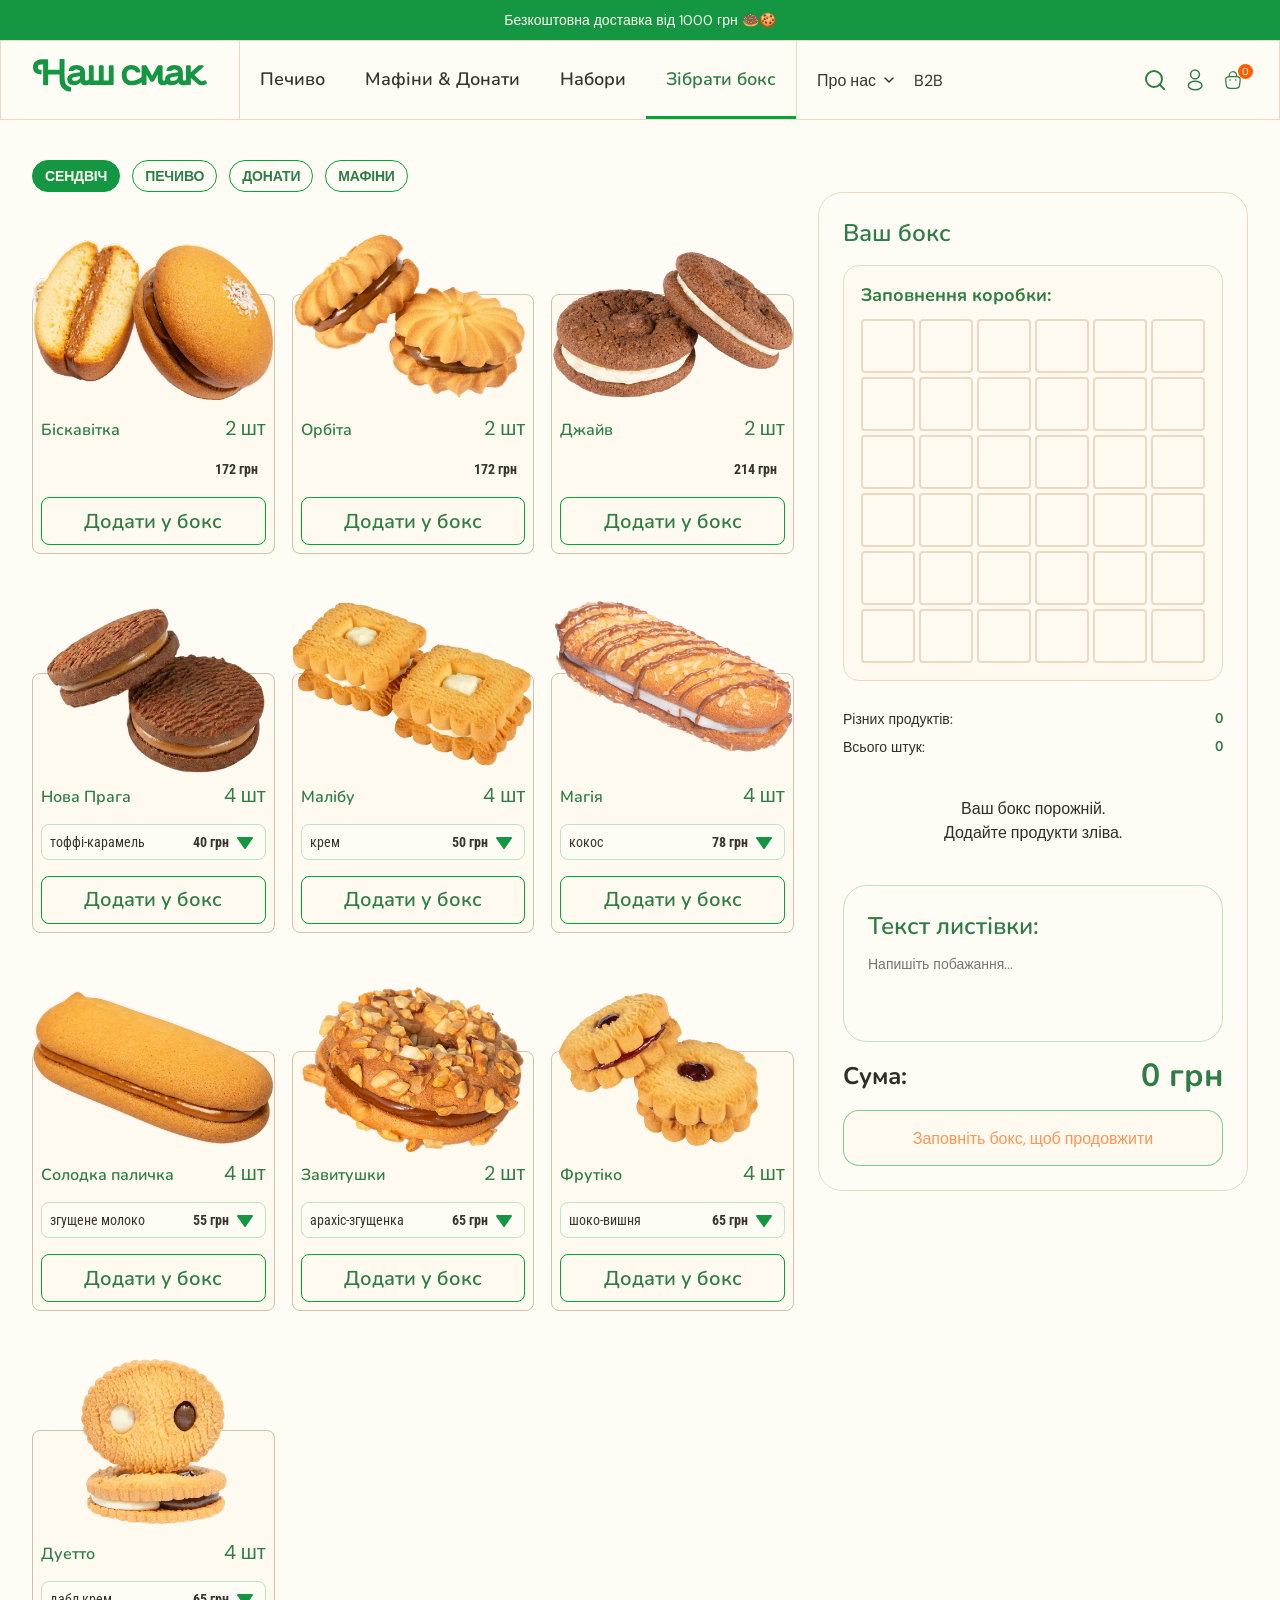
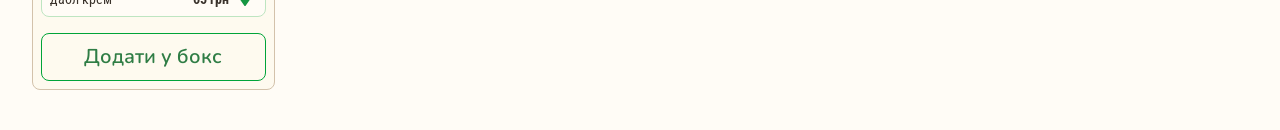
==== box-builder.html @ bda38e4f "version 3" ====
<!DOCTYPE html>
<html lang="uk">
<head>
  <meta charset="UTF-8">
  <meta name="viewport" content="width=device-width, initial-scale=1.0">
  <title>Наш смак — Створи свій бокс</title>
  <link rel="preconnect" href="https://fonts.googleapis.com">
  <link href="https://fonts.googleapis.com/css2?family=Nunito:wght@600;700&family=DM+Sans:opsz,wght@9..40,400;9..40,600;9..40,700&family=Roboto+Condensed:wght@400;700&display=swap" rel="stylesheet">
  <link rel="stylesheet" href="styles.css">
  <link rel="stylesheet" href="box-builder.css">
</head>
<body>

  <!-- Overlay -->
  <div class="overlay">
    <span>Безкоштовна доставка від 1000 грн 🍩🍪</span>
  </div>

  <!-- Header -->
  <header class="header">
    <div class="header__logo">
      <a href="index.html"><img src="images/logo.svg" alt="Наш смак"></a>
    </div>
    <nav class="header__categories">
      <a href="index.html" class="header__cat-tab">Печиво</a>
      <button class="header__cat-tab">Мафіни & Донати</button>
      <button class="header__cat-tab">Набори</button>
      <button class="header__cat-tab header__cat-tab--active header__cat-tab--box">Зібрати бокс</button>
    </nav>
    <div class="header__right">
      <div class="header__nav">
        <a href="#" class="header__nav-link">Про нас
          <svg width="10" height="6" viewBox="0 0 10 6" fill="none"><path d="M1 1L5 5L9 1" stroke="#3A332C" stroke-width="1.5" stroke-linecap="round" stroke-linejoin="round"/></svg>
        </a>
        <a href="#" class="header__nav-link">B2B</a>
      </div>
      <div class="header__icons">
        <button class="header__icon-btn header__search-btn" aria-label="Пошук">
          <img src="icons/search.svg" width="24" height="24" alt="">
        </button>
        <button class="header__icon-btn header__account-btn" aria-label="Акаунт">
          <img src="icons/account.svg" width="24" height="24" alt="">
        </button>
        <button class="header__icon-btn header__cart-btn" aria-label="Кошик">
          <img src="icons/cart.svg" width="24" height="24" alt="">
          <span class="header__cart-badge">0</span>
        </button>
        <button class="header__icon-btn header__burger-btn" aria-label="Меню">
          <img src="icons/menu.svg" width="24" height="24" alt="">
        </button>
      </div>
    </div>
  </header>

  <!-- Mobile menu -->
  <div class="mobile-menu-overlay" id="mobileMenuOverlay">
    <div class="mobile-menu">
      <div class="mobile-menu__header">
        <span class="mobile-menu__title">Меню</span>
        <button class="mobile-menu__close" id="mobileMenuClose" aria-label="Закрити">
          <svg width="24" height="24" viewBox="0 0 24 24" fill="none">
            <line x1="6" y1="6" x2="18" y2="18" stroke="#3A332C" stroke-width="2" stroke-linecap="round"/>
            <line x1="18" y1="6" x2="6" y2="18" stroke="#3A332C" stroke-width="2" stroke-linecap="round"/>
          </svg>
        </button>
      </div>
      <nav class="mobile-menu__nav">
        <a href="#" class="mobile-menu__link">
          <img src="icons/search.svg" width="20" height="20" alt=""> Пошук
        </a>
        <a href="#" class="mobile-menu__link">
          <img src="icons/account.svg" width="20" height="20" alt=""> Акаунт
        </a>
        <a href="#" class="mobile-menu__link">Про нас</a>
        <a href="#" class="mobile-menu__link">B2B</a>
        <a href="index.html" class="mobile-menu__link mobile-menu__link--highlight">Печиво</a>
      </nav>
    </div>
  </div>

  <main class="main">
    <!-- Subcategory pills -->
    <div class="subcategories">
      <button class="pill pill--active" data-filter="sandwich">сендвіч</button>
      <button class="pill" data-filter="classic">печиво</button>
      <button class="pill" data-filter="donuts">донати</button>
      <button class="pill" data-filter="muffins">мафіни</button>
    </div>

    <!-- Content: grid + sidebar -->
    <div class="box-layout">
      <div class="product-grid product-grid--3col" id="productGrid"></div>
      <aside class="box-sidebar" id="boxSidebar">
        <!-- Rendered dynamically by JS -->
      </aside>
    </div>
  </main>

  <!-- Mobile bottom bar -->
  <div class="box-bottom-bar" id="boxBottomBar">
    <div class="box-bottom-bar__info">
      <span class="box-bottom-bar__label">Ваш бокс</span>
      <span class="box-bottom-bar__summary" id="bottomBarSummary">0 шт · 0 грн</span>
    </div>
    <div class="box-mini-map" id="boxMiniMap">
      <div class="box-mini-map__seg"></div>
      <div class="box-mini-map__seg"></div>
      <div class="box-mini-map__seg"></div>
      <div class="box-mini-map__seg"></div>
      <div class="box-mini-map__seg"></div>
      <div class="box-mini-map__seg"></div>
      <div class="box-mini-map__seg"></div>
      <div class="box-mini-map__seg"></div>
      <div class="box-mini-map__seg"></div>
    </div>
    <button class="box-bottom-bar__btn" id="bottomBarToggle">
      <svg width="20" height="20" viewBox="0 0 20 20" fill="none">
        <path d="M5 12.5L10 7.5L15 12.5" stroke="#FEFAEF" stroke-width="2" stroke-linecap="round" stroke-linejoin="round"/>
      </svg>
    </button>
  </div>

  <!-- Mobile drawer -->
  <div class="box-drawer-overlay" id="boxDrawerOverlay">
    <div class="box-drawer" id="boxDrawer">
      <div class="box-drawer__header">
        <span class="box-drawer__title">Ваш бокс</span>
        <button class="box-drawer__close" id="boxDrawerClose" aria-label="Закрити">
          <svg width="24" height="24" viewBox="0 0 24 24" fill="none">
            <line x1="6" y1="6" x2="18" y2="18" stroke="#3A332C" stroke-width="2" stroke-linecap="round"/>
            <line x1="18" y1="6" x2="6" y2="18" stroke="#3A332C" stroke-width="2" stroke-linecap="round"/>
          </svg>
        </button>
      </div>
      <div class="box-drawer__content" id="boxDrawerContent">
        <!-- Populated dynamically by JS -->
      </div>
    </div>
  </div>

  <script src="box-builder.js"></script>
  <script src="responsive.js"></script>
</body>
</html>
---- styles.css ----
/* === Design Tokens from Figma === */
:root {
  --green-500: #2F7D45;
  --green-300: #159642;
  --green-250: #00A439;
  --green-100: #BEE5C1;
  --brown-500: #3A332C;
  --beige-100: #FFFCF6;
  --beige-250: #FEFAEF;
  --orange: #FF5E00;
  --brown-300: #EBD9C2;
  --brown-400: #D3C2AB;

  --font-heading: 'Nunito', sans-serif;
  --font-body: 'DM Sans', sans-serif;
  --font-condensed: 'Roboto Condensed', sans-serif;
}

/* === Reset === */
*, *::before, *::after {
  box-sizing: border-box;
  margin: 0;
  padding: 0;
}

body {
  font-family: var(--font-body);
  background: var(--beige-100);
  color: var(--brown-500);
  -webkit-font-smoothing: antialiased;
}

a { text-decoration: none; color: inherit; }
button { border: none; background: none; cursor: pointer; font-family: inherit; }

/* === Overlay === */
.overlay {
  background: var(--green-300);
  height: 48px;
  display: flex;
  align-items: center;
  justify-content: center;
  color: var(--beige-250);
  font-family: var(--font-body);
  font-size: 16px;
  font-weight: 400;
}

/* === Header === */
.header {
  border: 1px solid var(--brown-300);
  display: flex;
  align-items: stretch;
  height: 80px;
}

.header__logo {
  display: flex;
  align-items: center;
  justify-content: center;
  padding: 10px 64px;
}

.header__logo a {
  font-family: var(--font-heading);
  font-weight: 700;
  font-size: 28px;
  color: var(--green-300);
  font-style: italic;
  white-space: nowrap;
}

/* Category tabs inside header */
.header__categories {
  display: flex;
  align-items: stretch;
  border-left: 1px solid var(--brown-300);
  border-right: 1px solid var(--brown-300);
}

.header__cat-tab {
  display: flex;
  align-items: center;
  justify-content: center;
  padding: 16px 40px;
  font-family: var(--font-heading);
  font-weight: 600;
  font-size: 24px;
  color: var(--brown-500);
  white-space: nowrap;
  height: 100%;
  border: none;
  border-bottom: 3px solid transparent;
  transition: border-color 0.2s, color 0.2s;
}

.header__cat-tab:hover {
  color: var(--orange);
}

.header__cat-tab--active {
  color: var(--green-500);
  border-bottom-color: var(--green-250);
}

.header__cat-tab--active:hover {
  color: var(--green-500);
  border-bottom-color: var(--green-250);
}

/* Right section of header */
.header__right {
  flex: 1;
  display: flex;
  align-items: center;
  justify-content: space-between;
}

.header__nav {
  display: flex;
  align-items: center;
  gap: 40px;
  padding: 0 40px;
}

.header__nav-link {
  font-family: var(--font-body);
  font-weight: 400;
  font-size: 16px;
  color: var(--brown-500);
  display: flex;
  align-items: center;
  gap: 8px;
  white-space: nowrap;
}

.header__icons {
  display: flex;
  align-items: center;
  gap: 24px;
  padding: 0 64px;
}

.header__icon-btn {
  display: flex;
  align-items: center;
  justify-content: center;
}

.header__cart-btn {
  position: relative;
}

.header__cart-badge {
  position: absolute;
  top: -4px;
  right: -6px;
  background: var(--orange);
  color: var(--beige-250);
  font-size: 10px;
  font-weight: 400;
  width: 15px;
  height: 15px;
  border-radius: 50%;
  display: flex;
  align-items: center;
  justify-content: center;
}

/* === Main === */
.main {
  max-width: 1920px;
  margin: 0 auto;
  padding: 0 64px 80px;
}

/* === Subcategory Pills === */
.subcategories {
  display: flex;
  gap: 16px;
  padding-top: 64px;
}

.pill {
  height: 40px;
  padding: 10px 16px;
  border-radius: 24px;
  border: 1px solid var(--green-250);
  font-family: var(--font-body);
  font-weight: 600;
  font-size: 16px;
  text-transform: uppercase;
  letter-spacing: -0.16px;
  color: var(--green-500);
  background: transparent;
  transition: border-color 0.2s, color 0.2s, background 0.2s;
}

.pill:hover {
  border-color: var(--orange);
  color: var(--orange);
}

.pill--active {
  background: var(--green-300);
  border-color: var(--green-250);
  color: var(--beige-250);
}

.pill--active:hover {
  border-color: var(--green-250);
  color: var(--beige-250);
}

/* === Product Grid === */
.product-grid {
  display: grid;
  grid-template-columns: repeat(12, 1fr);
  gap: clamp(8px, 1.3vw, 24px);
  row-gap: clamp(8px, 1.3vw, 24px);
  padding-top: 0;
}

/* === Product Card === */
.product-card {
  --card-pad: 24px;
  grid-column: span 3;
  background: var(--beige-250);
  border: 1px solid var(--brown-300);
  border-radius: 24px;
  padding: 0;
  height: 376px;
  margin-top: 42%;
  display: flex;
  flex-direction: column;
  align-items: stretch;
  justify-content: flex-end;
  position: relative;
  overflow: visible;
}

.product-card__image-wrap {
  width: 100%;
  aspect-ratio: 430 / 320;
  position: relative;
  overflow: visible;
  flex-shrink: 0;
}

.product-card__image {
  position: absolute;
  top: 0;
  left: 0;
  width: 100%;
  height: 100%;
  object-fit: contain;
}

.product-card__name {
  width: 100%;
  padding: 16px var(--card-pad) 0;
}

.product-card__name a {
  font-family: var(--font-heading);
  font-weight: 700;
  font-size: 24px;
  line-height: 26px;
  color: var(--green-500);
}

.product-card__options {
  width: 100%;
  padding: 16px var(--card-pad) 16px;
}

.product-card__dropdown {
  display: flex;
  align-items: center;
  justify-content: space-between;
  background: var(--beige-100);
  border: 1px solid var(--green-100);
  border-radius: 16px;
  height: 48px;
  padding-left: 16px;
}

.product-card__weight {
  font-family: var(--font-body);
  font-weight: 400;
  font-size: 16px;
  line-height: 26px;
  color: var(--brown-500);
}

.product-card__price-group {
  display: flex;
  align-items: center;
  gap: 16px;
  padding: 0 8px;
}

.product-card__price {
  font-family: var(--font-heading);
  font-weight: 700;
  font-size: 24px;
  color: var(--brown-500);
  white-space: nowrap;
}

.product-card__caret {
  width: 32px;
  height: 32px;
  flex-shrink: 0;
}

.product-card__btn {
  width: auto;
  margin: 0 var(--card-pad) var(--card-pad);
  min-height: 48px;
  height: 48px;
  background: var(--beige-250);
  border: 1px solid var(--green-250);
  border-radius: 16px;
  font-family: var(--font-heading);
  font-weight: 700;
  font-size: 24px;
  color: var(--green-500);
  display: flex;
  align-items: center;
  justify-content: center;
  flex-shrink: 0;
  transition: border-color 0.2s, color 0.2s, background 0.2s;
}

.product-card__btn:hover {
  border-color: var(--orange);
  color: var(--orange);
}

.product-card__btn:active {
  background: var(--green-300);
  border-color: var(--green-250);
  color: var(--beige-250);
}

/* === Promo Card (Build Your Box) === */
.promo-card {
  grid-column: span 3;
  background: var(--green-300);
  border: 1px solid var(--brown-300);
  border-radius: 24px;
  padding: 24px;
  height: 376px;
  margin-top: 42%;
  display: flex;
  flex-direction: column;
  justify-content: space-between;
}

.promo-card__text {
  display: flex;
  flex-direction: column;
  gap: 48px;
}

.promo-card__title {
  font-family: var(--font-heading);
  font-weight: 700;
  font-size: 32px;
  line-height: 36px;
  color: var(--beige-250);
}

.promo-card__desc {
  font-family: var(--font-heading);
  font-weight: 600;
  font-size: 20px;
  line-height: 24px;
  color: var(--beige-250);
}

.promo-card__btn {
  display: flex;
  align-items: center;
  justify-content: center;
  width: 100%;
  height: 48px;
  background: var(--beige-250);
  border: 1px solid var(--green-250);
  border-radius: 16px;
  font-family: var(--font-heading);
  font-weight: 600;
  font-size: 20px;
  line-height: 24px;
  color: var(--green-500);
  text-decoration: none;
  transition: border-color 0.2s, color 0.2s;
}

.promo-card__btn:hover {
  border-color: var(--orange);
  color: var(--orange);
}

.promo-card__btn-mobile {
  display: none;
}

/* =============================================
   Responsive — Burger & Mobile Menu (base)
   ============================================= */

.header__burger-btn {
  display: none;
}

/* Mobile menu overlay */
.mobile-menu-overlay {
  position: fixed;
  top: 0;
  left: 0;
  right: 0;
  bottom: 0;
  background: rgba(58, 51, 44, 0.5);
  z-index: 1000;
  opacity: 0;
  visibility: hidden;
  pointer-events: none;
  transition: opacity 0.3s ease, visibility 0.3s ease;
}

.mobile-menu-overlay.is-open {
  opacity: 1;
  visibility: visible;
  pointer-events: auto;
}

.mobile-menu {
  position: absolute;
  top: 0;
  right: 0;
  width: 300px;
  height: 100%;
  background: var(--beige-100);
  box-shadow: -4px 0 24px rgba(0, 0, 0, 0.12);
  display: flex;
  flex-direction: column;
  transform: translateX(100%);
  transition: transform 0.3s ease;
}

.mobile-menu-overlay.is-open .mobile-menu {
  transform: translateX(0);
}

.mobile-menu__header {
  display: flex;
  align-items: center;
  justify-content: space-between;
  padding: 20px 16px;
  border-bottom: 1px solid var(--brown-300);
}

.mobile-menu__title {
  font-family: var(--font-heading);
  font-weight: 700;
  font-size: 20px;
  color: var(--green-500);
}

.mobile-menu__close {
  display: flex;
  align-items: center;
  justify-content: center;
  width: 40px;
  height: 40px;
}

.mobile-menu__nav {
  display: flex;
  flex-direction: column;
  padding: 16px;
}

.mobile-menu__link {
  display: flex;
  align-items: center;
  gap: 12px;
  padding: 16px 0;
  font-family: var(--font-body);
  font-weight: 400;
  font-size: 16px;
  color: var(--brown-500);
  border-bottom: 1px solid var(--brown-300);
}

.mobile-menu__link--highlight {
  font-family: var(--font-heading);
  font-weight: 600;
  font-size: 18px;
  color: var(--green-500);
  border-bottom: none;
}

/* =============================================
   Responsive — Compact cards + header (≤1599px)
   ============================================= */

@media (max-width: 1599px) {
  /* Header: reduced sizes, still full */
  .header__logo {
    padding: 10px 32px;
  }

  .header__cat-tab {
    font-size: 18px;
    padding: 12px 20px;
  }

  .header__nav {
    gap: 20px;
    padding: 0 20px;
  }

  .header__icons {
    padding: 0 32px;
    gap: 16px;
  }

  /* Layout */
  .overlay {
    font-size: 14px;
    height: 40px;
  }

  .main {
    padding: 0 32px 40px;
  }

  .subcategories {
    padding-top: 40px;
    gap: 12px;
  }

  .pill {
    height: 32px;
    padding: 6px 12px;
    font-size: 14px;
  }

  /* Card compact design */
  .product-card {
    --card-pad: 8px;
    height: 260px;
    border-radius: 8px;
  }

  .product-card__name {
    padding: 8px var(--card-pad) 0;
  }

  .product-card__name a {
    font-size: 16px;
    line-height: 20px;
    font-weight: 600;
  }

  .product-card__options {
    padding: 8px var(--card-pad) 8px;
  }

  .product-card__price {
    font-family: var(--font-condensed);
    font-size: 14px;
    font-weight: 700;
  }

  .product-card__weight {
    font-family: var(--font-condensed);
    font-size: 14px;
    font-weight: 400;
  }

  .product-card__btn {
    min-height: 48px;
    height: 48px;
    font-size: 20px;
    font-weight: 600;
    border-radius: 8px;
  }

  .product-card__dropdown {
    height: auto;
    border-radius: 8px;
    padding: 4px 8px;
  }

  .product-card__price-group {
    gap: 4px;
    padding: 0;
  }

  .product-card__caret {
    width: 24px;
    height: 24px;
  }

  /* Promo compact */
  .promo-card {
    height: 260px;
    padding: 20px;
    border-radius: 16px;
  }

  .promo-card__text {
    gap: 32px;
  }

  .promo-card__title {
    font-size: 26px;
    line-height: 30px;
  }

  .promo-card__desc {
    font-family: var(--font-body);
    font-size: 14px;
    line-height: 20px;
    font-weight: 400;
  }

  .promo-card__btn {
    height: 44px;
    font-size: 16px;
    border-radius: 8px;
  }
}

/* =============================================
   Responsive — Header collapse + burger (≤1023px)
   ============================================= */

@media (max-width: 1023px) {
  /* Header wraps: categories on 2nd row */
  .header {
    flex-wrap: wrap;
    height: auto;
  }

  .header__logo {
    padding: 10px 16px;
  }

  .header__categories {
    order: 3;
    width: 100%;
    border-left: none;
    border-right: none;
    border-top: 1px solid var(--brown-300);
  }

  .header__cat-tab {
    font-size: 16px;
    padding: 8px 16px;
    flex: 1;
    text-align: center;
  }

  /* Nav + extra icons hidden → burger */
  .header__nav {
    display: none;
  }

  .header__search-btn,
  .header__account-btn {
    display: none;
  }

  .header__burger-btn {
    display: flex;
  }

  .header__icons {
    padding: 0 16px;
    gap: 16px;
  }

  .header__right {
    justify-content: flex-end;
  }

  .main {
    padding: 0 24px 40px;
  }

  .product-card {
    height: 220px;
  }

  .promo-card {
    height: 220px;
  }
}

/* =============================================
   Responsive — Mobile (до 767px)
   ============================================= */

@media (max-width: 767px) {
  .header__logo {
    flex: 1;
  }

  .header__logo a img {
    height: 24px;
    width: auto;
  }

  .header__cat-tab {
    flex: 1;
  }

  .header__cat-tab--box {
    display: none;
  }

  .header__icons {
    gap: 12px;
  }

  .overlay {
    font-size: 12px;
    height: 36px;
  }

  .main {
    padding: 0 16px 32px;
  }

  .subcategories {
    padding-top: 24px;
    gap: 8px;
    flex-wrap: wrap;
  }

  .pill {
    height: 24px;
    padding: 4px 8px;
    font-family: var(--font-condensed);
    font-weight: 400;
    font-size: 14px;
    border-radius: 16px;
  }

  .product-card {
    grid-column: span 6;
    height: 198px;
    margin-top: 55%;
  }

  /* Promo card mobile */
  .promo-card {
    grid-column: span 6;
    height: 198px;
    margin-top: 55%;
    padding: 8px;
  }

  .promo-card__title {
    display: none;
  }

  .promo-card__text {
    gap: 0;
  }

  .promo-card__btn {
    height: 56px;
    border-color: var(--green-300);
  }

  .promo-card__btn-desktop {
    display: none;
  }

  .promo-card__btn-mobile {
    display: inline;
  }

  .mobile-menu {
    width: 100%;
  }
}
---- box-builder.css ----
/* =============================================
   Box Builder — overrides & additions
   ============================================= */

/* --- Layout: grid + sidebar --- */
.box-layout {
  display: flex;
  gap: 24px;
  padding-top: 0;
}

.product-grid--3col {
  flex: 1;
  display: grid;
  grid-template-columns: repeat(12, 1fr);
  gap: clamp(8px, 1.3vw, 24px);
  row-gap: clamp(8px, 1.3vw, 24px);
  padding-top: 0;
}

.product-grid--3col .product-card {
  grid-column: span 4;
}

/* --- Card variant for box builder --- */
.box-layout .product-card {
  border-color: var(--brown-400, #D3C2AB);
}

.box-layout .product-card__name {
  display: flex;
  align-items: baseline;
  justify-content: space-between;
}

.product-card__pcs {
  font-family: var(--font-body);
  font-weight: 400;
  font-size: 20px;
  color: var(--green-500);
  white-space: nowrap;
  flex-shrink: 0;
}

.box-layout .product-card__dropdown {
  border: none;
  background: transparent;
}

.box-layout .product-card__dropdown--clickable {
  border: 1px solid var(--green-100);
  background: var(--beige-100);
  cursor: pointer;
}

.box-layout .product-card__dropdown--clickable:hover {
  border-color: var(--orange);
}

.box-layout .product-card__options {
  padding: 16px var(--card-pad) 16px;
}

/* Caret rotation when open */
.product-card__caret--open {
  transform: rotate(180deg);
}

/* --- Dropdown menu --- */
.dropdown-menu {
  position: absolute;
  top: calc(100% + 4px);
  left: 0;
  right: 0;
  background: var(--beige-100);
  border: 1px solid var(--green-100);
  border-radius: 16px;
  overflow: hidden;
  z-index: 10;
  box-shadow: 0 4px 16px rgba(0, 0, 0, 0.08);
}

.dropdown-menu__item {
  display: flex;
  align-items: center;
  justify-content: space-between;
  width: 100%;
  height: 48px;
  padding: 0 16px;
  border: none;
  background: transparent;
  cursor: pointer;
  font-family: var(--font-body);
  font-size: 16px;
  color: var(--brown-500);
  transition: background 0.15s;
}

.dropdown-menu__item:hover {
  background: var(--beige-250);
}

.dropdown-menu__item--active {
  background: var(--beige-250);
}

.dropdown-menu__flavor {
  font-family: var(--font-body);
  font-weight: 400;
  font-size: 16px;
}

.dropdown-menu__price {
  font-family: var(--font-heading);
  font-weight: 700;
  font-size: 16px;
  color: var(--brown-500);
}

.dropdown-menu__badge {
  display: inline-flex;
  align-items: center;
  justify-content: center;
  background: var(--green-300);
  color: var(--beige-250);
  font-family: var(--font-heading);
  font-weight: 700;
  font-size: 12px;
  width: 20px;
  height: 20px;
  border-radius: 50%;
  margin-left: 8px;
}

/* --- Counter (replaces "Додати у бокс" when added) --- */
.product-card__counter {
  display: flex;
  align-items: center;
  justify-content: space-between;
  width: auto;
  margin: 0 var(--card-pad) var(--card-pad);
  height: 56px;
  flex-shrink: 0;
}

.product-card__counter-btn {
  width: 56px;
  height: 56px;
  border-radius: 12px;
  border: 1px solid var(--green-250);
  background: var(--beige-250);
  display: flex;
  align-items: center;
  justify-content: center;
  cursor: pointer;
  transition: border-color 0.2s, color 0.2s;
}

.product-card__counter-btn:hover {
  border-color: var(--orange);
}

.product-card__counter-btn:hover svg line,
.product-card__counter-btn:hover svg path {
  stroke: var(--orange);
}

.product-card__counter-btn svg {
  width: 16px;
  height: 16px;
}

.product-card__counter-value {
  font-family: var(--font-heading);
  font-weight: 600;
  font-size: 24px;
  color: var(--brown-500);
  text-align: center;
}

/* --- Counter/button disabled state --- */
.product-card__counter-btn--disabled {
  border-color: var(--brown-300);
  cursor: not-allowed;
  opacity: 0.5;
}

.product-card__counter-btn--disabled:hover {
  border-color: var(--brown-300);
}

.product-card__counter-btn--disabled:hover svg line,
.product-card__counter-btn--disabled:hover svg path {
  stroke: #00A439;
}

.product-card__btn--disabled {
  background: var(--beige-250);
  border-color: var(--brown-300);
  color: #999;
  cursor: not-allowed;
  opacity: 0.5;
}

.product-card__btn--disabled:hover {
  border-color: var(--brown-300);
  color: #999;
  background: var(--beige-250);
}

/* --- Sidebar --- */
.box-sidebar {
  width: 430px;
  flex-shrink: 0;
  background: var(--beige-100, #FFFCF6);
  border: 1px solid var(--brown-300, #EBD9C2);
  border-radius: 24px;
  padding: 24px;
  display: flex;
  flex-direction: column;
  gap: 16px;
  align-self: flex-start;
  position: sticky;
  top: 148px;
}

.box-sidebar__title {
  font-family: var(--font-heading);
  font-weight: 600;
  font-size: 24px;
  line-height: 32px;
  color: var(--green-500);
  margin: 0;
}

/* --- Box map grid --- */
.box-map {
  background: var(--beige-250, #FEFAEF);
  border: 1px solid var(--brown-300, #EBD9C2);
  border-radius: 16px;
  padding: 17px;
}

.box-map__title {
  font-family: var(--font-heading);
  font-weight: 700;
  font-size: 18px;
  color: var(--green-500);
  margin: 0 0 12px 0;
}

.box-map__grid {
  display: grid;
  grid-template-columns: repeat(6, 54px);
  grid-template-rows: repeat(6, 54px);
  gap: 4px;
}

.box-map__cell {
  width: 54px;
  height: 54px;
  border-radius: 4px;
  border: 2px solid var(--brown-300, #EBD9C2);
  background: var(--beige-250, #FEFAEF);
  position: relative;
  overflow: hidden;
  box-sizing: border-box;
}

.box-map__cell--filled {
  border-color: var(--green-300, #159642);
}

.box-map__cell--filled .box-map__cell-inner {
  position: absolute;
  bottom: 0;
  left: 0;
  right: 0;
  background: var(--green-300, #159642);
  border-radius: 2px;
}

.box-map__cell--full {
  border-color: var(--orange, #FF5E00);
}

.box-map__cell--full .box-map__cell-inner {
  position: absolute;
  bottom: 0;
  left: 0;
  right: 0;
  height: 50px;
  background: var(--orange, #FF5E00);
  border-radius: 2px;
}

.box-map__cell--partial .box-map__cell-inner {
  opacity: 0.7;
}

/* Stats (below map) */
.box-sidebar__stats {
  display: flex;
  flex-direction: column;
  gap: 8px;
  padding: 12px 0 0 0;
}

.box-sidebar__stat-row {
  display: flex;
  justify-content: space-between;
  align-items: center;
  height: 20px;
}

.box-sidebar__stat-label {
  font-family: var(--font-body);
  font-weight: 400;
  font-size: 14px;
  line-height: 20px;
  color: #2F2D26;
}

.box-sidebar__stat-value {
  font-family: var(--font-heading);
  font-weight: 700;
  font-size: 14px;
  line-height: 20px;
  color: var(--green-500);
}

/* Items list */
.box-sidebar__items {
  display: flex;
  flex-direction: column;
  gap: 8px;
  max-height: 280px;
  overflow-y: auto;
}

.box-sidebar__empty {
  font-family: var(--font-body);
  font-size: 16px;
  color: #2F2D26;
  text-align: center;
  padding: 24px 0;
  white-space: pre-line;
  line-height: 1.5;
}

.box-sidebar__item {
  display: flex;
  align-items: center;
  justify-content: space-between;
  background: var(--beige-250);
  border-radius: 12px;
  height: 64px;
  padding: 8px;
}

.box-sidebar__item-info {
  display: flex;
  align-items: center;
  gap: 8px;
  flex: 1;
  min-width: 0;
}

.box-sidebar__item-img {
  width: 48px;
  height: 48px;
  border-radius: 8px;
  object-fit: contain;
  flex-shrink: 0;
}

.box-sidebar__item-text {
  display: flex;
  flex-direction: column;
  min-width: 0;
}

.box-sidebar__item-name {
  font-family: var(--font-body);
  font-weight: 400;
  font-size: 14px;
  line-height: 18px;
  color: var(--brown-500, #3A332C);
  white-space: nowrap;
  overflow: hidden;
  text-overflow: ellipsis;
}

.box-sidebar__item-price {
  font-family: var(--font-heading);
  font-weight: 700;
  font-size: 14px;
  line-height: 21px;
  color: var(--green-500);
}

.box-sidebar__item-remove {
  width: 16px;
  height: 16px;
  flex-shrink: 0;
  cursor: pointer;
  background: none;
  border: none;
  padding: 0;
  display: flex;
  align-items: center;
  justify-content: center;
  opacity: 0.5;
  transition: opacity 0.2s;
}

.box-sidebar__item-remove:hover {
  opacity: 1;
}

/* --- Helper block --- */
.box-sidebar__helper {
  background: #F0F8F2;
  border: 1px solid var(--green-100, #BEE5C1);
  border-radius: 12px;
  padding: 12px;
}

.box-sidebar__helper-title {
  font-family: var(--font-heading);
  font-weight: 600;
  font-size: 14px;
  color: var(--green-500);
  margin: 0 0 8px 0;
}

.box-sidebar__helper-list {
  display: flex;
  flex-direction: column;
  gap: 4px;
  margin: 0;
  padding: 0;
  list-style: none;
}

.box-sidebar__helper-row {
  display: flex;
  justify-content: space-between;
  align-items: center;
}

.box-sidebar__helper-label {
  font-family: var(--font-body);
  font-weight: 400;
  font-size: 13px;
  color: #2F2D26;
}

.box-sidebar__helper-value {
  font-family: var(--font-heading);
  font-weight: 600;
  font-size: 13px;
  color: var(--green-500);
}

/* Postcard */
.box-sidebar__postcard {
  background: var(--beige-100, #FFFCF6);
  border: 1px solid var(--green-100);
  border-radius: 24px;
  padding: 24px;
  display: flex;
  flex-direction: column;
  gap: 12px;
}

.box-sidebar__postcard-header {
  display: flex;
  align-items: center;
  justify-content: space-between;
}

.box-sidebar__postcard-title {
  font-family: var(--font-heading);
  font-weight: 600;
  font-size: 24px;
  line-height: 32px;
  color: var(--green-500);
}

.box-sidebar__postcard-text {
  font-family: var(--font-body);
  font-size: 14px;
  color: var(--brown-500);
  border: none;
  background: transparent;
  resize: none;
  outline: none;
  line-height: 1.5;
}

/* Total */
.box-sidebar__total {
  display: flex;
  align-items: center;
  justify-content: space-between;
  height: 36px;
}

.box-sidebar__total-label {
  font-family: var(--font-heading);
  font-weight: 700;
  font-size: 24px;
  line-height: 26px;
  color: #2F2D26;
}

.box-sidebar__total-value {
  font-family: var(--font-heading);
  font-weight: 700;
  font-size: 32px;
  line-height: 36px;
  color: var(--green-500);
}

/* --- Checkout button states --- */
.box-sidebar__checkout {
  width: 100%;
  min-height: 56px;
  flex-shrink: 0;
  border-radius: 16px;
  display: flex;
  align-items: center;
  justify-content: center;
  cursor: pointer;
  transition: border-color 0.2s, color 0.2s, background 0.2s;
}

.box-sidebar__checkout--disabled {
  background: var(--beige-250, #FEFAEF);
  border: 1px solid rgba(0, 164, 57, 0.5);
  font-family: var(--font-body);
  font-weight: 400;
  font-size: 16px;
  color: rgba(255, 94, 0, 0.65);
  cursor: not-allowed;
}

.box-sidebar__checkout--active {
  background: var(--green-300, #159642);
  border: 1px solid var(--green-250, #00A439);
  font-family: var(--font-heading);
  font-weight: 600;
  font-size: 24px;
  color: var(--beige-250, #FEFAEF);
}

.box-sidebar__checkout--active:hover {
  border-color: var(--orange);
  background: var(--green-300);
}

.box-sidebar__checkout--active:active {
  background: var(--green-500);
  border-color: var(--green-250);
  color: var(--beige-250);
}

/* =============================================
   Mobile Bottom Bar & Drawer (base — hidden on desktop)
   ============================================= */

.box-bottom-bar {
  display: none;
  position: fixed;
  bottom: 0;
  left: 0;
  right: 0;
  height: 64px;
  background: var(--green-300);
  color: var(--beige-250);
  z-index: 900;
  padding: 0 16px;
  align-items: center;
  justify-content: space-between;
  box-shadow: 0 -4px 16px rgba(0, 0, 0, 0.1);
}

.box-bottom-bar__info {
  display: flex;
  flex-direction: column;
  flex-shrink: 0;
}

.box-bottom-bar__label {
  font-family: var(--font-heading);
  font-weight: 700;
  font-size: 16px;
  color: var(--beige-250);
}

.box-bottom-bar__summary {
  font-family: var(--font-body);
  font-weight: 400;
  font-size: 14px;
  color: var(--beige-250);
  opacity: 0.8;
}

/* Mini box map (9-segment progress on bottom bar) */
.box-mini-map {
  display: flex;
  align-items: center;
  gap: 4px;
  flex: 1;
  padding: 4px 12px;
}

.box-mini-map__seg {
  flex: 1;
  aspect-ratio: 1;
  border-radius: 8px;
  background: rgba(255, 255, 255, 0.2);
  position: relative;
  overflow: hidden;
}

.box-mini-map__seg--full {
  background: var(--beige-250, #FEFAEF);
}

.box-mini-map__seg--partial {
  background: rgba(255, 255, 255, 0.2);
}

.box-mini-map__seg-fill {
  position: absolute;
  top: 0;
  left: 0;
  bottom: 0;
  background: var(--beige-250, #FEFAEF);
  border-radius: 8px;
}

.box-mini-map__seg--complete {
  background: var(--orange, #FF5E00);
}

.box-mini-map__seg--complete.box-mini-map__seg--partial {
  background: rgba(255, 255, 255, 0.2);
}

.box-mini-map__seg--complete .box-mini-map__seg-fill {
  background: var(--orange, #FF5E00);
}

.box-bottom-bar__btn {
  width: 40px;
  height: 40px;
  flex-shrink: 0;
  border-radius: 12px;
  background: rgba(255, 255, 255, 0.15);
  display: flex;
  align-items: center;
  justify-content: center;
  cursor: pointer;
  transition: transform 0.3s ease;
}

.box-bottom-bar__btn.is-open {
  transform: rotate(180deg);
}

/* Drawer overlay */
.box-drawer-overlay {
  position: fixed;
  top: 0;
  left: 0;
  right: 0;
  bottom: 0;
  background: rgba(58, 51, 44, 0.5);
  z-index: 950;
  opacity: 0;
  visibility: hidden;
  pointer-events: none;
  transition: opacity 0.3s ease, visibility 0.3s ease;
}

.box-drawer-overlay.is-open {
  opacity: 1;
  visibility: visible;
  pointer-events: auto;
}

.box-drawer {
  position: absolute;
  bottom: 0;
  left: 0;
  right: 0;
  max-height: 85vh;
  background: var(--beige-100);
  border-radius: 24px 24px 0 0;
  display: flex;
  flex-direction: column;
  transform: translateY(100%);
  transition: transform 0.3s ease;
  overflow: hidden;
}

.box-drawer-overlay.is-open .box-drawer {
  transform: translateY(0);
}

.box-drawer__header {
  display: flex;
  align-items: center;
  justify-content: space-between;
  padding: 20px 16px;
  border-bottom: 1px solid var(--brown-300);
  flex-shrink: 0;
}

.box-drawer__title {
  font-family: var(--font-heading);
  font-weight: 700;
  font-size: 20px;
  color: var(--green-500);
}

.box-drawer__close {
  width: 40px;
  height: 40px;
  display: flex;
  align-items: center;
  justify-content: center;
}

.box-drawer__content {
  flex: 1;
  overflow-y: auto;
  padding: 16px;
  display: flex;
  flex-direction: column;
  gap: 16px;
  -webkit-overflow-scrolling: touch;
}

/* =============================================
   Responsive — Tablet (768px – 1023px)
   ============================================= */

@media (max-width: 1023px) {
  .box-layout {
    flex-direction: column;
  }

  .box-sidebar {
    display: none;
  }

  .box-bottom-bar {
    display: flex;
  }

  .main {
    padding-bottom: 80px;
  }

  .product-card__pcs {
    font-size: 16px;
  }

  .product-card__counter-btn {
    width: 48px;
    height: 48px;
  }

  .product-card__counter {
    height: 48px;
  }

  /* Box map cells smaller in drawer */
  .box-drawer__content .box-map__grid {
    grid-template-columns: repeat(6, 44px);
    grid-template-rows: repeat(6, 44px);
  }

  .box-drawer__content .box-map__cell {
    width: 44px;
    height: 44px;
  }

  .box-drawer__content .box-map__cell .box-map__cell-inner {
    max-height: calc(100% - 4px);
  }
}

/* =============================================
   Responsive — Mobile (до 767px)
   ============================================= */

@media (max-width: 767px) {
  .box-layout {
    flex-direction: column;
  }

  .box-sidebar {
    display: none;
  }

  .box-bottom-bar {
    display: flex;
  }

  .main {
    padding-bottom: 80px;
  }

  .product-grid--3col .product-card {
    grid-column: span 6;
  }

  .product-card__pcs {
    font-size: 14px;
  }

  .box-layout .product-card__btn {
    min-height: 40px;
    font-size: 16px;
  }

  .product-card__counter-btn {
    width: 44px;
    height: 44px;
    border-radius: 10px;
  }

  .product-card__counter {
    height: 44px;
  }

  .product-card__counter-value {
    font-size: 20px;
  }

  /* Box map cells smaller in drawer */
  .box-drawer__content .box-map__grid {
    grid-template-columns: repeat(6, 36px);
    grid-template-rows: repeat(6, 36px);
    gap: 3px;
  }

  .box-drawer__content .box-map__cell {
    width: 36px;
    height: 36px;
  }

  .box-drawer__content .box-map__cell .box-map__cell-inner {
    max-height: calc(100% - 4px);
  }

  .box-drawer__content .box-sidebar__total-value {
    font-size: 28px;
  }

  .box-drawer__content .box-sidebar__checkout {
    min-height: 48px;
    font-size: 20px;
  }

  /* Dropdown menu */
  .dropdown-menu {
    border-radius: 12px;
  }

  .dropdown-menu__item {
    height: 40px;
    padding: 0 12px;
    font-size: 14px;
  }
}
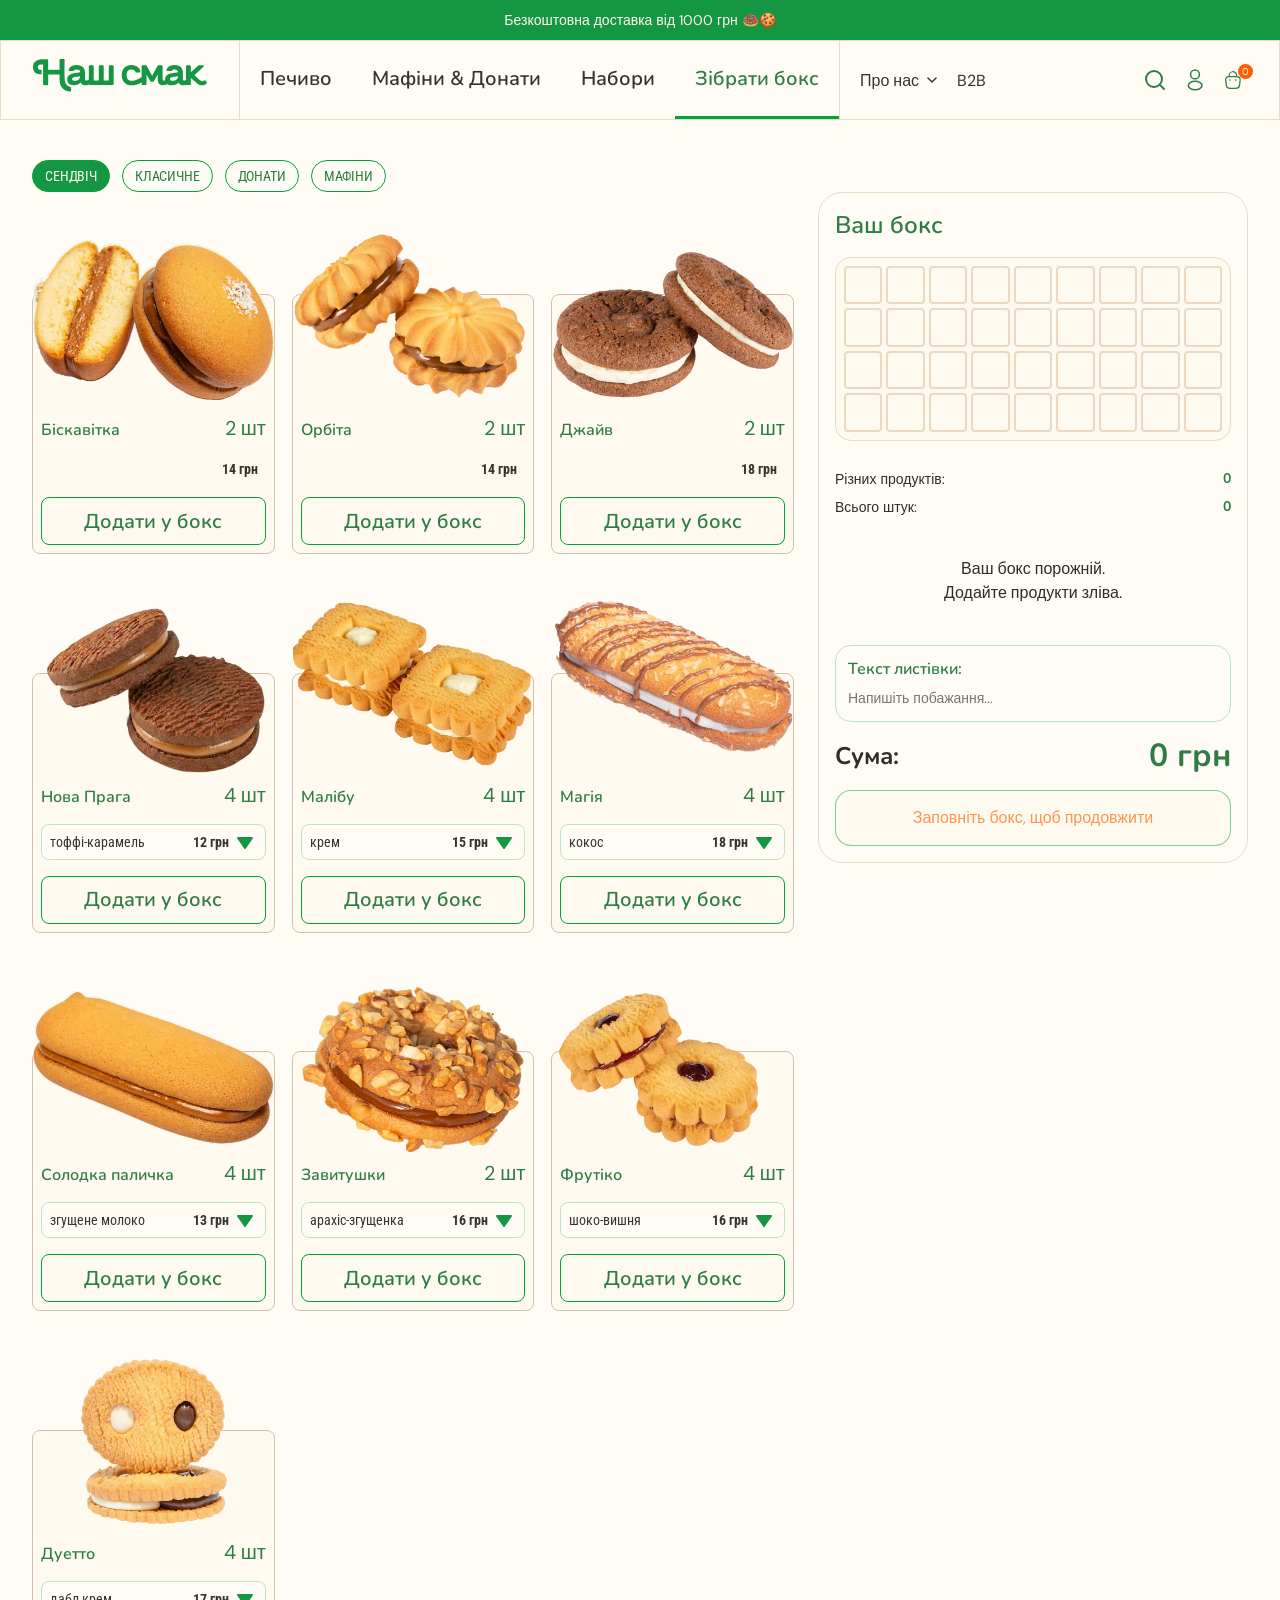
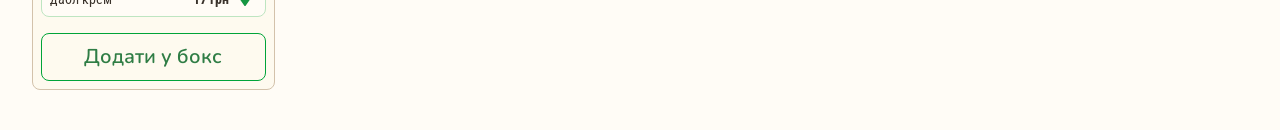
==== commit a2505fe0: "version 4" ====
--- a/box-builder.html
+++ b/box-builder.html
@@ -82,7 +82,7 @@
     <!-- Subcategory pills -->
     <div class="subcategories">
       <button class="pill pill--active" data-filter="sandwich">сендвіч</button>
-      <button class="pill" data-filter="classic">печиво</button>
+      <button class="pill" data-filter="classic">класичне</button>
       <button class="pill" data-filter="donuts">донати</button>
       <button class="pill" data-filter="muffins">мафіни</button>
     </div>
--- a/styles.css
+++ b/styles.css
@@ -85,7 +85,7 @@
   padding: 16px 40px;
   font-family: var(--font-heading);
   font-weight: 600;
-  font-size: 24px;
+  font-size: 20px;
   color: var(--brown-500);
   white-space: nowrap;
   height: 100%;
@@ -186,8 +186,8 @@
   padding: 10px 16px;
   border-radius: 24px;
   border: 1px solid var(--green-250);
-  font-family: var(--font-body);
-  font-weight: 600;
+  font-family: var(--font-condensed);
+  font-weight: 400;
   font-size: 16px;
   text-transform: uppercase;
   letter-spacing: -0.16px;
@@ -286,7 +286,7 @@
 }
 
 .product-card__weight {
-  font-family: var(--font-body);
+  font-family: var(--font-condensed);
   font-weight: 400;
   font-size: 16px;
   line-height: 26px;
@@ -514,7 +514,7 @@
   }
 
   .header__cat-tab {
-    font-size: 18px;
+    font-size: 20px;
     padding: 12px 20px;
   }
 
@@ -746,8 +746,6 @@
   .pill {
     height: 24px;
     padding: 4px 8px;
-    font-family: var(--font-condensed);
-    font-weight: 400;
     font-size: 14px;
     border-radius: 16px;
   }
--- a/box-builder.css
+++ b/box-builder.css
@@ -215,7 +215,7 @@
   background: var(--beige-100, #FFFCF6);
   border: 1px solid var(--brown-300, #EBD9C2);
   border-radius: 24px;
-  padding: 24px;
+  padding: 16px;
   display: flex;
   flex-direction: column;
   gap: 16px;
@@ -238,27 +238,21 @@
   background: var(--beige-250, #FEFAEF);
   border: 1px solid var(--brown-300, #EBD9C2);
   border-radius: 16px;
-  padding: 17px;
+  padding: 8px;
 }
 
 .box-map__title {
-  font-family: var(--font-heading);
-  font-weight: 700;
-  font-size: 18px;
-  color: var(--green-500);
-  margin: 0 0 12px 0;
+  display: none;
 }
 
 .box-map__grid {
   display: grid;
-  grid-template-columns: repeat(6, 54px);
-  grid-template-rows: repeat(6, 54px);
+  grid-template-columns: repeat(9, 1fr);
   gap: 4px;
 }
 
 .box-map__cell {
-  width: 54px;
-  height: 54px;
+  aspect-ratio: 1;
   border-radius: 4px;
   border: 2px solid var(--brown-300, #EBD9C2);
   background: var(--beige-250, #FEFAEF);
@@ -289,7 +283,7 @@
   bottom: 0;
   left: 0;
   right: 0;
-  height: 50px;
+  height: 100%;
   background: var(--orange, #FF5E00);
   border-radius: 2px;
 }
@@ -467,11 +461,11 @@
 .box-sidebar__postcard {
   background: var(--beige-100, #FFFCF6);
   border: 1px solid var(--green-100);
-  border-radius: 24px;
-  padding: 24px;
+  border-radius: 16px;
+  padding: 12px;
   display: flex;
   flex-direction: column;
-  gap: 12px;
+  gap: 8px;
 }
 
 .box-sidebar__postcard-header {
@@ -483,8 +477,8 @@
 .box-sidebar__postcard-title {
   font-family: var(--font-heading);
   font-weight: 600;
-  font-size: 24px;
-  line-height: 32px;
+  font-size: 16px;
+  line-height: 22px;
   color: var(--green-500);
 }
 
@@ -497,6 +491,8 @@
   resize: none;
   outline: none;
   line-height: 1.5;
+  min-height: 21px;
+  overflow: hidden;
 }
 
 /* Total */
@@ -779,20 +775,7 @@
     height: 48px;
   }
 
-  /* Box map cells smaller in drawer */
-  .box-drawer__content .box-map__grid {
-    grid-template-columns: repeat(6, 44px);
-    grid-template-rows: repeat(6, 44px);
-  }
-
-  .box-drawer__content .box-map__cell {
-    width: 44px;
-    height: 44px;
-  }
-
-  .box-drawer__content .box-map__cell .box-map__cell-inner {
-    max-height: calc(100% - 4px);
-  }
+  /* Box map in drawer — uses 1fr from base, no overrides needed */
 }
 
 /* =============================================
@@ -843,21 +826,7 @@
     font-size: 20px;
   }
 
-  /* Box map cells smaller in drawer */
-  .box-drawer__content .box-map__grid {
-    grid-template-columns: repeat(6, 36px);
-    grid-template-rows: repeat(6, 36px);
-    gap: 3px;
-  }
-
-  .box-drawer__content .box-map__cell {
-    width: 36px;
-    height: 36px;
-  }
-
-  .box-drawer__content .box-map__cell .box-map__cell-inner {
-    max-height: calc(100% - 4px);
-  }
+  /* Box map in drawer — uses 1fr from base, no overrides needed */
 
   .box-drawer__content .box-sidebar__total-value {
     font-size: 28px;
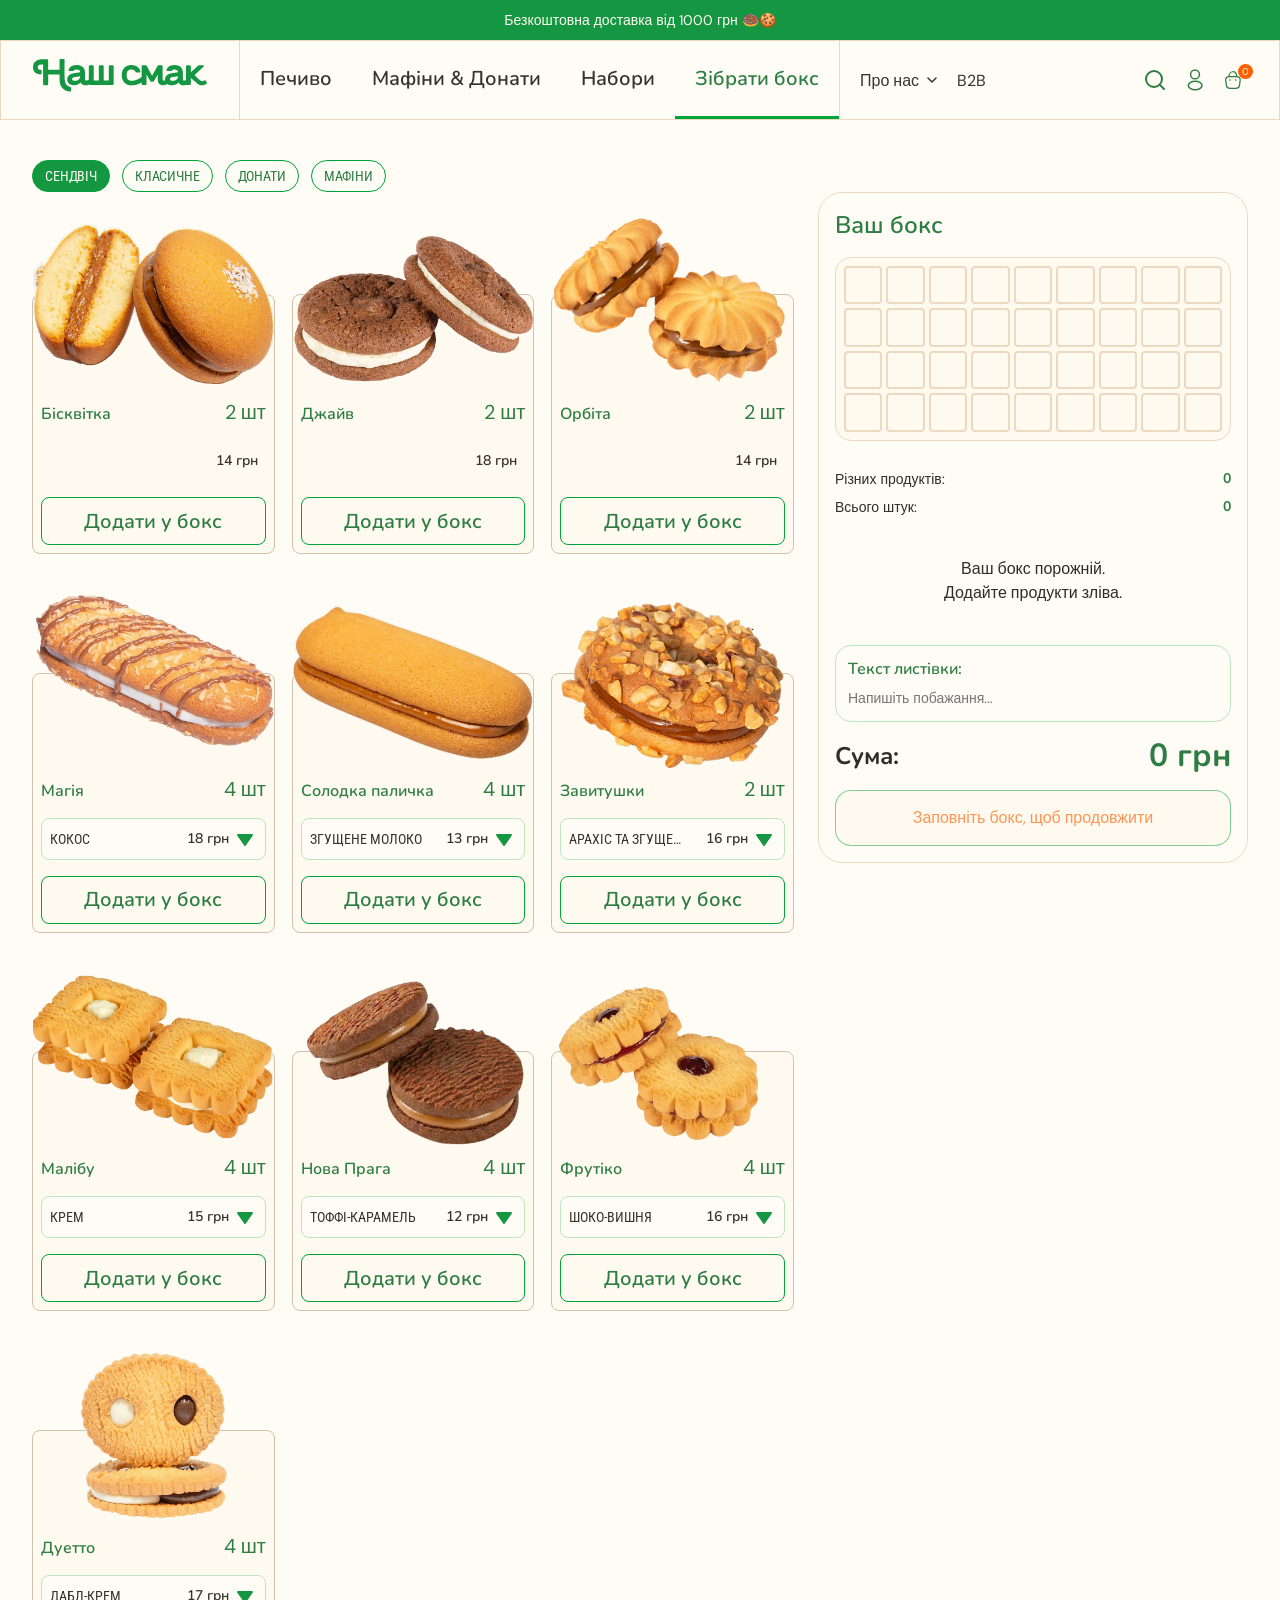
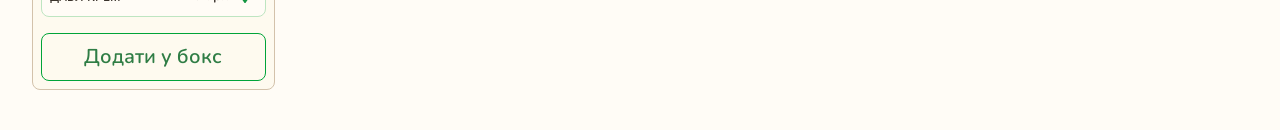
==== commit 8925f3f4: "version 5" ====
--- a/box-builder.html
+++ b/box-builder.html
@@ -23,7 +23,7 @@
     </div>
     <nav class="header__categories">
       <a href="index.html" class="header__cat-tab">Печиво</a>
-      <button class="header__cat-tab">Мафіни & Донати</button>
+      <a href="muffins-donuts.html" class="header__cat-tab">Мафіни & Донати</a>
       <button class="header__cat-tab">Набори</button>
       <button class="header__cat-tab header__cat-tab--active header__cat-tab--box">Зібрати бокс</button>
     </nav>
@@ -71,9 +71,11 @@
         <a href="#" class="mobile-menu__link">
           <img src="icons/account.svg" width="20" height="20" alt=""> Акаунт
         </a>
+        <a href="index.html" class="mobile-menu__link">Печиво</a>
+        <a href="muffins-donuts.html" class="mobile-menu__link">Мафіни & Донати</a>
+        <a href="box-builder.html" class="mobile-menu__link mobile-menu__link--highlight" aria-current="page">Зібрати бокс</a>
         <a href="#" class="mobile-menu__link">Про нас</a>
         <a href="#" class="mobile-menu__link">B2B</a>
-        <a href="index.html" class="mobile-menu__link mobile-menu__link--highlight">Печиво</a>
       </nav>
     </div>
   </div>
@@ -138,6 +140,7 @@
     </div>
   </div>
 
+  <script src="products-data.js"></script>
   <script src="box-builder.js"></script>
   <script src="responsive.js"></script>
 </body>
--- a/styles.css
+++ b/styles.css
@@ -274,10 +274,16 @@
   padding: 16px var(--card-pad) 16px;
 }
 
+.product-card__dropdown-wrap {
+  position: relative;
+  width: 100%;
+}
+
 .product-card__dropdown {
   display: flex;
   align-items: center;
   justify-content: space-between;
+  width: 100%;
   background: var(--beige-100);
   border: 1px solid var(--green-100);
   border-radius: 16px;
@@ -285,12 +291,21 @@
   padding-left: 16px;
 }
 
+.product-card__dropdown--clickable {
+  cursor: pointer;
+}
+
+.product-card__dropdown--clickable:hover {
+  border-color: var(--green-300);
+}
+
 .product-card__weight {
   font-family: var(--font-condensed);
   font-weight: 400;
   font-size: 16px;
-  line-height: 26px;
+  line-height: 24px;
   color: var(--brown-500);
+  text-transform: uppercase;
 }
 
 .product-card__price-group {
@@ -298,12 +313,14 @@
   align-items: center;
   gap: 16px;
   padding: 0 8px;
+  flex-shrink: 0;
 }
 
 .product-card__price {
   font-family: var(--font-heading);
-  font-weight: 700;
-  font-size: 24px;
+  font-weight: 600;
+  font-size: 20px;
+  line-height: 24px;
   color: var(--brown-500);
   white-space: nowrap;
 }
@@ -312,6 +329,71 @@
   width: 32px;
   height: 32px;
   flex-shrink: 0;
+}
+
+.product-card__caret--open {
+  transform: rotate(180deg);
+}
+
+.dropdown-menu {
+  position: absolute;
+  top: 100%;
+  left: 0;
+  width: 100%;
+  display: flex;
+  flex-direction: column;
+  gap: 8px;
+  background: var(--beige-100);
+  border: 1px solid var(--green-100);
+  border-radius: 16px;
+  box-sizing: border-box;
+  padding: 8px 16px;
+  z-index: 10;
+  box-shadow: 0 4px 16px rgba(0, 0, 0, 0.08);
+  margin-top: 0;
+}
+
+.dropdown-menu__item {
+  display: flex;
+  align-items: center;
+  justify-content: space-between;
+  width: 100%;
+  min-height: 32px;
+  padding: 0;
+  border: none;
+  background: transparent;
+  cursor: pointer;
+  color: var(--brown-500);
+  text-align: left;
+}
+
+.dropdown-menu__item:hover {
+  color: var(--green-300);
+}
+
+.dropdown-menu__item:hover .dropdown-menu__flavor,
+.dropdown-menu__item:hover .dropdown-menu__price {
+  color: var(--green-300);
+}
+
+.dropdown-menu__flavor {
+  display: inline-flex;
+  align-items: center;
+  gap: 8px;
+  font-family: var(--font-condensed);
+  font-weight: 400;
+  font-size: 16px;
+  line-height: 24px;
+  text-transform: uppercase;
+}
+
+.dropdown-menu__price {
+  font-family: var(--font-heading);
+  font-weight: 600;
+  font-size: 20px;
+  line-height: 24px;
+  color: var(--brown-500);
+  white-space: nowrap;
 }
 
 .product-card__btn {
@@ -454,6 +536,140 @@
   transform: translateX(0);
 }
 
+.mobile-options-sheet {
+  position: fixed;
+  inset: 0;
+  background: rgba(58, 51, 44, 0.38);
+  z-index: 1200;
+  opacity: 0;
+  visibility: hidden;
+  pointer-events: none;
+  transition: opacity 0.24s ease, visibility 0.24s ease;
+}
+
+.mobile-options-sheet.is-open {
+  opacity: 1;
+  visibility: visible;
+  pointer-events: auto;
+}
+
+.mobile-options-sheet__panel {
+  position: absolute;
+  left: 0;
+  right: 0;
+  bottom: 0;
+  background: var(--beige-100);
+  border-radius: 24px 24px 0 0;
+  padding: 12px 16px 24px;
+  transform: translateY(100%);
+  transition: transform 0.24s ease;
+  max-height: min(78vh, 640px);
+  display: flex;
+  flex-direction: column;
+  gap: 12px;
+}
+
+.mobile-options-sheet.is-open .mobile-options-sheet__panel {
+  transform: translateY(0);
+}
+
+.mobile-options-sheet__handle {
+  width: 48px;
+  height: 5px;
+  border-radius: 999px;
+  background: rgba(58, 51, 44, 0.18);
+  margin: 0 auto;
+}
+
+.mobile-options-sheet__header {
+  display: flex;
+  align-items: center;
+  justify-content: space-between;
+  gap: 16px;
+}
+
+.mobile-options-sheet__title {
+  font-family: var(--font-heading);
+  font-weight: 700;
+  font-size: 22px;
+  line-height: 26px;
+  color: var(--green-500);
+}
+
+.mobile-options-sheet__close {
+  width: 40px;
+  height: 40px;
+  display: flex;
+  align-items: center;
+  justify-content: center;
+  flex-shrink: 0;
+}
+
+.mobile-options-sheet__list {
+  display: flex;
+  flex-direction: column;
+  gap: 8px;
+  overflow-y: auto;
+  padding-bottom: env(safe-area-inset-bottom, 0);
+}
+
+.mobile-options-sheet__item {
+  width: 100%;
+  min-height: 56px;
+  border: 1px solid var(--green-100);
+  border-radius: 16px;
+  background: var(--beige-100);
+  padding: 12px 16px;
+  display: flex;
+  align-items: center;
+  justify-content: space-between;
+  gap: 16px;
+  text-align: left;
+}
+
+.mobile-options-sheet__item--active {
+  border-color: var(--green-300);
+}
+
+.mobile-options-sheet__item-label {
+  display: inline-flex;
+  align-items: center;
+  gap: 8px;
+  min-width: 0;
+  overflow: hidden;
+  text-overflow: ellipsis;
+  white-space: nowrap;
+  font-family: var(--font-condensed);
+  font-size: 18px;
+  line-height: 24px;
+  color: var(--brown-500);
+  text-transform: uppercase;
+}
+
+.mobile-options-sheet__item-price {
+  flex: 0 0 auto;
+  font-family: var(--font-heading);
+  font-weight: 600;
+  font-size: 22px;
+  line-height: 24px;
+  color: var(--brown-500);
+}
+
+.mobile-options-sheet__badge {
+  display: inline-flex;
+  align-items: center;
+  justify-content: center;
+  min-width: 20px;
+  height: 20px;
+  padding: 0 6px;
+  border-radius: 999px;
+  background: var(--green-300);
+  color: var(--beige-250);
+  font-family: var(--font-heading);
+  font-size: 12px;
+  font-weight: 700;
+}
+
 .mobile-menu__header {
   display: flex;
   align-items: center;
@@ -571,15 +787,13 @@
   }
 
   .product-card__price {
-    font-family: var(--font-condensed);
     font-size: 14px;
-    font-weight: 700;
+    line-height: 18px;
   }
 
   .product-card__weight {
-    font-family: var(--font-condensed);
     font-size: 14px;
-    font-weight: 400;
+    line-height: 18px;
   }
 
   .product-card__btn {
@@ -601,6 +815,22 @@
     padding: 0;
   }
 
+  .dropdown-menu {
+    border-radius: 8px;
+    gap: 4px;
+    padding: 4px 8px;
+  }
+
+  .dropdown-menu__item {
+    min-height: 18px;
+  }
+
+  .dropdown-menu__flavor,
+  .dropdown-menu__price {
+    font-size: 14px;
+    line-height: 18px;
+  }
+
   .product-card__caret {
     width: 24px;
     height: 24px;
@@ -788,4 +1018,30 @@
   .mobile-menu {
     width: 100%;
   }
-}
+
+  .mobile-options-sheet__panel {
+    padding: 12px 12px 20px;
+    border-radius: 20px 20px 0 0;
+  }
+
+  .mobile-options-sheet__title {
+    font-size: 20px;
+    line-height: 24px;
+  }
+
+  .mobile-options-sheet__item {
+    min-height: 52px;
+    padding: 10px 12px;
+    border-radius: 14px;
+  }
+
+  .mobile-options-sheet__item-label {
+    font-size: 16px;
+    line-height: 22px;
+  }
+
+  .mobile-options-sheet__item-price {
+    font-size: 20px;
+    line-height: 22px;
+  }
+}
--- a/box-builder.css
+++ b/box-builder.css
@@ -54,7 +54,29 @@
 }
 
 .box-layout .product-card__dropdown--clickable:hover {
-  border-color: var(--orange);
+  border-color: var(--green-300);
+}
+
+.box-layout .product-card__dropdown-head {
+  display: flex;
+  align-items: center;
+  justify-content: space-between;
+  gap: 16px;
+  min-height: 32px;
+  width: 100%;
+}
+
+.box-layout .product-card__weight {
+  flex: 1 1 auto;
+  min-width: 0;
+  overflow: hidden;
+  text-overflow: ellipsis;
+  white-space: nowrap;
+}
+
+.box-layout .product-card__price-group {
+  margin-left: auto;
+  flex: 0 0 auto;
 }
 
 .box-layout .product-card__options {
@@ -64,57 +86,6 @@
 /* Caret rotation when open */
 .product-card__caret--open {
   transform: rotate(180deg);
-}
-
-/* --- Dropdown menu --- */
-.dropdown-menu {
-  position: absolute;
-  top: calc(100% + 4px);
-  left: 0;
-  right: 0;
-  background: var(--beige-100);
-  border: 1px solid var(--green-100);
-  border-radius: 16px;
-  overflow: hidden;
-  z-index: 10;
-  box-shadow: 0 4px 16px rgba(0, 0, 0, 0.08);
-}
-
-.dropdown-menu__item {
-  display: flex;
-  align-items: center;
-  justify-content: space-between;
-  width: 100%;
-  height: 48px;
-  padding: 0 16px;
-  border: none;
-  background: transparent;
-  cursor: pointer;
-  font-family: var(--font-body);
-  font-size: 16px;
-  color: var(--brown-500);
-  transition: background 0.15s;
-}
-
-.dropdown-menu__item:hover {
-  background: var(--beige-250);
-}
-
-.dropdown-menu__item--active {
-  background: var(--beige-250);
-}
-
-.dropdown-menu__flavor {
-  font-family: var(--font-body);
-  font-weight: 400;
-  font-size: 16px;
-}
-
-.dropdown-menu__price {
-  font-family: var(--font-heading);
-  font-weight: 700;
-  font-size: 16px;
-  color: var(--brown-500);
 }
 
 .dropdown-menu__badge {
@@ -348,8 +319,9 @@
   justify-content: space-between;
   background: var(--beige-250);
   border-radius: 12px;
-  height: 64px;
+  min-height: 76px;
   padding: 8px;
+  gap: 12px;
 }
 
 .box-sidebar__item-info {
@@ -372,6 +344,7 @@
   display: flex;
   flex-direction: column;
   min-width: 0;
+  gap: 2px;
 }
 
 .box-sidebar__item-name {
@@ -393,9 +366,67 @@
   color: var(--green-500);
 }
 
+.box-sidebar__item-actions {
+  display: flex;
+  align-items: center;
+  gap: 10px;
+  flex-shrink: 0;
+}
+
+.box-sidebar__qty-control {
+  display: flex;
+  align-items: center;
+  gap: 6px;
+  padding: 4px;
+  border: 1px solid var(--green-100);
+  border-radius: 999px;
+  background: var(--beige-100);
+}
+
+.box-sidebar__qty-btn {
+  width: 28px;
+  height: 28px;
+  border-radius: 50%;
+  display: flex;
+  align-items: center;
+  justify-content: center;
+  background: transparent;
+  border: none;
+  color: var(--green-300);
+  transition: background 0.2s, opacity 0.2s;
+}
+
+.box-sidebar__qty-btn:hover {
+  background: rgba(21, 150, 66, 0.08);
+}
+
+.box-sidebar__qty-btn--disabled {
+  opacity: 0.35;
+  cursor: not-allowed;
+}
+
+.box-sidebar__qty-btn--disabled:hover {
+  background: transparent;
+}
+
+.box-sidebar__qty-btn svg {
+  width: 14px;
+  height: 14px;
+}
+
+.box-sidebar__qty-value {
+  min-width: 24px;
+  text-align: center;
+  font-family: var(--font-heading);
+  font-weight: 700;
+  font-size: 16px;
+  line-height: 20px;
+  color: var(--brown-500);
+}
+
 .box-sidebar__item-remove {
-  width: 16px;
-  height: 16px;
+  width: 28px;
+  height: 28px;
   flex-shrink: 0;
   cursor: pointer;
   background: none;
@@ -832,19 +863,37 @@
     font-size: 28px;
   }
 
+  .box-drawer__content .box-sidebar__items {
+    max-height: none;
+    overflow: visible;
+  }
+
   .box-drawer__content .box-sidebar__checkout {
     min-height: 48px;
     font-size: 20px;
   }
 
-  /* Dropdown menu */
-  .dropdown-menu {
-    border-radius: 12px;
-  }
-
-  .dropdown-menu__item {
-    height: 40px;
-    padding: 0 12px;
-    font-size: 14px;
-  }
-}
+  .box-drawer__content .box-sidebar__item {
+    min-height: 82px;
+  }
+
+  .box-drawer__content .box-sidebar__item-actions {
+    gap: 8px;
+  }
+
+  .box-drawer__content .box-sidebar__qty-btn {
+    width: 32px;
+    height: 32px;
+  }
+
+  .box-drawer__content .box-sidebar__qty-value {
+    min-width: 28px;
+    font-size: 18px;
+  }
+
+  .dropdown-menu__badge {
+    width: 18px;
+    height: 18px;
+    font-size: 11px;
+  }
+}
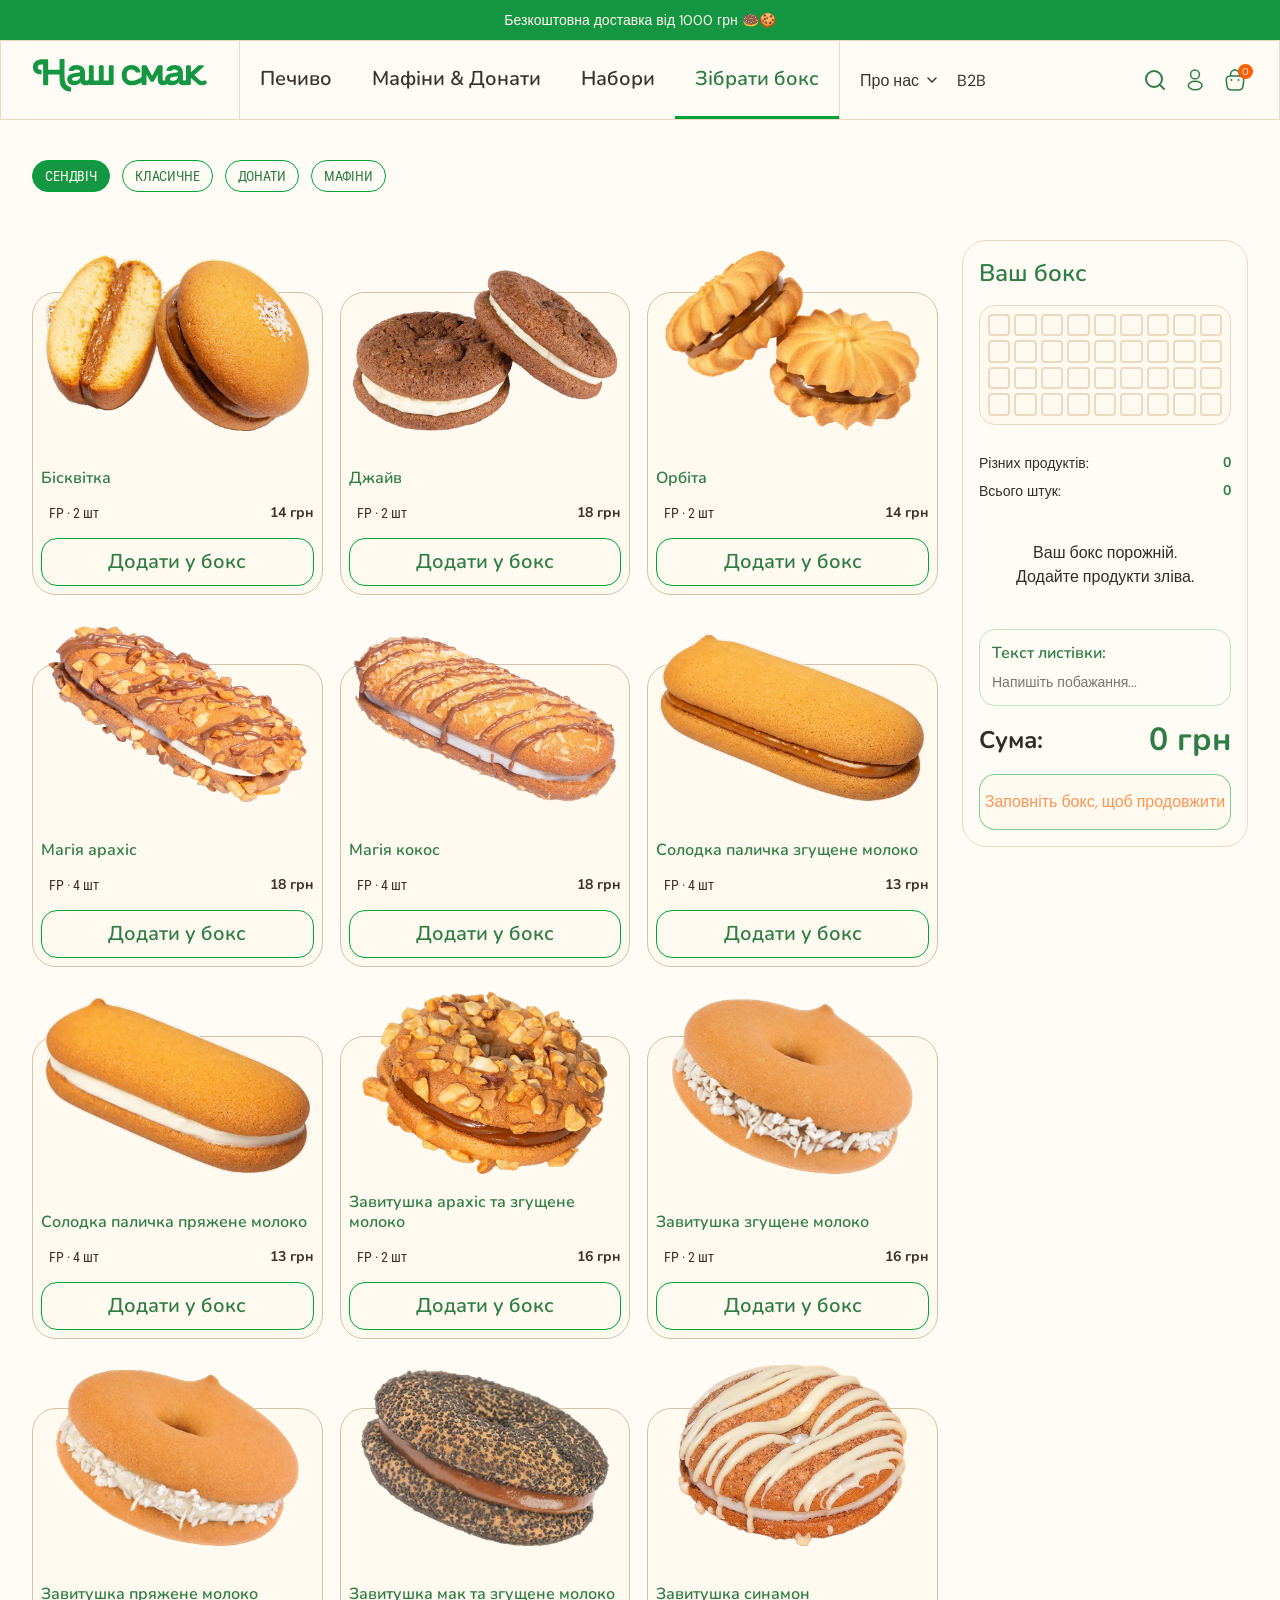
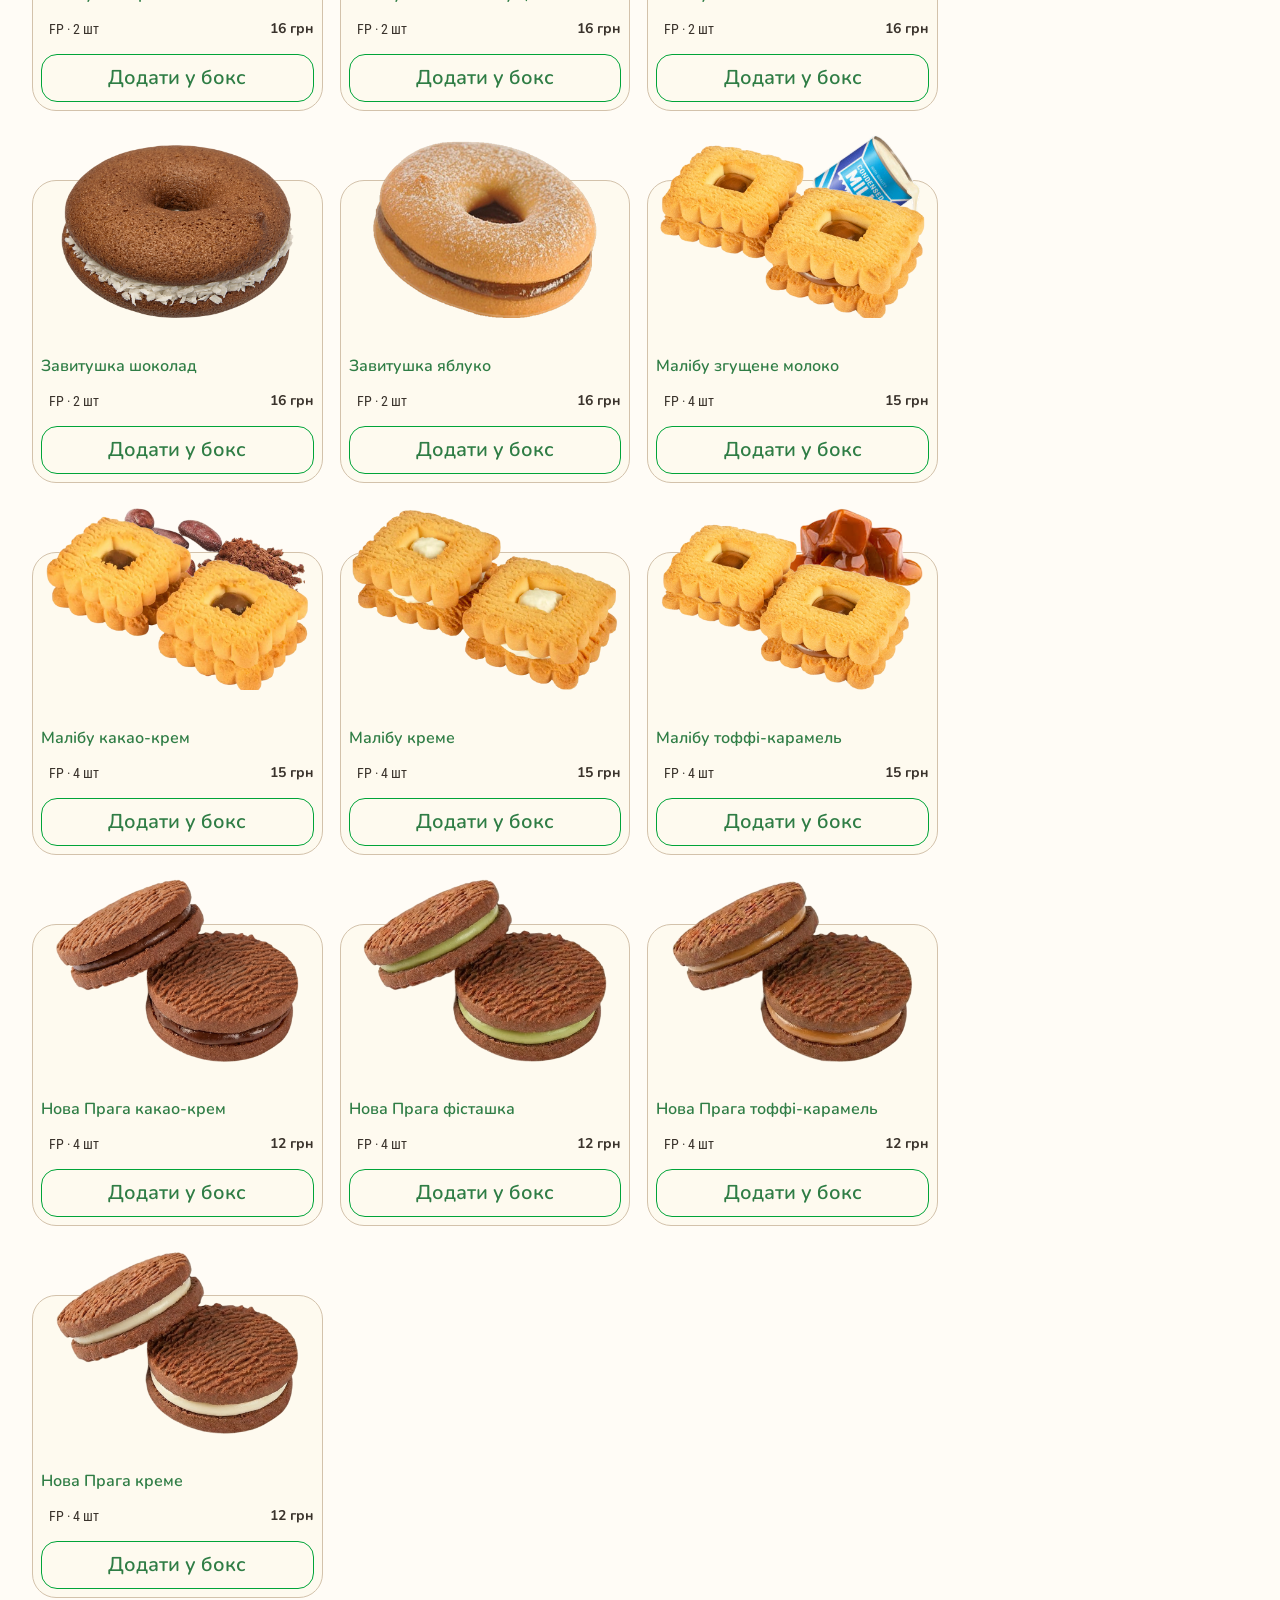
==== commit 73a6297a: "version 6" ====
--- a/box-builder.html
+++ b/box-builder.html
@@ -22,7 +22,7 @@
       <a href="index.html"><img src="images/logo.svg" alt="Наш смак"></a>
     </div>
     <nav class="header__categories">
-      <a href="index.html" class="header__cat-tab">Печиво</a>
+      <a href="pechuvo.html" class="header__cat-tab">Печиво</a>
       <a href="muffins-donuts.html" class="header__cat-tab">Мафіни & Донати</a>
       <button class="header__cat-tab">Набори</button>
       <button class="header__cat-tab header__cat-tab--active header__cat-tab--box">Зібрати бокс</button>
@@ -71,7 +71,7 @@
         <a href="#" class="mobile-menu__link">
           <img src="icons/account.svg" width="20" height="20" alt=""> Акаунт
         </a>
-        <a href="index.html" class="mobile-menu__link">Печиво</a>
+        <a href="pechuvo.html" class="mobile-menu__link">Печиво</a>
         <a href="muffins-donuts.html" class="mobile-menu__link">Мафіни & Донати</a>
         <a href="box-builder.html" class="mobile-menu__link mobile-menu__link--highlight" aria-current="page">Зібрати бокс</a>
         <a href="#" class="mobile-menu__link">Про нас</a>
--- a/styles.css
+++ b/styles.css
@@ -49,9 +49,13 @@
 /* === Header === */
 .header {
   border: 1px solid var(--brown-300);
+  background: var(--beige-100);
   display: flex;
   align-items: stretch;
   height: 80px;
+  position: sticky;
+  top: 0;
+  z-index: 900;
 }
 
 .header__logo {
@@ -269,9 +273,23 @@
   color: var(--green-500);
 }
 
+.product-card--with-dropdown .product-card__name {
+  padding: 16px 16px 0;
+}
+
+.product-card--with-dropdown .product-card__name a {
+  font-size: 20px;
+  line-height: 24px;
+  font-weight: 700;
+}
+
 .product-card__options {
   width: 100%;
   padding: 16px var(--card-pad) 16px;
+}
+
+.product-card--with-dropdown .product-card__options {
+  padding: 16px 16px 16px;
 }
 
 .product-card__dropdown-wrap {
@@ -413,6 +431,16 @@
   justify-content: center;
   flex-shrink: 0;
   transition: border-color 0.2s, color 0.2s, background 0.2s;
+}
+
+.product-card--with-dropdown .product-card__btn {
+  width: auto;
+  margin: 0 16px 16px;
+  min-height: 48px;
+  height: 48px;
+  border-radius: 16px;
+  font-size: 20px;
+  font-weight: 700;
 }
 
 .product-card__btn:hover {
@@ -782,8 +810,22 @@
     font-weight: 600;
   }
 
+  .product-card--with-dropdown .product-card__name {
+    padding: 8px 8px 0;
+  }
+
+  .product-card--with-dropdown .product-card__name a {
+    font-size: 16px;
+    line-height: 20px;
+    font-weight: 600;
+  }
+
   .product-card__options {
     padding: 8px var(--card-pad) 8px;
+  }
+
+  .product-card--with-dropdown .product-card__options {
+    padding: 8px 8px 8px;
   }
 
   .product-card__price {
@@ -804,6 +846,15 @@
     border-radius: 8px;
   }
 
+  .product-card--with-dropdown .product-card__btn {
+    margin: 0 8px 8px;
+    min-height: 48px;
+    height: 48px;
+    border-radius: 8px;
+    font-size: 20px;
+    font-weight: 600;
+  }
+
   .product-card__dropdown {
     height: auto;
     border-radius: 8px;
@@ -867,11 +918,10 @@
 }
 
 /* =============================================
-   Responsive — Header collapse + burger (≤1023px)
+   Responsive — Header wrap sooner (≤1172px)
    ============================================= */
 
-@media (max-width: 1023px) {
-  /* Header wraps: categories on 2nd row */
+@media (max-width: 1172px) {
   .header {
     flex-wrap: wrap;
     height: auto;
@@ -896,6 +946,59 @@
     text-align: center;
   }
 
+  .header__nav {
+    display: none;
+  }
+
+  .header__search-btn,
+  .header__account-btn {
+    display: none;
+  }
+
+  .header__burger-btn {
+    display: flex;
+  }
+
+  .header__icons {
+    padding: 0 16px;
+    gap: 16px;
+  }
+
+  .header__right {
+    justify-content: flex-end;
+  }
+}
+
+/* =============================================
+   Responsive — Header collapse + burger (≤1023px)
+   ============================================= */
+
+@media (max-width: 1023px) {
+  /* Header wraps: categories on 2nd row */
+  .header {
+    flex-wrap: wrap;
+    height: auto;
+  }
+
+  .header__logo {
+    padding: 10px 16px;
+  }
+
+  .header__categories {
+    order: 3;
+    width: 100%;
+    border-left: none;
+    border-right: none;
+    border-top: 1px solid var(--brown-300);
+  }
+
+  .header__cat-tab {
+    font-size: 16px;
+    padding: 8px 16px;
+    flex: 1;
+    text-align: center;
+  }
+
   /* Nav + extra icons hidden → burger */
   .header__nav {
     display: none;
@@ -1045,3 +1148,820 @@
     line-height: 22px;
   }
 }
+
+/* =============================================
+   Home Page
+   ============================================= */
+
+.home-page .main.home-main {
+  --home-edge-offset: 64px;
+  --home-section-gap: 240px;
+  padding-top: 72px;
+  padding-bottom: 120px;
+  display: flex;
+  flex-direction: column;
+  gap: var(--home-section-gap);
+}
+
+.home-hero {
+  max-width: 1920px;
+  margin: 0 auto;
+}
+
+.home-hero img {
+  display: block;
+  width: 100%;
+  height: auto;
+}
+
+.home-section,
+.home-feature {
+  display: grid;
+  grid-template-columns: repeat(12, minmax(0, 1fr));
+  gap: 24px;
+  align-items: center;
+}
+
+.home-feature-stack {
+  display: flex;
+  flex-direction: column;
+  gap: 24px;
+}
+
+.home-section--catalog-preview,
+.home-feature-stack,
+.home-weight,
+.home-section--reviews {
+  margin: 0;
+}
+
+.home-section__label-wrap {
+  grid-column: span 1;
+  display: flex;
+  justify-content: center;
+}
+
+.home-section--catalog-preview .home-section__label-wrap {
+  align-self: stretch;
+  align-items: flex-end;
+}
+
+.home-section--catalog-preview {
+  align-items: end;
+}
+
+.home-section--reviews .home-section__label-wrap {
+  align-self: stretch;
+  align-items: flex-end;
+}
+
+.home-section--reviews {
+  align-items: end;
+}
+
+.home-section__label {
+  font-family: var(--font-heading);
+  font-weight: 400;
+  font-size: 48px;
+  line-height: 56px;
+  color: var(--green-500);
+  writing-mode: vertical-rl;
+  transform: rotate(180deg);
+}
+
+.home-section__content {
+  grid-column: span 11;
+}
+
+.home-section--catalog-preview .home-section__content,
+.home-section--reviews .home-section__content {
+  width: calc(100% + var(--home-edge-offset));
+  margin-right: calc(-1 * var(--home-edge-offset));
+}
+
+.home-new-grid,
+.home-reviews-grid {
+  display: grid;
+  grid-auto-flow: column;
+  grid-auto-columns: minmax(260px, calc((100% - 72px) / 4));
+  gap: 24px;
+  overflow-x: auto;
+  overscroll-behavior-x: contain;
+  scroll-snap-type: x proximity;
+  scrollbar-width: none;
+  padding-bottom: 4px;
+}
+
+.home-new-grid {
+  gap: 24px;
+  grid-auto-columns: calc((3 * 100% - 192px) / 11);
+}
+
+.home-new-grid::-webkit-scrollbar,
+.home-reviews-grid::-webkit-scrollbar {
+  display: none;
+}
+
+.home-product-card {
+  background: var(--beige-250);
+  border: 1px solid var(--brown-400);
+  border-radius: 24px;
+  height: 320px;
+  margin-top: 42%;
+  display: flex;
+  flex-direction: column;
+  justify-content: flex-end;
+  overflow: visible;
+  scroll-snap-align: start;
+}
+
+.home-product-card__image-wrap {
+  position: relative;
+  width: 100%;
+  aspect-ratio: 320 / 220.279;
+  flex-shrink: 0;
+}
+
+.home-product-card__image {
+  position: absolute;
+  inset: 0;
+  width: 100%;
+  height: 100%;
+  object-fit: contain;
+}
+
+.home-product-card__body {
+  display: flex;
+  flex-direction: column;
+  gap: 16px;
+  padding: 8px 16px 16px;
+}
+
+.home-product-card__title {
+  min-height: 48px;
+  display: flex;
+  align-items: flex-end;
+  font-family: var(--font-heading);
+  font-weight: 700;
+  font-size: 20px;
+  line-height: 24px;
+  color: var(--green-500);
+}
+
+.home-product-card__meta {
+  display: flex;
+  align-items: center;
+  justify-content: space-between;
+  gap: 16px;
+  padding: 8px 0 8px 8px;
+}
+
+.home-product-card__label {
+  font-family: var(--font-condensed);
+  font-weight: 400;
+  font-size: 16px;
+  line-height: 24px;
+  color: var(--brown-500);
+}
+
+.home-product-card__price {
+  font-family: var(--font-heading);
+  font-weight: 700;
+  font-size: 20px;
+  line-height: 24px;
+  color: var(--brown-500);
+  white-space: nowrap;
+}
+
+.home-feature__media {
+  grid-column: span 6;
+  position: relative;
+  border-radius: 24px;
+  overflow: hidden;
+  aspect-ratio: 884 / 640;
+  min-height: 0;
+}
+
+.home-feature__media img,
+.home-feature__media video {
+  display: block;
+  width: 100%;
+  height: 100%;
+  object-fit: cover;
+}
+
+.home-feature__copy {
+  grid-column: span 4;
+  position: relative;
+  display: flex;
+  flex-direction: column;
+  align-items: flex-start;
+  gap: 48px;
+  color: var(--green-500);
+}
+
+.home-feature--factory .home-feature__copy {
+  grid-column: 8 / span 4;
+}
+
+.home-feature--event .home-feature__copy {
+  grid-column: 2 / span 4;
+}
+
+.home-feature--event .home-feature__media {
+  grid-column: 7 / span 6;
+}
+
+.home-feature--box .home-feature__copy {
+  grid-column: 8 / span 4;
+}
+
+.home-feature__title {
+  font-family: var(--font-heading);
+  font-weight: 700;
+  font-size: 40px;
+  line-height: 48px;
+  color: var(--green-500);
+}
+
+.home-feature__title--small {
+  font-size: 32px;
+  line-height: 40px;
+}
+
+.home-feature__text {
+  font-family: 'Rubik', var(--font-body), sans-serif;
+  font-weight: 400;
+  font-size: 20px;
+  line-height: 24px;
+  color: var(--green-500);
+}
+
+.home-secondary-btn {
+  display: inline-flex;
+  align-items: center;
+  justify-content: center;
+  min-width: 276px;
+  height: 56px;
+  padding: 0 24px;
+  background: var(--beige-250);
+  border: 1px solid var(--green-250);
+  border-radius: 16px;
+  font-family: var(--font-heading);
+  font-weight: 600;
+  font-size: 20px;
+  line-height: 24px;
+  color: var(--green-500);
+  transition: border-color 0.2s, color 0.2s;
+}
+
+.home-secondary-btn:hover {
+  border-color: var(--orange);
+  color: var(--orange);
+}
+
+.home-feature__flower {
+  position: absolute;
+  pointer-events: none;
+}
+
+.home-feature__flower--top {
+  top: -120px;
+  right: -24px;
+  width: 132px;
+}
+
+.home-feature__flower--side {
+  top: -148px;
+  left: -120px;
+  width: 136px;
+}
+
+.home-feature__flower--bottom {
+  right: -56px;
+  bottom: -32px;
+  width: 152px;
+}
+
+.home-weight img {
+  display: block;
+  width: 100%;
+  height: auto;
+  border-radius: 24px;
+}
+
+.home-review-card {
+  border-radius: 16px;
+  overflow: hidden;
+  background: rgba(235, 217, 194, 0.2);
+  aspect-ratio: 431 / 560;
+  scroll-snap-align: start;
+}
+
+.home-review-card img {
+  width: 100%;
+  height: 100%;
+  object-fit: cover;
+  display: block;
+}
+
+.home-footer {
+  background: var(--green-500);
+  color: var(--beige-250);
+}
+
+.home-footer__inner {
+  max-width: 1920px;
+  margin: 0 auto;
+  padding: 84px 64px 32px;
+  display: flex;
+  gap: 48px;
+  align-items: flex-start;
+}
+
+.home-footer__brand {
+  width: 221px;
+  display: flex;
+  flex-direction: column;
+  justify-content: space-between;
+  gap: 40px;
+}
+
+.home-footer__logo img {
+  width: 181px;
+  height: auto;
+}
+
+.home-footer__copyright {
+  font-family: var(--font-body);
+  font-size: 10px;
+  line-height: 12px;
+}
+
+.home-footer__columns {
+  flex: 1;
+  display: grid;
+  grid-template-columns: 1.2fr 1.3fr 1.5fr;
+  gap: 32px 64px;
+}
+
+.home-footer__column {
+  display: flex;
+  flex-direction: column;
+  gap: 8px;
+  font-family: var(--font-body);
+  font-size: 18px;
+  line-height: 26px;
+}
+
+.home-footer__heading {
+  font-family: var(--font-body);
+  font-weight: 400;
+  font-size: 18px;
+  line-height: 26px;
+  margin-bottom: 10px;
+}
+
+.home-footer__column--contact {
+  gap: 20px;
+}
+
+.home-footer__social-links,
+.home-footer__payments {
+  display: flex;
+  align-items: center;
+  gap: 16px;
+}
+
+.home-footer__social-links img {
+  width: 40px;
+  height: 40px;
+}
+
+.home-footer__payments img {
+  width: 34px;
+  height: 24px;
+}
+
+.home-footer__details {
+  font-family: var(--font-body);
+  font-size: 16px;
+  line-height: 24px;
+}
+
+.home-footer__address {
+  font-family: var(--font-body);
+  font-size: 14px;
+  line-height: 20px;
+}
+
+@media (max-width: 1599px) {
+  .home-page .main.home-main {
+    --home-edge-offset: 32px;
+    --home-section-gap: 80px;
+    padding-top: 72px;
+    padding-bottom: 80px;
+    gap: var(--home-section-gap);
+  }
+
+  .home-section__label {
+    font-size: 36px;
+    line-height: 42px;
+  }
+
+  .home-new-grid,
+  .home-reviews-grid {
+    grid-auto-columns: minmax(220px, calc((100% - 48px) / 4));
+    gap: 16px;
+  }
+
+  .home-new-grid {
+    gap: 24px;
+    grid-auto-columns: calc((3 * 100% - 192px) / 11);
+  }
+
+  .home-product-card {
+    border-radius: 16px;
+    height: 260px;
+  }
+
+  .home-product-card__body {
+    gap: 8px;
+    padding: 8px;
+  }
+
+  .home-product-card__title {
+    min-height: 40px;
+    font-size: 16px;
+    line-height: 20px;
+    font-weight: 600;
+  }
+
+  .home-product-card__meta {
+    gap: 8px;
+    padding: 8px 0 8px 8px;
+  }
+
+  .home-product-card__label,
+  .home-product-card__price {
+    font-size: 14px;
+    line-height: 18px;
+  }
+
+  .home-feature__media {
+    border-radius: 16px;
+  }
+
+  .home-feature__copy {
+    gap: 32px;
+  }
+
+  .home-feature__title {
+    font-size: 32px;
+    line-height: 40px;
+  }
+
+  .home-feature__title--small {
+    font-size: 28px;
+    line-height: 34px;
+  }
+
+  .home-feature__text {
+    font-size: 16px;
+    line-height: 22px;
+  }
+
+  .home-secondary-btn {
+    min-width: 240px;
+    height: 48px;
+    border-radius: 8px;
+    font-size: 16px;
+  }
+
+  .home-weight img {
+    border-radius: 16px;
+  }
+
+  .home-review-card {
+    border-radius: 12px;
+  }
+
+  .home-footer__inner {
+    padding: 56px 32px 24px;
+    gap: 32px;
+  }
+
+  .home-footer__columns {
+    gap: 24px 40px;
+  }
+
+  .home-footer__column {
+    font-size: 16px;
+    line-height: 22px;
+  }
+
+  .home-footer__heading {
+    font-size: 16px;
+    line-height: 22px;
+  }
+}
+
+@media (max-width: 1023px) {
+  .home-page .main.home-main {
+    --home-section-gap: 64px;
+    padding-top: 56px;
+    gap: var(--home-section-gap);
+  }
+
+  .home-page .main.home-main {
+    --home-edge-offset: 24px;
+  }
+
+  .home-section,
+  .home-feature {
+    grid-template-columns: repeat(6, minmax(0, 1fr));
+  }
+
+  .home-feature-stack {
+    gap: 24px;
+  }
+
+  .home-section__label-wrap,
+  .home-section__content,
+  .home-feature__media,
+  .home-feature__copy,
+  .home-feature--event .home-feature__copy,
+  .home-feature--event .home-feature__media,
+  .home-feature--box .home-feature__copy {
+    grid-column: 1 / -1;
+  }
+
+  .home-section__label-wrap {
+    justify-content: flex-start;
+  }
+
+  .home-section__label {
+    writing-mode: horizontal-tb;
+    transform: none;
+    font-size: 32px;
+    line-height: 40px;
+  }
+
+  .home-new-grid,
+  .home-reviews-grid {
+    grid-auto-columns: minmax(260px, calc((100% - 24px) / 2));
+  }
+
+  .home-feature__media {
+    aspect-ratio: 884 / 640;
+  }
+
+  .home-feature__flower {
+    display: none;
+  }
+
+  .home-footer__inner {
+    flex-direction: column;
+  }
+
+  .home-footer__brand {
+    width: 100%;
+    gap: 24px;
+  }
+
+  .home-footer__columns {
+    width: 100%;
+    grid-template-columns: repeat(2, minmax(0, 1fr));
+  }
+}
+
+@media (max-width: 767px) {
+  .home-page .main.home-main {
+    --home-edge-offset: 16px;
+    --home-section-gap: 48px;
+    padding-top: 40px;
+    padding-bottom: 56px;
+    gap: var(--home-section-gap);
+  }
+
+  .home-section--catalog-preview,
+  .home-section--reviews {
+    grid-template-columns: 23px minmax(0, 1fr);
+    gap: 8px;
+    align-items: end;
+  }
+
+  .home-section--catalog-preview .home-section__label-wrap,
+  .home-section--reviews .home-section__label-wrap {
+    grid-column: 1;
+    justify-content: center;
+    align-self: stretch;
+    align-items: flex-end;
+  }
+
+  .home-section--catalog-preview .home-section__content,
+  .home-section--reviews .home-section__content {
+    grid-column: 2;
+    width: calc(100% + 16px);
+    margin-right: -16px;
+  }
+
+  .home-section--catalog-preview .home-section__label,
+  .home-section--reviews .home-section__label {
+    writing-mode: vertical-rl;
+    transform: rotate(180deg);
+    font-size: 20px;
+    line-height: 23px;
+  }
+
+  .home-new-grid,
+  .home-reviews-grid {
+    gap: 8px;
+  }
+
+  .home-new-grid {
+    grid-auto-columns: 176px;
+  }
+
+  .home-reviews-grid {
+    grid-auto-columns: 175px;
+  }
+
+  .home-feature-stack {
+    gap: 40px;
+  }
+
+  .home-product-card {
+    border-radius: 8px;
+    height: 142px;
+    margin-top: 84px;
+  }
+
+  .home-product-card__body {
+    gap: 8px;
+    padding: 8px;
+  }
+
+  .home-product-card__title {
+    min-height: 40px;
+    font-size: 16px;
+    line-height: 20px;
+  }
+
+  .home-product-card__meta {
+    gap: 8px;
+    padding: 0;
+  }
+
+  .home-product-card__label,
+  .home-product-card__price {
+    font-size: 14px;
+    line-height: 20px;
+  }
+
+  .home-feature__media {
+    grid-column: 1 / -1;
+    min-height: 0;
+    border-radius: 24px;
+  }
+
+  .home-feature__copy {
+    grid-column: 1 / -1;
+    gap: 24px;
+  }
+
+  .home-feature--factory .home-feature__media,
+  .home-feature--factory .home-feature__copy,
+  .home-feature--event .home-feature__copy,
+  .home-feature--box .home-feature__copy {
+    grid-column: 1 / -1;
+  }
+
+  .home-feature {
+    grid-template-columns: 1fr;
+    gap: 16px;
+  }
+
+  .home-feature--factory {
+    gap: 30px;
+  }
+
+  .home-feature--factory .home-feature__media {
+    order: 1;
+    aspect-ratio: 361 / 261.357;
+    width: 100%;
+    display: block;
+  }
+
+  .home-feature--factory .home-feature__media video {
+    width: 100%;
+    height: 100%;
+    display: block;
+  }
+
+  .home-feature--factory .home-feature__copy {
+    order: 2;
+    width: 100%;
+    padding: 0 16px;
+    gap: 16px;
+  }
+
+  .home-feature--factory .home-feature__title {
+    width: 100%;
+    font-size: 20px;
+    line-height: 24px;
+  }
+
+  .home-feature--factory .home-feature__text {
+    width: 100%;
+    font-size: 14px;
+    line-height: 20px;
+    font-family: var(--font-body);
+  }
+
+  .home-feature--factory .home-secondary-btn,
+  .home-feature--event .home-secondary-btn,
+  .home-feature--box .home-secondary-btn {
+    width: 100%;
+    min-width: 0;
+    height: 48px;
+    border-radius: 16px;
+    font-size: 16px;
+    line-height: 24px;
+  }
+
+  .home-feature--event .home-feature__media,
+  .home-feature--box .home-feature__media {
+    display: none;
+  }
+
+  .home-feature--event .home-feature__copy,
+  .home-feature--box .home-feature__copy {
+    padding: 16px;
+    gap: 16px;
+    border-radius: 16px;
+  }
+
+  .home-feature--event .home-feature__copy {
+    background: #ffcd02;
+    color: #2f2d26;
+  }
+
+  .home-feature--event .home-feature__title {
+    color: #2f2d26;
+    font-size: 20px;
+    line-height: 24px;
+  }
+
+  .home-feature--event .home-feature__text {
+    color: #2f2d26;
+    font-family: var(--font-body);
+    font-size: 16px;
+    line-height: 24px;
+  }
+
+  .home-feature--box .home-feature__copy {
+    background: var(--green-300);
+    border: 1px solid var(--brown-300);
+    border-radius: 24px;
+  }
+
+  .home-feature--box .home-feature__title {
+    color: var(--beige-250);
+    font-size: 20px;
+    line-height: 24px;
+  }
+
+  .home-feature--box .home-feature__text {
+    color: var(--beige-250);
+    font-family: var(--font-body);
+    font-size: 16px;
+    line-height: 24px;
+  }
+
+  .home-weight {
+    margin-inline: -16px;
+  }
+
+  .home-weight img {
+    border-radius: 0;
+  }
+
+  .home-review-card {
+    border-radius: 16px;
+    aspect-ratio: 175 / 226;
+  }
+
+  .home-footer__inner {
+    padding: 40px 16px 24px;
+  }
+
+  .home-footer__columns {
+    grid-template-columns: 1fr;
+  }
+
+  .home-footer__social-links img {
+    width: 32px;
+    height: 32px;
+  }
+}
--- a/box-builder.css
+++ b/box-builder.css
@@ -3,23 +3,28 @@
    ============================================= */
 
 /* --- Layout: grid + sidebar --- */
+.subcategories {
+  margin-bottom: 48px;
+}
+
 .box-layout {
-  display: flex;
+  display: grid;
+  grid-template-columns: repeat(12, minmax(0, 1fr));
   gap: 24px;
   padding-top: 0;
 }
 
 .product-grid--3col {
-  flex: 1;
+  grid-column: span 9;
   display: grid;
-  grid-template-columns: repeat(12, 1fr);
+  grid-template-columns: repeat(9, minmax(0, 1fr));
   gap: clamp(8px, 1.3vw, 24px);
   row-gap: clamp(8px, 1.3vw, 24px);
   padding-top: 0;
 }
 
 .product-grid--3col .product-card {
-  grid-column: span 4;
+  grid-column: span 3;
 }
 
 /* --- Card variant for box builder --- */
@@ -27,60 +32,94 @@
   border-color: var(--brown-400, #D3C2AB);
 }
 
-.box-layout .product-card__name {
-  display: flex;
-  align-items: baseline;
-  justify-content: space-between;
-}
-
-.product-card__pcs {
-  font-family: var(--font-body);
-  font-weight: 400;
+.box-layout .product-card--without-dropdown {
+  --builder-image-slot: 68.84%;
+  --builder-image-lift: 18%;
+  height: auto;
+  margin-top: var(--builder-image-lift);
+  display: block;
+  overflow: visible;
+  border-radius: 24px;
+}
+
+.box-layout .product-card--without-dropdown .product-card__image-wrap {
+  position: absolute;
+  top: calc(-1 * var(--builder-image-lift));
+  left: 0;
+  width: 100%;
+  aspect-ratio: 320 / 220.279;
+}
+
+.box-layout .product-card--without-dropdown .product-card__image {
+  top: 0.34%;
+  left: 4.02%;
+  width: 91.97%;
+  height: 99.82%;
+}
+
+.box-layout .product-card__body--without-dropdown {
+  display: flex;
+  flex-direction: column;
+  gap: 16px;
+  width: 100%;
+  padding: calc(var(--builder-image-slot) - var(--builder-image-lift) + 8px) 16px 16px;
+}
+
+.box-layout .product-card--without-dropdown .product-card__name {
+  width: 100%;
+  min-height: 48px;
+  padding: 0;
+  display: flex;
+  align-items: flex-end;
+  justify-content: flex-start;
+}
+
+.box-layout .product-card--without-dropdown .product-card__name a {
+  display: -webkit-box;
+  -webkit-box-orient: vertical;
+  -webkit-line-clamp: 2;
+  overflow: hidden;
   font-size: 20px;
-  color: var(--green-500);
-  white-space: nowrap;
-  flex-shrink: 0;
-}
-
-.box-layout .product-card__dropdown {
-  border: none;
-  background: transparent;
-}
-
-.box-layout .product-card__dropdown--clickable {
-  border: 1px solid var(--green-100);
-  background: var(--beige-100);
-  cursor: pointer;
-}
-
-.box-layout .product-card__dropdown--clickable:hover {
-  border-color: var(--green-300);
-}
-
-.box-layout .product-card__dropdown-head {
+  line-height: 24px;
+  font-weight: 700;
+}
+
+.box-layout .product-card__meta {
   display: flex;
   align-items: center;
   justify-content: space-between;
   gap: 16px;
-  min-height: 32px;
   width: 100%;
-}
-
-.box-layout .product-card__weight {
-  flex: 1 1 auto;
-  min-width: 0;
-  overflow: hidden;
-  text-overflow: ellipsis;
+  padding: 8px 0 8px 8px;
+}
+
+.box-layout .product-card__meta-label {
+  font-family: var(--font-condensed);
+  font-weight: 400;
+  font-size: 16px;
+  line-height: 24px;
+  color: var(--brown-500);
   white-space: nowrap;
 }
 
-.box-layout .product-card__price-group {
-  margin-left: auto;
-  flex: 0 0 auto;
-}
-
-.box-layout .product-card__options {
-  padding: 16px var(--card-pad) 16px;
+.box-layout .product-card__meta-price {
+  font-family: var(--font-heading);
+  font-weight: 700;
+  font-size: 20px;
+  line-height: 24px;
+  color: var(--brown-500);
+  white-space: nowrap;
+}
+
+.box-layout .product-card--without-dropdown .product-card__btn {
+  width: 100%;
+  margin: 0;
+  min-height: 48px;
+  height: 48px;
+  border-radius: 16px;
+  font-size: 20px;
+  line-height: 24px;
+  font-weight: 700;
 }
 
 /* Caret rotation when open */
@@ -149,6 +188,55 @@
   text-align: center;
 }
 
+.box-layout .product-card--without-dropdown .product-card__counter {
+  width: 100%;
+  margin: 0;
+  height: 48px;
+}
+
+.box-layout .product-card--without-dropdown .product-card__counter-btn {
+  width: 48px;
+  height: 48px;
+  border-radius: 16px;
+}
+
+@media (max-width: 1599px) {
+  .box-layout .product-card__body--without-dropdown {
+    gap: 8px;
+    padding: calc(var(--builder-image-slot) - var(--builder-image-lift) + 8px) 8px 8px;
+  }
+
+  .box-layout .product-card--without-dropdown .product-card__name {
+    min-height: 40px;
+  }
+
+  .box-layout .product-card--without-dropdown .product-card__name a {
+    font-size: 16px;
+    line-height: 20px;
+    font-weight: 600;
+  }
+
+  .box-layout .product-card__meta {
+    padding: 8px 0 8px 8px;
+  }
+
+  .box-layout .product-card__meta-label,
+  .box-layout .product-card__meta-price {
+    font-size: 14px;
+    line-height: 18px;
+  }
+
+  .box-layout .product-card--without-dropdown .product-card__btn {
+    font-size: 20px;
+    line-height: 24px;
+    font-weight: 600;
+  }
+
+  .box-layout .product-card__counter-value {
+    font-size: 20px;
+  }
+}
+
 /* --- Counter/button disabled state --- */
 .product-card__counter-btn--disabled {
   border-color: var(--brown-300);
@@ -181,7 +269,8 @@
 
 /* --- Sidebar --- */
 .box-sidebar {
-  width: 430px;
+  grid-column: span 3;
+  width: auto;
   flex-shrink: 0;
   background: var(--beige-100, #FFFCF6);
   border: 1px solid var(--brown-300, #EBD9C2);
@@ -776,9 +865,34 @@
    Responsive — Tablet (768px – 1023px)
    ============================================= */
 
-@media (max-width: 1023px) {
+@media (max-width: 960px) {
+  .subcategories {
+    margin-bottom: 40px;
+  }
+
   .box-layout {
+    display: flex;
     flex-direction: column;
+  }
+
+  .product-grid--3col {
+    grid-template-columns: repeat(12, minmax(0, 1fr));
+  }
+
+  .product-grid--3col .product-card {
+    grid-column: span 3;
+  }
+
+  .box-layout .product-card--without-dropdown {
+    border-radius: 8px;
+  }
+
+  .box-layout .product-card--without-dropdown .product-card__btn {
+    border-radius: 8px;
+  }
+
+  .box-layout .product-card--without-dropdown .product-card__counter-btn {
+    border-radius: 8px;
   }
 
   .box-sidebar {
@@ -791,10 +905,6 @@
 
   .main {
     padding-bottom: 80px;
-  }
-
-  .product-card__pcs {
-    font-size: 16px;
   }
 
   .product-card__counter-btn {
@@ -814,7 +924,12 @@
    ============================================= */
 
 @media (max-width: 767px) {
+  .subcategories {
+    margin-bottom: 24px;
+  }
+
   .box-layout {
+    display: flex;
     flex-direction: column;
   }
 
@@ -830,31 +945,48 @@
     padding-bottom: 80px;
   }
 
+  .product-grid--3col {
+    grid-template-columns: repeat(6, minmax(0, 1fr));
+  }
+
   .product-grid--3col .product-card {
-    grid-column: span 6;
-  }
-
-  .product-card__pcs {
-    font-size: 14px;
-  }
-
-  .box-layout .product-card__btn {
-    min-height: 40px;
+    grid-column: span 3;
+  }
+
+  .box-layout .product-card--without-dropdown {
+    --builder-image-lift: 8%;
+    border-radius: 8px;
+  }
+
+  .box-layout .product-card__body--without-dropdown {
+    padding: 55% 8px 8px;
+  }
+
+  .box-layout .product-card--without-dropdown .product-card__name {
+    min-height: 32px;
+  }
+
+  .box-layout .product-card__meta {
+    gap: 8px;
+  }
+
+  .box-layout .product-card--without-dropdown .product-card__btn {
+    width: 100%;
+    margin: 0;
+    min-height: 48px;
+    height: 48px;
+    border-radius: 8px;
     font-size: 16px;
-  }
-
-  .product-card__counter-btn {
-    width: 44px;
-    height: 44px;
-    border-radius: 10px;
-  }
-
-  .product-card__counter {
-    height: 44px;
-  }
-
-  .product-card__counter-value {
-    font-size: 20px;
+    line-height: 24px;
+    font-weight: 600;
+  }
+
+  .box-layout .product-card--without-dropdown .product-card__counter {
+    margin: 0;
+  }
+
+  .box-layout .product-card--without-dropdown .product-card__counter-btn {
+    border-radius: 8px;
   }
 
   /* Box map in drawer — uses 1fr from base, no overrides needed */
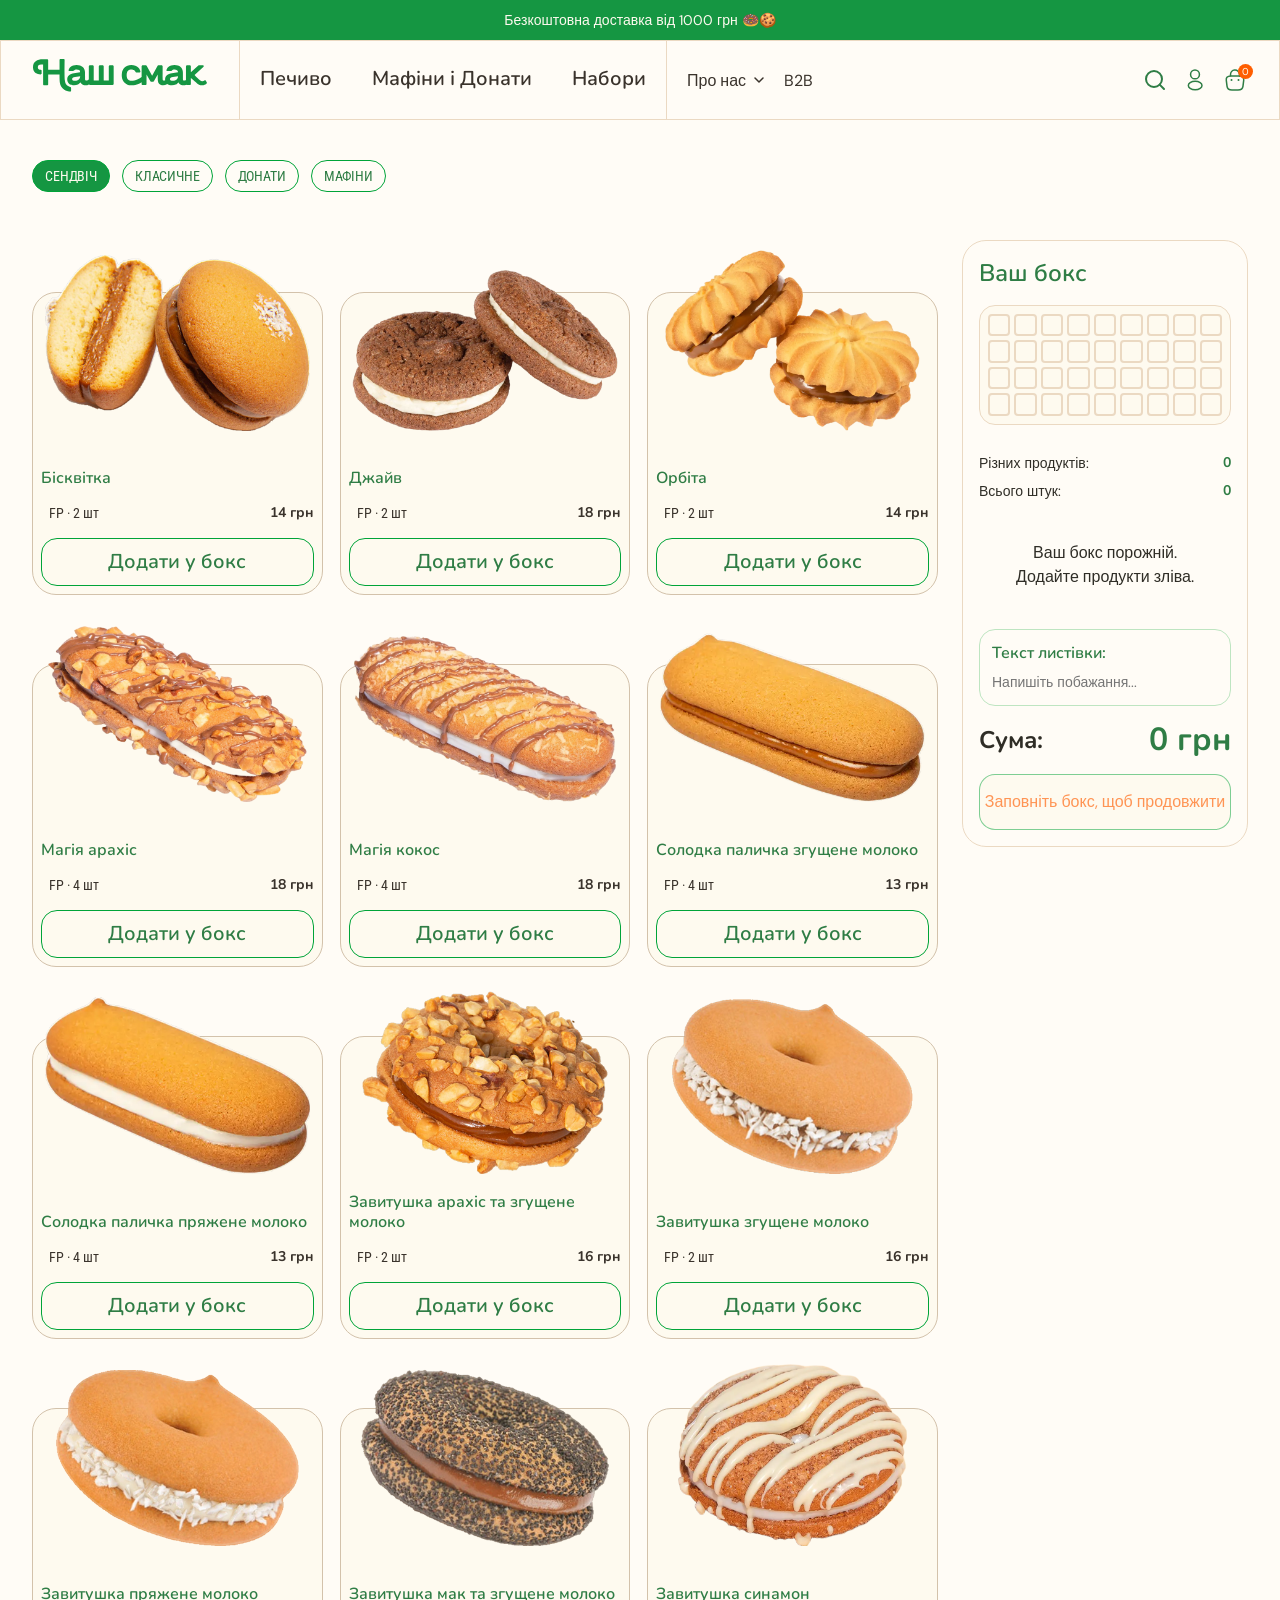
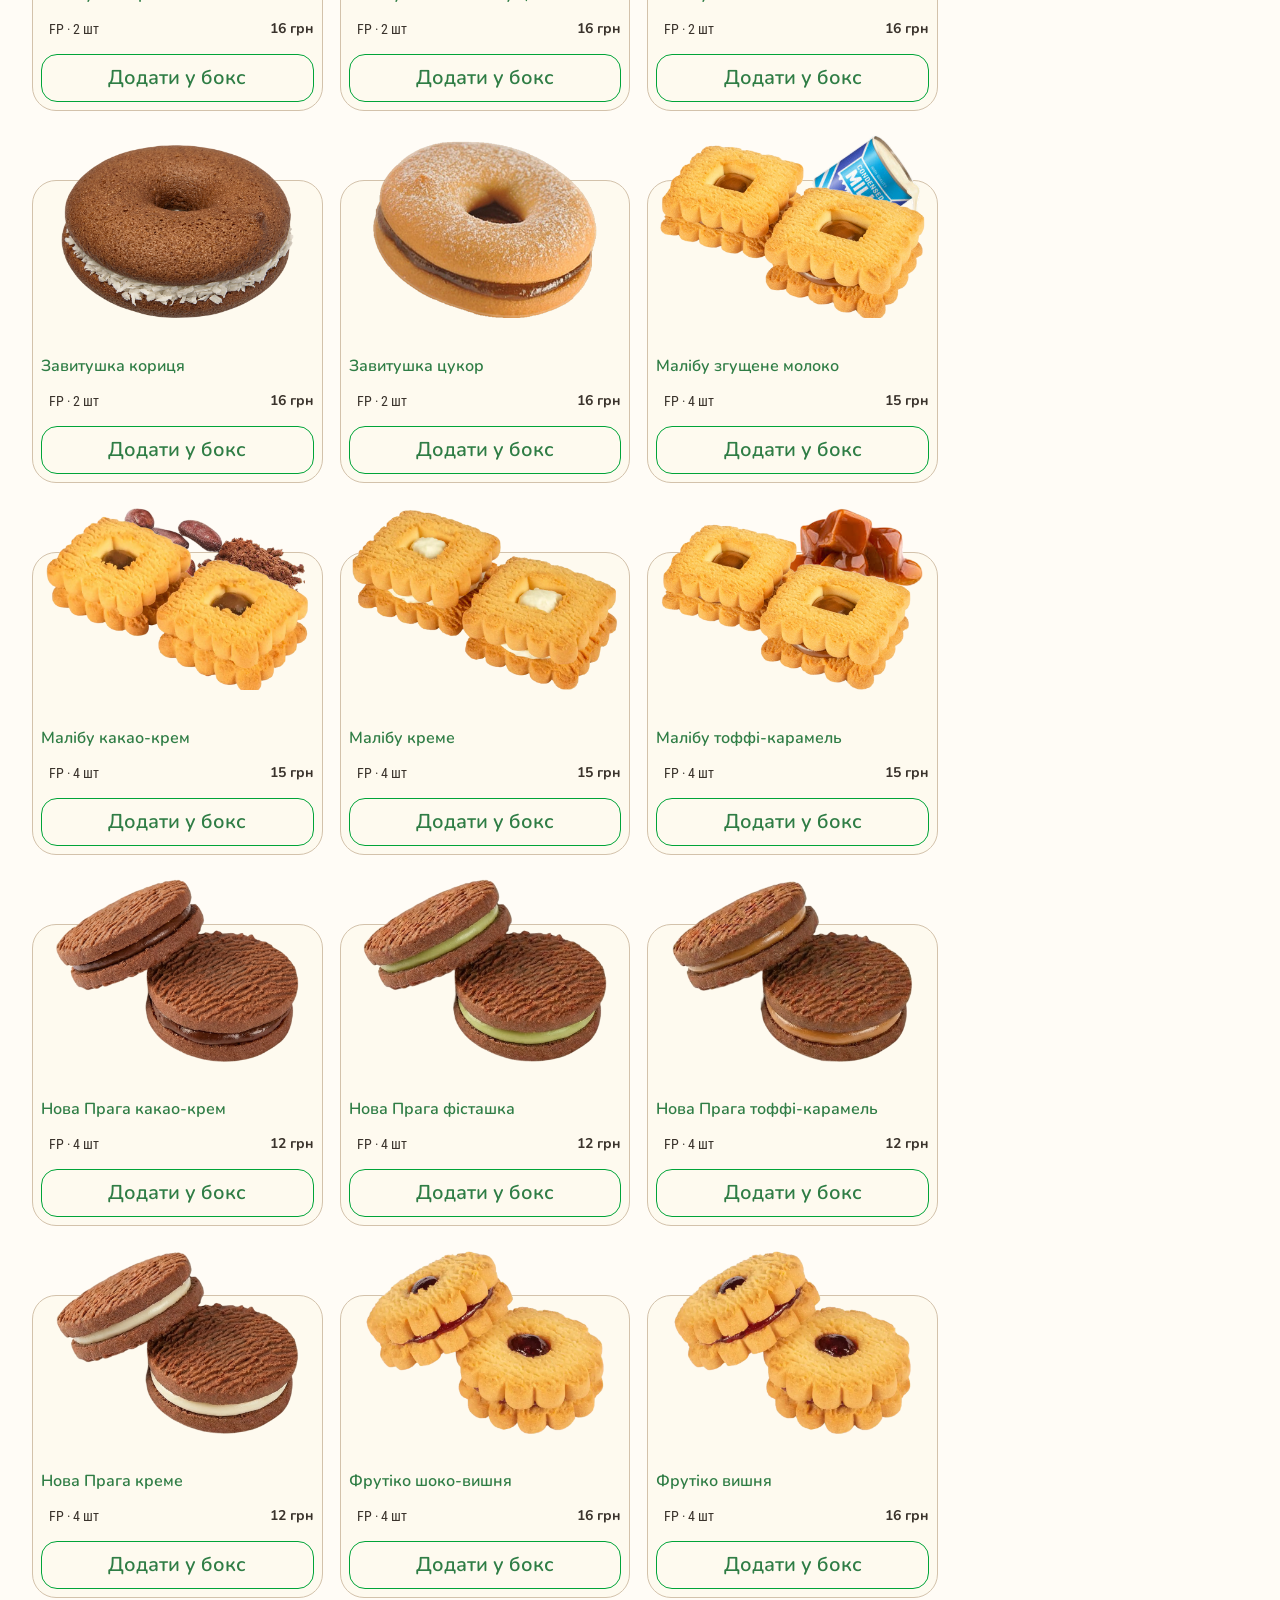
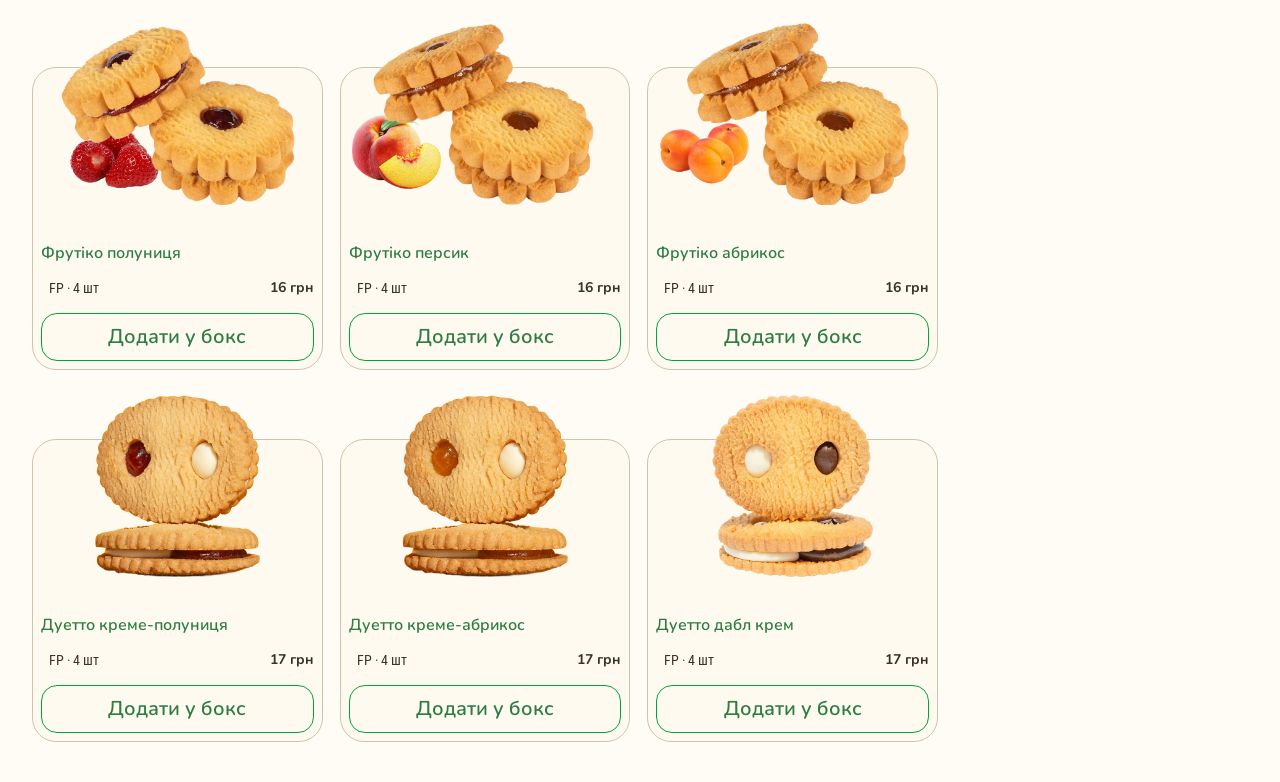
==== commit f4678a4f: "version 7" ====
--- a/box-builder.html
+++ b/box-builder.html
@@ -23,9 +23,8 @@
     </div>
     <nav class="header__categories">
       <a href="pechuvo.html" class="header__cat-tab">Печиво</a>
-      <a href="muffins-donuts.html" class="header__cat-tab">Мафіни & Донати</a>
-      <button class="header__cat-tab">Набори</button>
-      <button class="header__cat-tab header__cat-tab--active header__cat-tab--box">Зібрати бокс</button>
+      <a href="muffins-donuts.html" class="header__cat-tab">Мафіни і Донати</a>
+      <a href="nabory.html" class="header__cat-tab">Набори</a>
     </nav>
     <div class="header__right">
       <div class="header__nav">
@@ -72,8 +71,8 @@
           <img src="icons/account.svg" width="20" height="20" alt=""> Акаунт
         </a>
         <a href="pechuvo.html" class="mobile-menu__link">Печиво</a>
-        <a href="muffins-donuts.html" class="mobile-menu__link">Мафіни & Донати</a>
-        <a href="box-builder.html" class="mobile-menu__link mobile-menu__link--highlight" aria-current="page">Зібрати бокс</a>
+        <a href="muffins-donuts.html" class="mobile-menu__link">Мафіни і Донати</a>
+        <a href="nabory.html" class="mobile-menu__link">Набори</a>
         <a href="#" class="mobile-menu__link">Про нас</a>
         <a href="#" class="mobile-menu__link">B2B</a>
       </nav>
--- a/styles.css
+++ b/styles.css
@@ -185,7 +185,118 @@
   padding-top: 64px;
 }
 
+.catalog-toolbar {
+  display: flex;
+  align-items: flex-start;
+  gap: 24px;
+  padding-top: 64px;
+}
+
+.catalog-toolbar .subcategories {
+  flex: 1;
+  min-width: 0;
+  padding-top: 0;
+}
+
+.sort-control {
+  position: relative;
+  flex-shrink: 0;
+  margin-left: auto;
+}
+
+.sort-control__button {
+  display: inline-flex;
+  align-items: center;
+  gap: 8px;
+  height: 40px;
+  padding: 8px 16px;
+  border: 1px solid var(--green-250);
+  border-radius: 24px;
+  background: transparent;
+  color: var(--green-500);
+  font-family: var(--font-condensed);
+  font-weight: 400;
+  font-size: 16px;
+  line-height: 20px;
+  transition: border-color 0.2s, color 0.2s, background 0.2s;
+}
+
+.sort-control__button:hover {
+  border-color: var(--orange);
+  color: var(--orange);
+}
+
+.sort-control__button.is-open {
+  border-color: var(--green-250);
+  color: var(--green-500);
+}
+
+.sort-control__button-label {
+  white-space: nowrap;
+}
+
+.sort-control__button-caret {
+  width: 24px;
+  height: 24px;
+  transition: transform 0.2s ease;
+}
+
+.sort-control__button.is-open .sort-control__button-caret {
+  transform: rotate(180deg);
+}
+
+.sort-control__button-icon {
+  display: none;
+}
+
+.sort-control__menu {
+  position: absolute;
+  top: calc(100% + 8px);
+  right: 0;
+  z-index: 50;
+  display: flex;
+  flex-direction: column;
+  gap: 4px;
+  min-width: 216px;
+  padding: 8px;
+  border: 1px solid var(--green-100);
+  border-radius: 16px;
+  background: var(--beige-100);
+  box-shadow: 0 10px 24px rgba(58, 51, 44, 0.08);
+}
+
+.sort-control__menu[hidden] {
+  display: none;
+}
+
+.sort-control__option {
+  width: 100%;
+  padding: 8px 12px;
+  border: none;
+  border-radius: 12px;
+  background: transparent;
+  text-align: left;
+  color: var(--brown-500);
+  font-family: var(--font-body);
+  font-weight: 400;
+  font-size: 16px;
+  line-height: 24px;
+  transition: background 0.2s, color 0.2s;
+}
+
+.sort-control__option:hover {
+  background: rgba(21, 150, 66, 0.08);
+}
+
+.sort-control__option--active {
+  color: var(--green-500);
+  background: rgba(21, 150, 66, 0.08);
+}
+
 .pill {
+  display: inline-flex;
+  align-items: center;
+  justify-content: center;
   height: 40px;
   padding: 10px 16px;
   border-radius: 24px;
@@ -214,6 +325,17 @@
 .pill--active:hover {
   border-color: var(--green-250);
   color: var(--beige-250);
+}
+
+.pill--disabled,
+.pill--disabled:hover {
+  border-color: var(--brown-300);
+  color: rgba(58, 51, 44, 0.45);
+  cursor: default;
+}
+
+.pill--link {
+  text-decoration: none;
 }
 
 /* === Product Grid === */
@@ -517,6 +639,250 @@
   display: none;
 }
 
+/* === Sets page === */
+.sets-grid {
+  align-items: start;
+}
+
+.set-card,
+.set-promo-card {
+  grid-column: span 3;
+}
+
+.set-card {
+  background: var(--beige-250);
+  border: 1px solid var(--brown-300);
+  border-radius: 24px;
+  overflow: visible;
+  display: flex;
+  flex-direction: column;
+  align-items: stretch;
+  justify-content: flex-end;
+  position: relative;
+  height: 376px;
+  margin-top: 42%;
+}
+
+.set-card__image-wrap {
+  width: 100%;
+  aspect-ratio: 430 / 320;
+  position: relative;
+  overflow: visible;
+  flex-shrink: 0;
+  padding: 0;
+}
+
+.set-card__image {
+  position: absolute;
+  top: 0;
+  left: 0;
+  width: 100%;
+  height: 100%;
+  object-fit: contain;
+  display: block;
+}
+
+.set-card__body {
+  display: flex;
+  flex: 1;
+  flex-direction: column;
+  gap: 16px;
+  padding: 8px 16px 16px;
+}
+
+.set-card__title {
+  min-height: 48px;
+  font-family: var(--font-heading);
+  font-weight: 700;
+  font-size: 20px;
+  line-height: 24px;
+  color: var(--green-500);
+}
+
+.set-card__meta {
+  display: flex;
+  align-items: center;
+  justify-content: space-between;
+  gap: 16px;
+  padding: 8px 0 8px 8px;
+}
+
+.set-card__label {
+  font-family: var(--font-condensed);
+  font-weight: 400;
+  font-size: 16px;
+  line-height: 24px;
+  text-transform: uppercase;
+  color: var(--brown-500);
+}
+
+.set-card__price {
+  font-family: var(--font-heading);
+  font-weight: 700;
+  font-size: 20px;
+  line-height: 24px;
+  color: var(--brown-500);
+  white-space: nowrap;
+}
+
+.set-card__control-wrap {
+  position: relative;
+  width: 100%;
+}
+
+.set-card__control {
+  display: flex;
+  align-items: center;
+  justify-content: space-between;
+  width: 100%;
+  min-height: 48px;
+  background: var(--beige-100);
+  border: 1px solid var(--green-100);
+  border-radius: 16px;
+  padding: 0 8px 0 16px;
+  cursor: pointer;
+}
+
+.set-card__weight {
+  font-family: var(--font-condensed);
+  font-weight: 400;
+  font-size: 16px;
+  line-height: 24px;
+  text-transform: uppercase;
+  color: var(--brown-500);
+}
+
+.set-card__price-group {
+  display: flex;
+  align-items: center;
+  gap: 16px;
+  padding: 0 8px;
+  flex-shrink: 0;
+}
+
+.set-card__caret {
+  width: 32px;
+  height: 32px;
+  flex-shrink: 0;
+}
+
+.set-card__caret--open {
+  transform: rotate(180deg);
+}
+
+.set-card__dropdown-menu {
+  position: absolute;
+  top: 100%;
+  left: 0;
+  width: 100%;
+  margin-top: 0;
+  padding: 8px 16px;
+  display: flex;
+  flex-direction: column;
+  gap: 8px;
+  background: var(--beige-100);
+  border: 1px solid var(--green-100);
+  border-radius: 16px;
+  box-shadow: 0 4px 16px rgba(0, 0, 0, 0.08);
+  z-index: 10;
+}
+
+.set-card__dropdown-item {
+  width: 100%;
+  min-height: 32px;
+  padding: 0;
+  display: flex;
+  align-items: center;
+  justify-content: space-between;
+  gap: 8px;
+  text-align: left;
+}
+
+.set-card__dropdown-label {
+  font-family: var(--font-condensed);
+  font-weight: 400;
+  font-size: 16px;
+  line-height: 24px;
+  text-transform: uppercase;
+  color: var(--brown-500);
+}
+
+.set-card__dropdown-price {
+  font-family: var(--font-heading);
+  font-weight: 600;
+  font-size: 20px;
+  line-height: 24px;
+  color: var(--brown-500);
+  white-space: nowrap;
+}
+
+.set-card__btn {
+  width: 100%;
+  min-height: 48px;
+  height: 48px;
+  border: 1px solid var(--green-250);
+  border-radius: 16px;
+  font-family: var(--font-heading);
+  font-weight: 700;
+  font-size: 20px;
+  line-height: 24px;
+  color: var(--green-500);
+  background: var(--beige-250);
+}
+
+.set-promo-card {
+  min-height: 376px;
+  height: 376px;
+  margin-top: 42%;
+  background: var(--green-300);
+  border-radius: 24px;
+  padding: 24px;
+  display: flex;
+  flex-direction: column;
+  justify-content: space-between;
+  gap: 32px;
+  color: var(--beige-250);
+}
+
+.set-promo-card__text {
+  display: flex;
+  flex-direction: column;
+  gap: 24px;
+}
+
+.set-promo-card__title {
+  font-family: var(--font-heading);
+  font-weight: 700;
+  font-size: 36px;
+  line-height: 36px;
+  color: var(--beige-250);
+}
+
+.set-promo-card__desc {
+  font-family: var(--font-body);
+  font-weight: 400;
+  font-size: 20px;
+  line-height: 28px;
+  color: var(--beige-250);
+}
+
+.set-promo-card__btn {
+  display: inline-flex;
+  align-items: center;
+  justify-content: center;
+  width: 100%;
+  min-height: 48px;
+  height: 48px;
+  border-radius: 16px;
+  background: var(--beige-250);
+  font-family: var(--font-heading);
+  font-weight: 700;
+  font-size: 20px;
+  line-height: 24px;
+  color: var(--green-500);
+  text-decoration: none;
+}
+
 /* =============================================
    Responsive — Burger & Mobile Menu (base)
    ============================================= */
@@ -787,6 +1153,42 @@
     gap: 12px;
   }
 
+  .catalog-toolbar {
+    padding-top: 40px;
+    gap: 16px;
+  }
+
+  .catalog-toolbar .subcategories {
+    gap: 12px;
+  }
+
+  .sort-control__button {
+    height: 32px;
+    padding: 4px 12px;
+    border-radius: 16px;
+    font-size: 14px;
+    line-height: 18px;
+  }
+
+  .sort-control__button-caret {
+    width: 20px;
+    height: 20px;
+  }
+
+  .sort-control__menu {
+    min-width: 188px;
+    padding: 4px;
+    border-radius: 8px;
+    gap: 2px;
+  }
+
+  .sort-control__option {
+    padding: 6px 8px;
+    border-radius: 8px;
+    font-size: 14px;
+    line-height: 18px;
+  }
+
   .pill {
     height: 32px;
     padding: 6px 12px;
@@ -915,6 +1317,110 @@
     font-size: 16px;
     border-radius: 8px;
   }
+
+  .set-card,
+  .set-promo-card {
+    min-height: 260px;
+    border-radius: 8px;
+  }
+
+  .set-promo-card {
+    height: 260px;
+    margin-top: 42%;
+  }
+
+  .set-card {
+    height: 260px;
+    margin-top: 42%;
+  }
+
+  .set-card__body {
+    gap: 8px;
+    padding: 8px;
+  }
+
+  .set-card__title {
+    min-height: 40px;
+    font-size: 16px;
+    line-height: 20px;
+    font-weight: 600;
+  }
+
+  .set-card__meta {
+    gap: 8px;
+    padding: 8px 0 8px 8px;
+  }
+
+  .set-card__label,
+  .set-card__price {
+    font-size: 14px;
+    line-height: 18px;
+  }
+
+  .set-card__control {
+    min-height: 48px;
+    border-radius: 8px;
+    padding: 4px 8px;
+  }
+
+  .set-card__weight,
+  .set-card__dropdown-label {
+    font-size: 14px;
+    line-height: 18px;
+  }
+
+  .set-card__price-group {
+    gap: 4px;
+    padding: 0;
+  }
+
+  .set-card__caret {
+    width: 24px;
+    height: 24px;
+  }
+
+  .set-card__dropdown-menu {
+    border-radius: 8px;
+    padding: 4px 8px;
+    gap: 4px;
+  }
+
+  .set-card__dropdown-item {
+    min-height: 18px;
+  }
+
+  .set-card__dropdown-price {
+    font-size: 14px;
+    line-height: 18px;
+  }
+
+  .set-card__btn,
+  .set-promo-card__btn {
+    min-height: 48px;
+    height: 48px;
+    border-radius: 8px;
+    font-size: 16px;
+    line-height: 24px;
+  }
+
+  .set-promo-card {
+    padding: 20px;
+    gap: 24px;
+  }
+
+  .set-promo-card__text {
+    gap: 20px;
+  }
+
+  .set-promo-card__title {
+    font-size: 26px;
+    line-height: 30px;
+  }
+
+  .set-promo-card__desc {
+    font-size: 14px;
+    line-height: 20px;
+  }
 }
 
 /* =============================================
@@ -1033,6 +1539,20 @@
   .promo-card {
     height: 220px;
   }
+
+  .set-card,
+  .set-promo-card {
+    min-height: 220px;
+  }
+
+  .set-promo-card {
+    height: 220px;
+    margin-top: 42%;
+  }
+
+  .set-card {
+    height: 220px;
+  }
 }
 
 /* =============================================
@@ -1074,6 +1594,52 @@
     padding-top: 24px;
     gap: 8px;
     flex-wrap: wrap;
+  }
+
+  .catalog-toolbar {
+    align-items: center;
+    gap: 8px;
+    padding-top: 24px;
+  }
+
+  .catalog-toolbar .subcategories {
+    gap: 8px;
+    flex-wrap: nowrap;
+    overflow-x: auto;
+    scrollbar-width: none;
+  }
+
+  .catalog-toolbar .subcategories::-webkit-scrollbar {
+    display: none;
+  }
+
+  .sort-control {
+    margin-left: 0;
+  }
+
+  .sort-control__button {
+    width: 24px;
+    height: 24px;
+    padding: 0;
+    border: none;
+    border-radius: 0;
+    background: transparent;
+    gap: 0;
+  }
+
+  .sort-control__button-label,
+  .sort-control__button-caret {
+    display: none;
+  }
+
+  .sort-control__button-icon {
+    display: block;
+    width: 24px;
+    height: 24px;
+  }
+
+  .sort-control__menu {
+    display: none;
   }
 
   .pill {
@@ -1120,6 +1686,115 @@
 
   .mobile-menu {
     width: 100%;
+  }
+
+  .set-card,
+  .set-promo-card {
+    grid-column: span 6;
+    min-height: 198px;
+    border-radius: 8px;
+  }
+
+  .set-promo-card {
+    height: 198px;
+    margin-top: 55%;
+  }
+
+  .set-card {
+    height: 198px;
+    margin-top: 55%;
+  }
+
+  .set-card__body {
+    gap: 8px;
+    padding: 8px;
+  }
+
+  .set-card__title {
+    min-height: 40px;
+    font-size: 16px;
+    line-height: 20px;
+    font-weight: 600;
+  }
+
+  .set-card__meta {
+    gap: 8px;
+    padding: 0;
+  }
+
+  .set-card__label,
+  .set-card__price {
+    font-size: 14px;
+    line-height: 20px;
+  }
+
+  .set-card__control {
+    min-height: 48px;
+    border-radius: 8px;
+    padding: 4px 8px;
+  }
+
+  .set-card__weight,
+  .set-card__dropdown-label,
+  .set-card__dropdown-price {
+    font-size: 14px;
+    line-height: 20px;
+  }
+
+  .set-card__price-group {
+    gap: 4px;
+    padding: 0;
+  }
+
+  .set-card__caret {
+    width: 24px;
+    height: 24px;
+  }
+
+  .set-card__dropdown-menu {
+    border-radius: 8px;
+    padding: 4px 8px;
+    gap: 4px;
+  }
+
+  .set-card__dropdown-item {
+    min-height: 20px;
+  }
+
+  .set-card__btn {
+    min-height: 48px;
+    height: 48px;
+    border-radius: 8px;
+    font-size: 16px;
+    line-height: 24px;
+  }
+
+  .set-promo-card {
+    padding: 8px;
+    gap: 16px;
+    border-radius: 8px;
+  }
+
+  .set-promo-card__text {
+    gap: 12px;
+  }
+
+  .set-promo-card__title {
+    font-size: 20px;
+    line-height: 24px;
+  }
+
+  .set-promo-card__desc {
+    font-size: 14px;
+    line-height: 20px;
+  }
+
+  .set-promo-card__btn {
+    min-height: 48px;
+    height: 48px;
+    border-radius: 8px;
+    font-size: 16px;
+    line-height: 24px;
   }
 
   .mobile-options-sheet__panel {
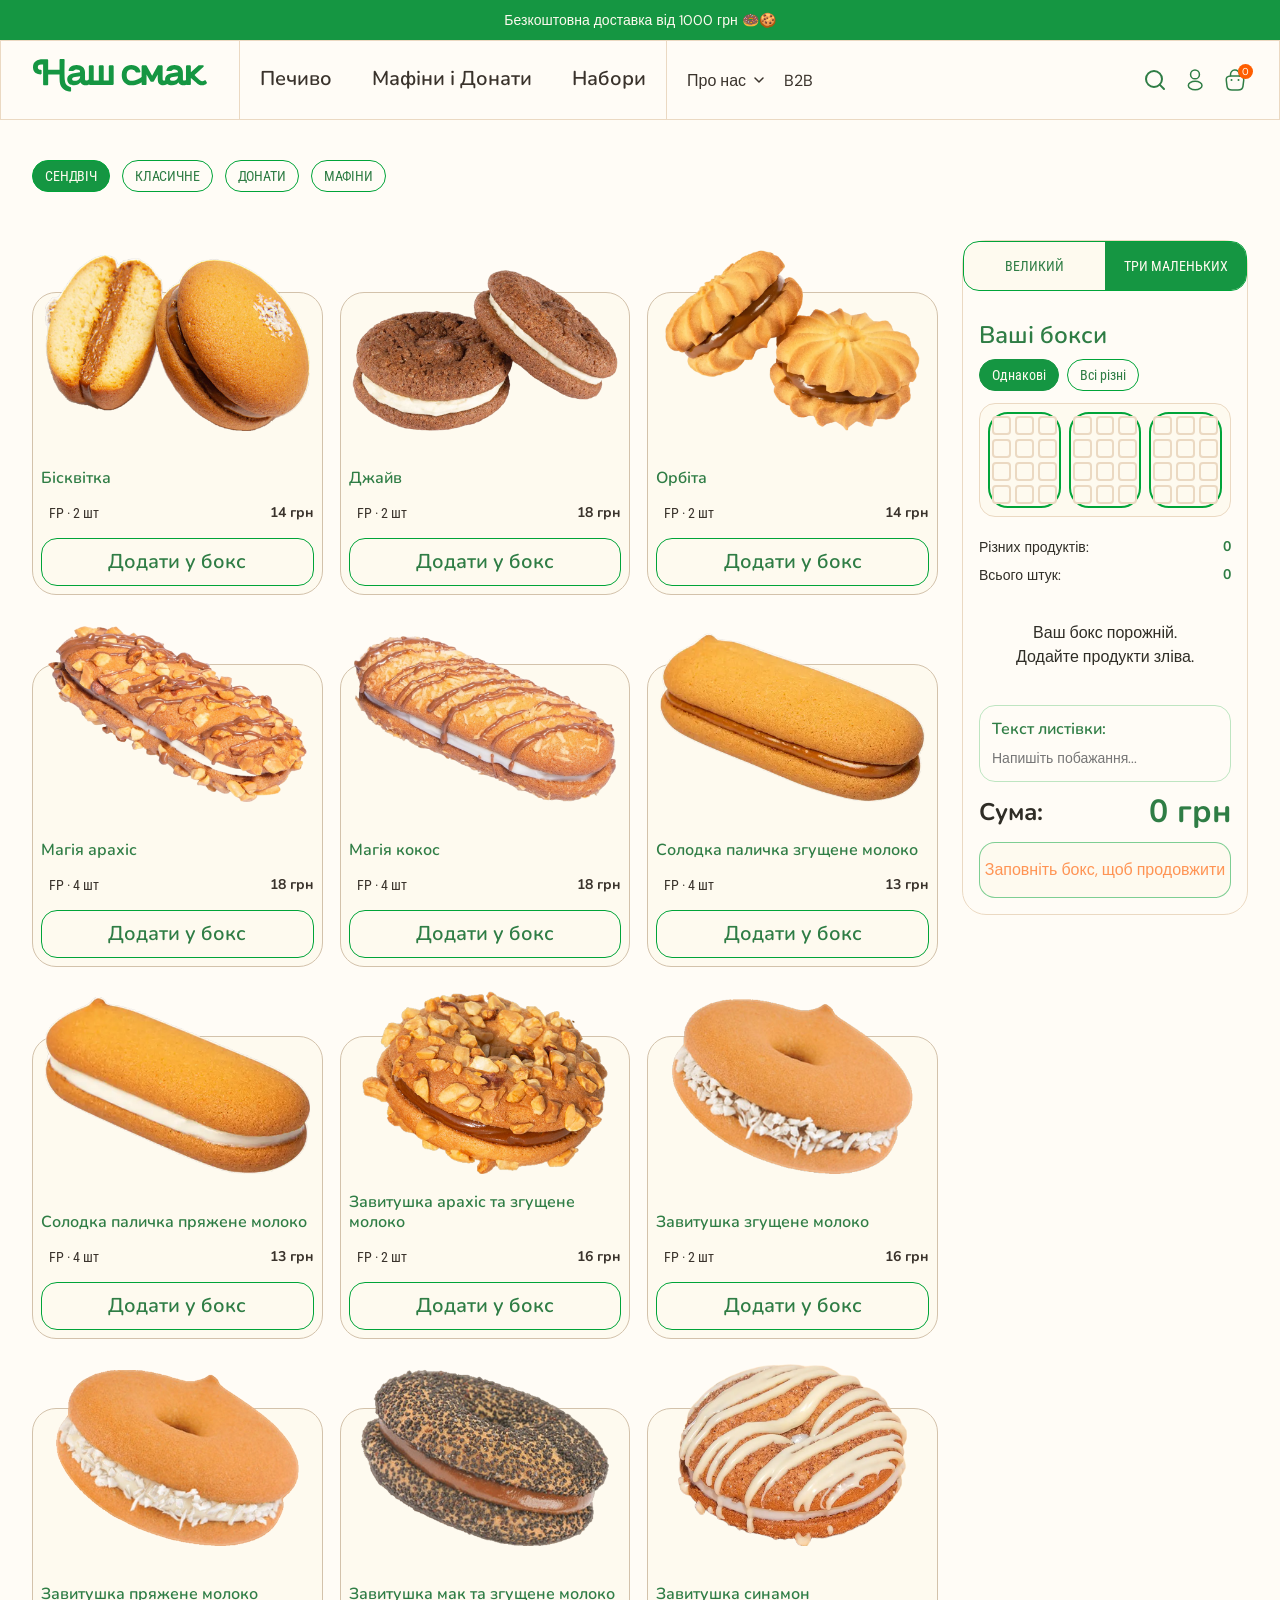
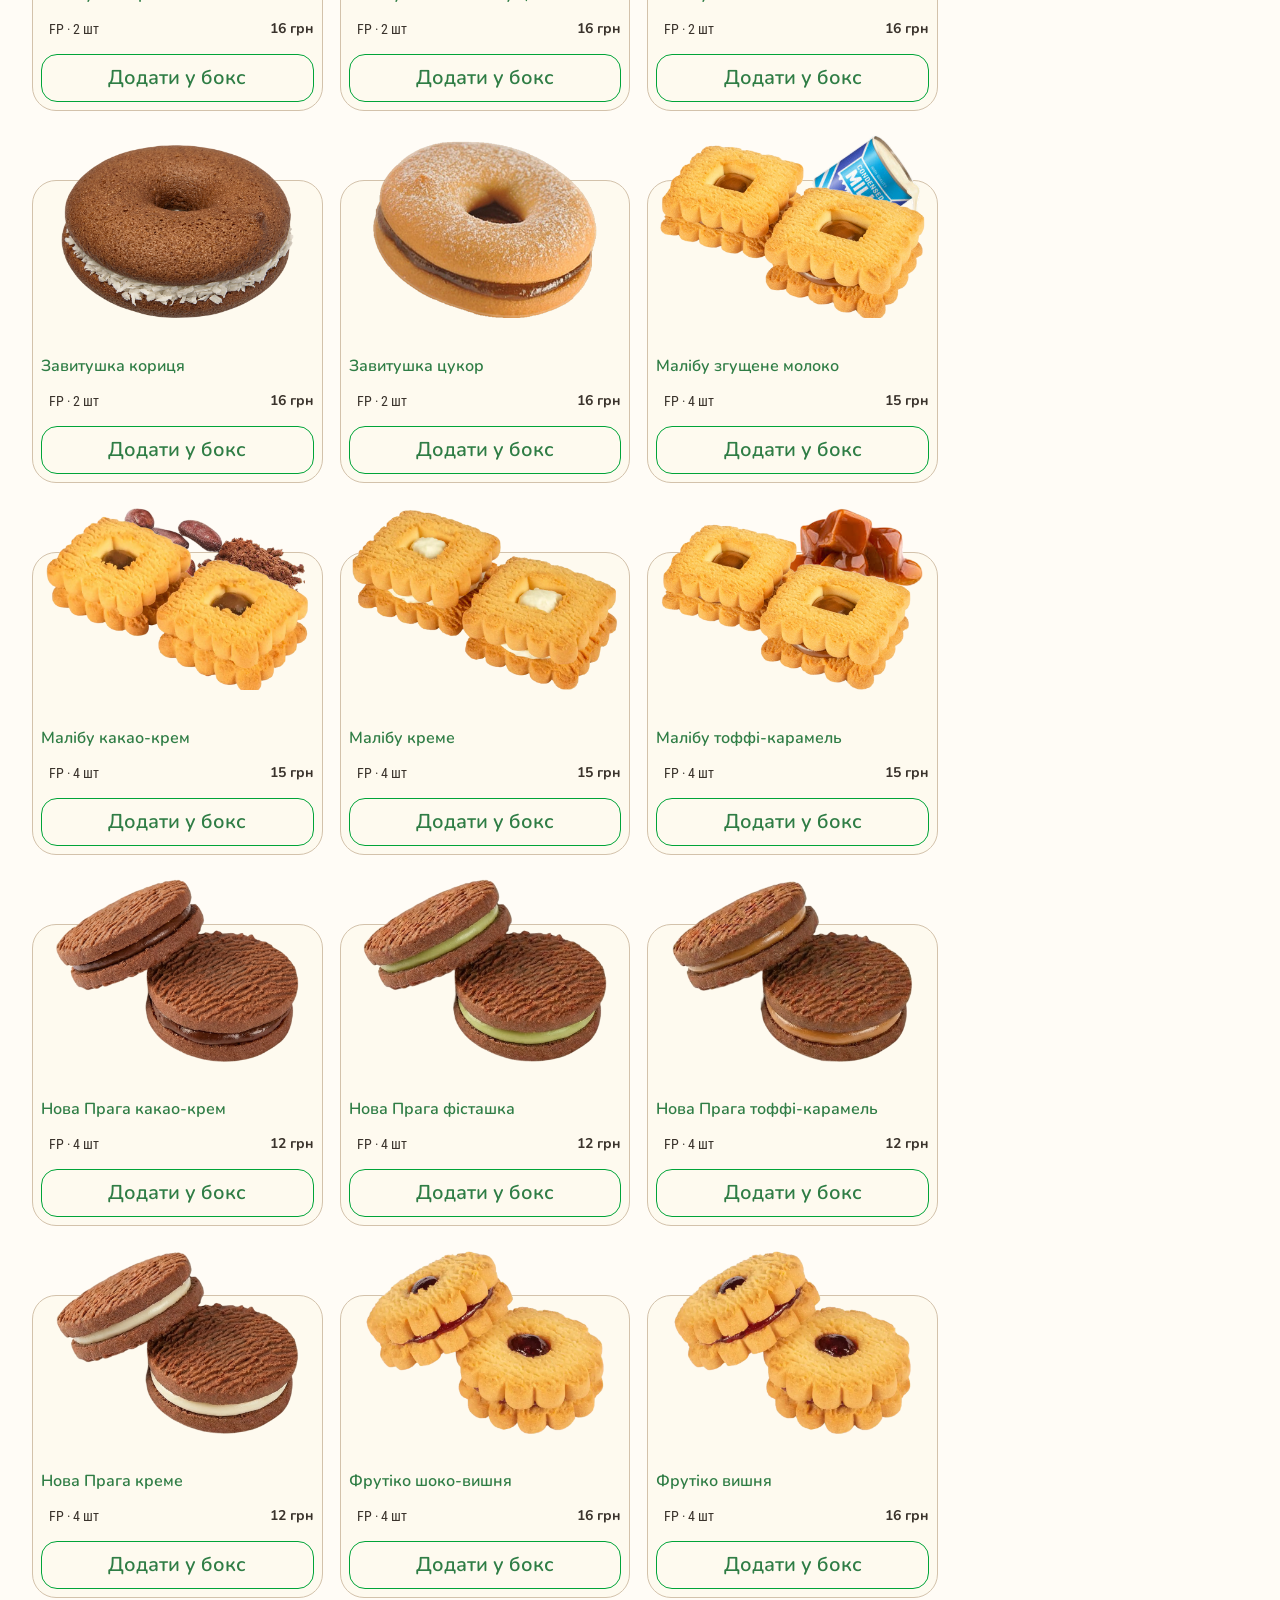
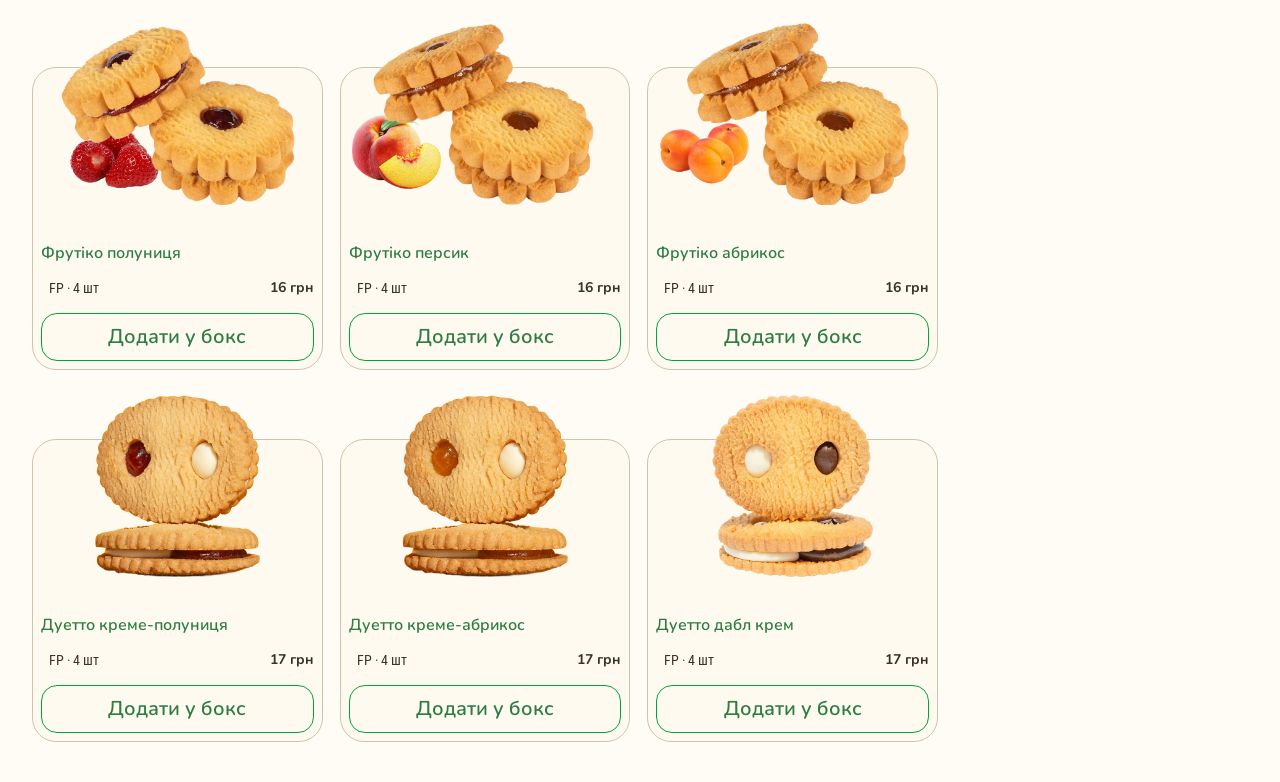
==== commit 5d19fa83: "version temp" ====
--- a/box-builder.html
+++ b/box-builder.html
@@ -34,7 +34,7 @@
         <a href="#" class="header__nav-link">B2B</a>
       </div>
       <div class="header__icons">
-        <button class="header__icon-btn header__search-btn" aria-label="Пошук">
+        <button class="header__icon-btn header__search-btn" aria-label="Пошук" data-search-trigger>
           <img src="icons/search.svg" width="24" height="24" alt="">
         </button>
         <button class="header__icon-btn header__account-btn" aria-label="Акаунт">
@@ -64,7 +64,7 @@
         </button>
       </div>
       <nav class="mobile-menu__nav">
-        <a href="#" class="mobile-menu__link">
+        <a href="#" class="mobile-menu__link" data-search-trigger>
           <img src="icons/search.svg" width="20" height="20" alt=""> Пошук
         </a>
         <a href="#" class="mobile-menu__link">
@@ -80,6 +80,13 @@
   </div>
 
   <main class="main">
+    <div class="box-mode-switcher-wrap box-mode-switcher-wrap--mobile" aria-label="Режим боксу">
+      <div class="box-mode-switcher" role="group" aria-label="Вибір розміру боксу">
+        <button type="button" class="box-mode-switcher__option" data-box-mode="large" aria-pressed="false">ВЕЛИКИЙ</button>
+        <button type="button" class="box-mode-switcher__option box-mode-switcher__option--active" data-box-mode="three-small" aria-pressed="true">ТРИ МАЛЕНЬКИХ</button>
+      </div>
+    </div>
+
     <!-- Subcategory pills -->
     <div class="subcategories">
       <button class="pill pill--active" data-filter="sandwich">сендвіч</button>
@@ -142,5 +149,6 @@
   <script src="products-data.js"></script>
   <script src="box-builder.js"></script>
   <script src="responsive.js"></script>
+  <script src="search.js"></script>
 </body>
 </html>
--- a/styles.css
+++ b/styles.css
@@ -169,6 +169,66 @@
   display: flex;
   align-items: center;
   justify-content: center;
+}
+
+.header--search-open .header__nav {
+  display: none;
+}
+
+.header--search-open .header__search-btn {
+  display: none;
+}
+
+.header--search-open .header__right {
+  justify-content: flex-end;
+  gap: 24px;
+}
+
+.header-search-inline {
+  flex: 1;
+  min-width: 0;
+  max-width: 720px;
+  position: relative;
+}
+
+.header-search-inline__inner {
+  position: relative;
+  width: 100%;
+}
+
+.header-search-inline__dropdown {
+  position: absolute;
+  top: calc(100% + 8px);
+  left: 0;
+  width: 100%;
+  max-height: min(60vh, 640px);
+  overflow-y: auto;
+  background: var(--beige-250);
+  border: 1px solid var(--brown-300);
+  border-radius: 24px;
+  box-shadow: 0 24px 64px rgba(58, 51, 44, 0.14);
+  z-index: 20;
+}
+
+.header-search-inline--menu {
+  flex: none;
+  max-width: none;
+  width: 100%;
+}
+
+.header-search-inline--menu .header-search-inline__dropdown {
+  position: static;
+  width: 100%;
+  max-height: min(44vh, 420px);
+  margin-top: 12px;
+  border-radius: 16px;
+  box-shadow: none;
+}
+
+.header-search-inline--menu .site-search__field {
+  height: 48px;
+  padding: 0 12px;
+  border-radius: 16px;
 }
 
 /* === Main === */
@@ -1113,6 +1173,180 @@
   border-bottom: none;
 }
 
+/* === Shared Search === */
+.site-search {
+  position: fixed;
+  inset: 0;
+  z-index: 1400;
+  opacity: 0;
+  pointer-events: none;
+  transition: opacity 0.2s ease;
+}
+
+.site-search.is-open {
+  opacity: 1;
+  pointer-events: auto;
+}
+
+.site-search__backdrop {
+  position: absolute;
+  inset: 0;
+  background: rgba(58, 51, 44, 0.16);
+  backdrop-filter: blur(8px);
+}
+
+.site-search__panel {
+  position: relative;
+  width: min(720px, calc(100vw - 32px));
+  margin: 96px auto 0;
+  background: var(--beige-250);
+  border: 1px solid var(--brown-300);
+  border-radius: 24px;
+  overflow: hidden;
+  box-shadow: 0 24px 64px rgba(58, 51, 44, 0.14);
+}
+
+.site-search__header {
+  padding: 16px;
+  border-bottom: 1px solid rgba(235, 217, 194, 0.8);
+}
+
+.site-search__field {
+  display: flex;
+  align-items: center;
+  gap: 12px;
+  height: 56px;
+  padding: 0 16px;
+  border: none;
+  border-radius: 16px;
+  background: var(--beige-100);
+}
+
+.site-search__field-icon {
+  flex-shrink: 0;
+}
+
+.site-search__input {
+  flex: 1;
+  width: 100%;
+  min-width: 0;
+  border: none;
+  background: transparent;
+  outline: none;
+  color: var(--brown-500);
+  font-family: var(--font-body);
+  font-size: 18px;
+  line-height: 24px;
+}
+
+.site-search__input::placeholder {
+  color: rgba(58, 51, 44, 0.56);
+}
+
+.site-search__close {
+  display: inline-flex;
+  align-items: center;
+  justify-content: center;
+  width: 32px;
+  height: 32px;
+  flex-shrink: 0;
+}
+
+.site-search__body {
+  max-height: min(60vh, 640px);
+  overflow-y: auto;
+}
+
+.site-search__empty {
+  padding: 20px 24px 24px;
+  color: rgba(58, 51, 44, 0.72);
+  font-family: var(--font-body);
+  font-size: 16px;
+  line-height: 24px;
+}
+
+.site-search__results {
+  display: flex;
+  flex-direction: column;
+}
+
+.site-search__suggestion-title {
+  padding: 16px 16px 8px;
+  font-family: var(--font-body);
+  font-size: 14px;
+  line-height: 18px;
+  font-weight: 600;
+  color: rgba(58, 51, 44, 0.72);
+}
+
+.site-search__result {
+  display: grid;
+  grid-template-columns: 64px minmax(0, 1fr) auto;
+  align-items: center;
+  gap: 16px;
+  padding: 12px 16px;
+  border-top: 1px solid rgba(235, 217, 194, 0.7);
+  background: transparent;
+  transition: background 0.2s ease;
+}
+
+.site-search__result:hover {
+  background: rgba(235, 217, 194, 0.2);
+}
+
+.site-search__result-media {
+  width: 64px;
+  height: 64px;
+  border-radius: 12px;
+  background: var(--beige-100);
+  overflow: hidden;
+}
+
+.site-search__result-media img {
+  display: block;
+  width: 100%;
+  height: 100%;
+  object-fit: contain;
+}
+
+.site-search__result-copy {
+  min-width: 0;
+  display: flex;
+  flex-direction: column;
+  gap: 4px;
+}
+
+.site-search__result-name {
+  font-family: var(--font-heading);
+  font-size: 20px;
+  line-height: 24px;
+  font-weight: 700;
+  color: var(--green-500);
+}
+
+.site-search__highlight {
+  background: rgba(0, 164, 57, 0.12);
+  color: inherit;
+  border-radius: 6px;
+  padding: 0 2px;
+}
+
+.site-search__result-meta {
+  font-family: var(--font-body);
+  font-size: 14px;
+  line-height: 18px;
+  color: rgba(58, 51, 44, 0.8);
+}
+
+.site-search__result-price {
+  white-space: nowrap;
+  font-family: var(--font-heading);
+  font-size: 20px;
+  line-height: 24px;
+  font-weight: 600;
+  color: var(--brown-500);
+}
+
 /* =============================================
    Responsive — Compact cards + header (≤1599px)
    ============================================= */
@@ -1136,6 +1370,10 @@
   .header__icons {
     padding: 0 32px;
     gap: 16px;
+  }
+
+  .header-search-inline {
+    max-width: 560px;
   }
 
   /* Layout */
@@ -1456,7 +1694,6 @@
     display: none;
   }
 
-  .header__search-btn,
   .header__account-btn {
     display: none;
   }
@@ -1472,6 +1709,10 @@
 
   .header__right {
     justify-content: flex-end;
+  }
+
+  .header-search-inline {
+    max-width: none;
   }
 }
 
@@ -1510,7 +1751,6 @@
     display: none;
   }
 
-  .header__search-btn,
   .header__account-btn {
     display: none;
   }
@@ -1562,6 +1802,10 @@
 @media (max-width: 767px) {
   .header__logo {
     flex: 1;
+  }
+
+  .header__search-btn {
+    display: none;
   }
 
   .header__logo a img {
@@ -1688,6 +1932,67 @@
     width: 100%;
   }
 
+  .header--search-open .header__right {
+    gap: 12px;
+  }
+
+  .header-search-inline {
+    max-width: none;
+  }
+
+  .header-search-inline__dropdown {
+    top: calc(100% + 6px);
+    border-radius: 16px;
+  }
+
+  .site-search__panel {
+    width: calc(100vw - 24px);
+    margin-top: 72px;
+    border-radius: 16px;
+  }
+
+  .site-search__header {
+    padding: 12px;
+  }
+
+  .site-search__field {
+    height: 48px;
+    border-radius: 12px;
+    padding: 0 12px;
+  }
+
+  .site-search__input {
+    font-size: 16px;
+    line-height: 24px;
+  }
+
+  .site-search__result {
+    grid-template-columns: 52px minmax(0, 1fr);
+    gap: 12px;
+    padding: 10px 12px;
+  }
+
+  .site-search__result-media {
+    width: 52px;
+    height: 52px;
+    border-radius: 10px;
+  }
+
+  .site-search__result-name {
+    font-size: 16px;
+    line-height: 20px;
+  }
+
+  .site-search__result-meta,
+  .site-search__result-price {
+    font-size: 14px;
+    line-height: 18px;
+  }
+
+  .site-search__result-price {
+    grid-column: 2;
+  }
+
   .set-card,
   .set-promo-card {
     grid-column: span 6;
@@ -1725,7 +2030,7 @@
   .set-card__label,
   .set-card__price {
     font-size: 14px;
-    line-height: 20px;
+    line-height: 18px;
   }
 
   .set-card__control {
@@ -1738,7 +2043,7 @@
   .set-card__dropdown-label,
   .set-card__dropdown-price {
     font-size: 14px;
-    line-height: 20px;
+    line-height: 18px;
   }
 
   .set-card__price-group {
@@ -1758,7 +2063,7 @@
   }
 
   .set-card__dropdown-item {
-    min-height: 20px;
+    min-height: 18px;
   }
 
   .set-card__btn {
@@ -2064,10 +2369,24 @@
   line-height: 40px;
 }
 
+.home-feature__intro {
+  display: flex;
+  flex-direction: column;
+  gap: 16px;
+}
+
+.home-feature__subtitle {
+  font-family: var(--font-heading);
+  font-weight: 700;
+  font-size: 20px;
+  line-height: 24px;
+  color: inherit;
+}
+
 .home-feature__text {
   font-family: 'Rubik', var(--font-body), sans-serif;
   font-weight: 400;
-  font-size: 20px;
+  font-size: 16px;
   line-height: 24px;
   color: var(--green-500);
 }
@@ -2095,6 +2414,212 @@
   color: var(--orange);
 }
 
+.home-modal-overlay {
+  position: fixed;
+  inset: 0;
+  display: flex;
+  align-items: center;
+  justify-content: center;
+  padding: 32px;
+  background: rgba(58, 51, 44, 0.32);
+  opacity: 0;
+  pointer-events: none;
+  transition: opacity 0.2s ease;
+  z-index: 1200;
+}
+
+.home-modal-overlay.is-open {
+  opacity: 1;
+  pointer-events: auto;
+}
+
+.home-modal {
+  position: relative;
+  width: min(100%, 640px);
+  background: var(--beige-250);
+  border: 1px solid var(--brown-300);
+  border-radius: 24px;
+  padding: 32px;
+  box-shadow: 0 24px 64px rgba(58, 51, 44, 0.16);
+}
+
+.home-modal__close {
+  position: absolute;
+  top: 24px;
+  right: 24px;
+  display: inline-flex;
+  align-items: center;
+  justify-content: center;
+  color: var(--brown-500);
+}
+
+.home-modal__content {
+  display: flex;
+  flex-direction: column;
+  gap: 32px;
+}
+
+.home-modal__content[hidden] {
+  display: none;
+}
+
+.home-modal__header {
+  display: flex;
+  flex-direction: column;
+  gap: 12px;
+  padding-right: 48px;
+}
+
+.home-modal__title {
+  font-family: var(--font-heading);
+  font-weight: 700;
+  font-size: 32px;
+  line-height: 40px;
+  color: var(--green-500);
+}
+
+.home-modal__text {
+  font-family: var(--font-body);
+  font-weight: 400;
+  font-size: 16px;
+  line-height: 24px;
+  color: var(--brown-500);
+}
+
+.home-order-form {
+  display: flex;
+  flex-direction: column;
+  gap: 20px;
+}
+
+.home-order-form__row {
+  display: grid;
+  grid-template-columns: repeat(2, minmax(0, 1fr));
+  gap: 16px;
+}
+
+.home-order-form__field {
+  display: flex;
+  flex-direction: column;
+  gap: 8px;
+}
+
+.home-order-form__label {
+  font-family: var(--font-heading);
+  font-weight: 700;
+  font-size: 18px;
+  line-height: 24px;
+  color: var(--brown-500);
+}
+
+.home-order-form__hint {
+  font-family: var(--font-body);
+  font-size: 14px;
+  line-height: 20px;
+  color: rgba(58, 51, 44, 0.76);
+}
+
+.home-order-form__input,
+.home-order-form__textarea {
+  width: 100%;
+  border: 1px solid var(--brown-300);
+  border-radius: 16px;
+  background: var(--beige-100);
+  padding: 14px 16px;
+  font-family: var(--font-body);
+  font-size: 16px;
+  line-height: 24px;
+  color: var(--brown-500);
+  outline: none;
+}
+
+.home-order-form__input:focus,
+.home-order-form__textarea:focus {
+  border-color: var(--green-250);
+}
+
+.home-order-form__textarea {
+  resize: vertical;
+  min-height: 112px;
+}
+
+.home-order-form__checkbox {
+  display: flex;
+  align-items: flex-start;
+  gap: 12px;
+  padding: 4px 0;
+}
+
+.home-order-form__checkbox-input {
+  position: absolute;
+  opacity: 0;
+  pointer-events: none;
+}
+
+.home-order-form__checkbox-box {
+  position: relative;
+  flex-shrink: 0;
+  width: 20px;
+  height: 20px;
+  margin-top: 2px;
+  border: 1px solid var(--green-250);
+  border-radius: 6px;
+  background: var(--beige-100);
+}
+
+.home-order-form__checkbox-box::after {
+  content: "";
+  position: absolute;
+  top: 2px;
+  left: 6px;
+  width: 5px;
+  height: 10px;
+  border-right: 2px solid var(--beige-250);
+  border-bottom: 2px solid var(--beige-250);
+  opacity: 0;
+  transform: rotate(45deg);
+}
+
+.home-order-form__checkbox-input:checked + .home-order-form__checkbox-box {
+  background: var(--green-300);
+  border-color: var(--green-300);
+}
+
+.home-order-form__checkbox-input:checked + .home-order-form__checkbox-box::after {
+  opacity: 1;
+}
+
+.home-order-form__checkbox-copy {
+  display: flex;
+  flex-direction: column;
+  gap: 4px;
+}
+
+.home-order-form__submit {
+  display: inline-flex;
+  align-items: center;
+  justify-content: center;
+  width: 100%;
+  min-height: 56px;
+  padding: 0 24px;
+  border: 1px solid var(--green-250);
+  border-radius: 16px;
+  background: var(--green-300);
+  font-family: var(--font-heading);
+  font-weight: 700;
+  font-size: 20px;
+  line-height: 24px;
+  color: var(--beige-250);
+}
+
+.home-modal__content--success {
+  align-items: flex-start;
+}
+
+.home-modal__success-icon {
+  display: inline-flex;
+}
+
 .home-feature__flower {
   position: absolute;
   pointer-events: none;
@@ -2301,6 +2826,11 @@
     line-height: 34px;
   }
 
+  .home-feature__subtitle {
+    font-size: 20px;
+    line-height: 24px;
+  }
+
   .home-feature__text {
     font-size: 16px;
     line-height: 22px;
@@ -2342,6 +2872,19 @@
 }
 
 @media (max-width: 1023px) {
+  .home-modal-overlay {
+    padding: 24px;
+  }
+
+  .home-modal {
+    padding: 24px;
+  }
+
+  .home-modal__title {
+    font-size: 28px;
+    line-height: 34px;
+  }
+
   .home-page .main.home-main {
     --home-section-gap: 64px;
     padding-top: 56px;
@@ -2411,6 +2954,68 @@
 }
 
 @media (max-width: 767px) {
+  .home-modal-overlay {
+    align-items: flex-end;
+    padding: 12px;
+  }
+
+  .home-modal {
+    width: 100%;
+    padding: 20px 16px 16px;
+    border-radius: 24px 24px 16px 16px;
+  }
+
+  .home-modal__close {
+    top: 16px;
+    right: 16px;
+  }
+
+  .home-modal__content {
+    gap: 24px;
+  }
+
+  .home-modal__header {
+    gap: 8px;
+    padding-right: 40px;
+  }
+
+  .home-modal__title {
+    font-size: 24px;
+    line-height: 30px;
+  }
+
+  .home-modal__text {
+    font-size: 14px;
+    line-height: 20px;
+  }
+
+  .home-order-form {
+    gap: 16px;
+  }
+
+  .home-order-form__row {
+    grid-template-columns: 1fr;
+    gap: 16px;
+  }
+
+  .home-order-form__label {
+    font-size: 16px;
+    line-height: 20px;
+  }
+
+  .home-order-form__input,
+  .home-order-form__textarea {
+    font-size: 16px;
+    line-height: 20px;
+    padding: 13px 14px;
+  }
+
+  .home-order-form__submit {
+    min-height: 48px;
+    font-size: 16px;
+    line-height: 24px;
+  }
+
   .home-page .main.home-main {
     --home-edge-offset: 16px;
     --home-section-gap: 48px;
@@ -2607,6 +3212,10 @@
     line-height: 24px;
   }
 
+  .home-feature--box .home-feature__subtitle {
+    color: var(--beige-250);
+  }
+
   .home-feature--box .home-feature__text {
     color: var(--beige-250);
     font-family: var(--font-body);
@@ -2614,6 +3223,7 @@
     line-height: 24px;
   }
 
+
   .home-weight {
     margin-inline: -16px;
   }
--- a/box-builder.css
+++ b/box-builder.css
@@ -3,6 +3,41 @@
    ============================================= */
 
 /* --- Layout: grid + sidebar --- */
+.box-mode-switcher-wrap {
+  display: grid;
+  grid-template-columns: repeat(12, minmax(0, 1fr));
+  gap: 24px;
+  padding-top: 48px;
+}
+
+.box-mode-switcher {
+  grid-column: 10 / span 3;
+  display: grid;
+  grid-template-columns: repeat(2, minmax(0, 1fr));
+  border: 1px solid var(--green-250);
+  border-radius: 20px;
+  background: var(--beige-250);
+  overflow: hidden;
+}
+
+.box-mode-switcher__option {
+  min-height: 56px;
+  padding: 12px 16px;
+  font-family: var(--font-condensed);
+  font-weight: 400;
+  font-size: 16px;
+  line-height: 20px;
+  color: var(--green-500);
+  background: transparent;
+  text-transform: uppercase;
+  transition: background 0.2s ease, color 0.2s ease;
+}
+
+.box-mode-switcher__option--active {
+  background: var(--green-300);
+  color: var(--beige-250);
+}
+
 .subcategories {
   margin-bottom: 48px;
 }
@@ -181,11 +216,26 @@
 }
 
 .product-card__counter-value {
+  width: 72px;
+  min-width: 0;
+  border: none;
+  background: transparent;
   font-family: var(--font-heading);
   font-weight: 600;
   font-size: 24px;
   color: var(--brown-500);
   text-align: center;
+  outline: none;
+  appearance: textfield;
+  -moz-appearance: textfield;
+}
+
+.product-card__counter-value::-webkit-outer-spin-button,
+.product-card__counter-value::-webkit-inner-spin-button,
+.box-sidebar__qty-value::-webkit-outer-spin-button,
+.box-sidebar__qty-value::-webkit-inner-spin-button {
+  -webkit-appearance: none;
+  margin: 0;
 }
 
 .box-layout .product-card--without-dropdown .product-card__counter {
@@ -201,6 +251,20 @@
 }
 
 @media (max-width: 1599px) {
+  .box-mode-switcher-wrap {
+    padding-top: 40px;
+  }
+
+  .box-mode-switcher {
+    border-radius: 16px;
+  }
+
+  .box-mode-switcher__option {
+    min-height: 48px;
+    font-size: 14px;
+    line-height: 18px;
+  }
+
   .box-layout .product-card__body--without-dropdown {
     gap: 8px;
     padding: calc(var(--builder-image-slot) - var(--builder-image-lift) + 8px) 8px 8px;
@@ -233,7 +297,14 @@
   }
 
   .box-layout .product-card__counter-value {
+    width: 56px;
     font-size: 20px;
+  }
+}
+
+@media (min-width: 961px) {
+  .box-mode-switcher-wrap--mobile {
+    display: none;
   }
 }
 
@@ -284,6 +355,23 @@
   top: 148px;
 }
 
+.box-sidebar__mode-switcher {
+  display: block;
+  padding: 0;
+  margin: -16px -16px 24px;
+}
+
+.box-sidebar__mode-switcher .box-mode-switcher {
+  grid-column: auto;
+  width: 100%;
+}
+
+.box-sidebar__title-group {
+  display: flex;
+  flex-direction: column;
+  gap: 8px;
+}
+
 .box-sidebar__title {
   font-family: var(--font-heading);
   font-weight: 600;
@@ -291,6 +379,32 @@
   line-height: 32px;
   color: var(--green-500);
   margin: 0;
+}
+
+.box-fill-mode {
+  display: flex;
+  flex-wrap: wrap;
+  gap: 8px;
+}
+
+.box-fill-mode__pill {
+  min-height: 32px;
+  padding: 6px 12px;
+  border: 1px solid var(--green-250);
+  border-radius: 999px;
+  background: transparent;
+  font-family: var(--font-condensed);
+  font-weight: 400;
+  font-size: 14px;
+  line-height: 18px;
+  color: var(--green-500);
+  transition: background 0.2s ease, color 0.2s ease, border-color 0.2s ease;
+}
+
+.box-fill-mode__pill--active {
+  background: var(--green-300);
+  color: var(--beige-250);
+  border-color: var(--green-300);
 }
 
 /* --- Box map grid --- */
@@ -308,6 +422,25 @@
 .box-map__grid {
   display: grid;
   grid-template-columns: repeat(9, 1fr);
+  gap: 4px;
+}
+
+.box-map--three-small .box-map__boxes {
+  display: grid;
+  grid-template-columns: repeat(3, minmax(0, 1fr));
+  gap: 8px;
+}
+
+.box-map--three-small .box-map__small-box {
+  padding: 2px;
+  border: 2px solid var(--green-250);
+  border-radius: 20px;
+  background: var(--beige-250);
+}
+
+.box-map--three-small .box-map__small-box-grid {
+  display: grid;
+  grid-template-columns: repeat(3, 1fr);
   gap: 4px;
 }
 
@@ -358,6 +491,18 @@
   flex-direction: column;
   gap: 8px;
   padding: 12px 0 0 0;
+}
+
+.box-sidebar--three-small {
+  gap: 12px;
+}
+
+.box-sidebar--three-small .box-sidebar__mode-switcher {
+  margin-bottom: 16px;
+}
+
+.box-sidebar--three-small .box-sidebar__stats {
+  padding-top: 8px;
 }
 
 .box-sidebar__stat-row {
@@ -504,13 +649,19 @@
 }
 
 .box-sidebar__qty-value {
-  min-width: 24px;
+  width: 36px;
+  min-width: 0;
+  border: none;
+  background: transparent;
   text-align: center;
   font-family: var(--font-heading);
   font-weight: 700;
   font-size: 16px;
   line-height: 20px;
   color: var(--brown-500);
+  outline: none;
+  appearance: textfield;
+  -moz-appearance: textfield;
 }
 
 .box-sidebar__item-remove {
@@ -866,6 +1017,35 @@
    ============================================= */
 
 @media (max-width: 960px) {
+  .box-mode-switcher-wrap {
+    grid-template-columns: 1fr;
+    gap: 0;
+    padding-top: 0;
+    margin: 0 -24px 40px;
+  }
+
+  .box-mode-switcher {
+    grid-column: 1 / -1;
+    border-radius: 0;
+    border-left: none;
+    border-right: none;
+  }
+
+  .box-mode-switcher__option {
+    min-height: 40px;
+    padding: 8px 16px;
+    font-size: 18px;
+    line-height: 22px;
+  }
+
+  .box-sidebar__mode-switcher {
+    display: none;
+  }
+
+  .box-fill-mode {
+    margin-bottom: 8px;
+  }
+
   .subcategories {
     margin-bottom: 40px;
   }
@@ -924,6 +1104,10 @@
    ============================================= */
 
 @media (max-width: 767px) {
+  .box-mode-switcher-wrap {
+    margin: 0 -16px 24px;
+  }
+
   .subcategories {
     margin-bottom: 24px;
   }
@@ -963,7 +1147,7 @@
   }
 
   .box-layout .product-card--without-dropdown .product-card__name {
-    min-height: 32px;
+    min-height: 40px;
   }
 
   .box-layout .product-card__meta {
@@ -1019,8 +1203,17 @@
   }
 
   .box-drawer__content .box-sidebar__qty-value {
-    min-width: 28px;
+    width: 40px;
+    min-width: 0;
     font-size: 18px;
+  }
+
+  .box-map--three-small .box-map__boxes {
+    gap: 6px;
+  }
+
+  .box-map--three-small .box-map__small-box {
+    border-radius: 16px;
   }
 
   .dropdown-menu__badge {
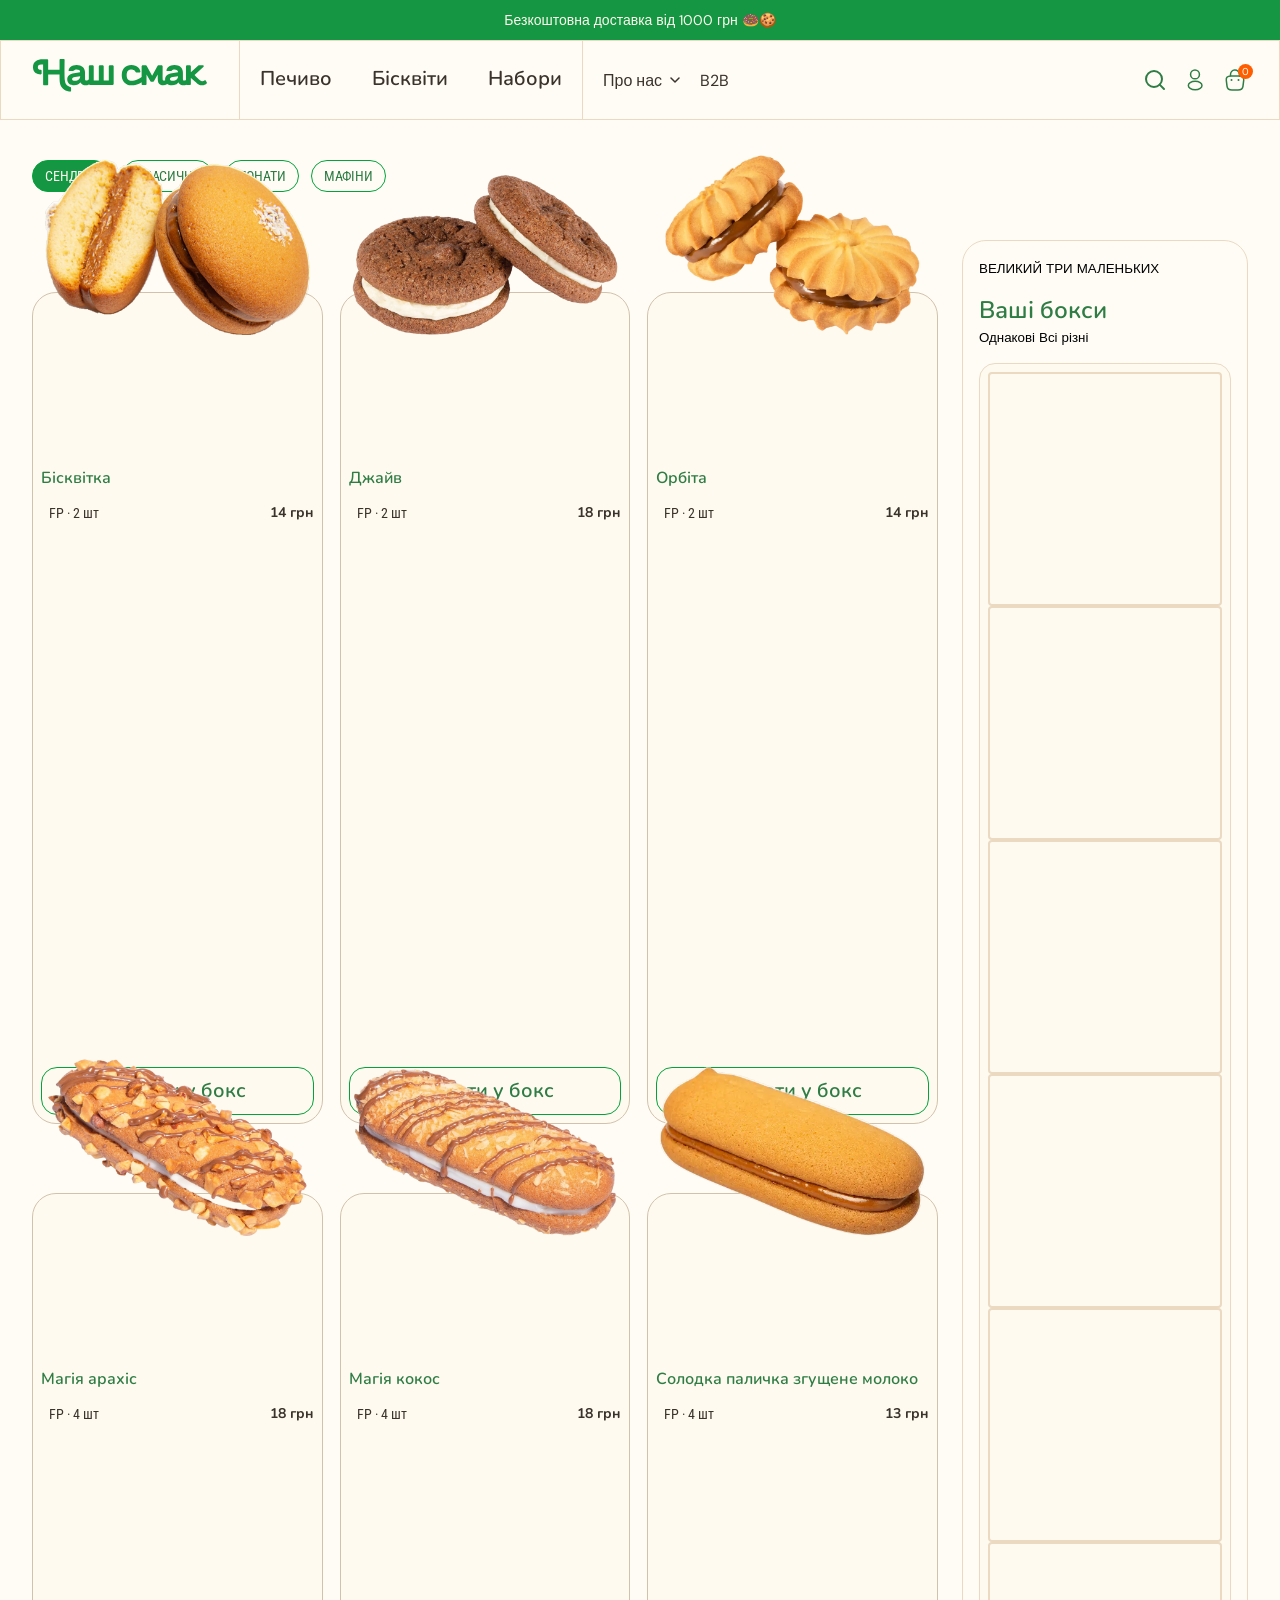
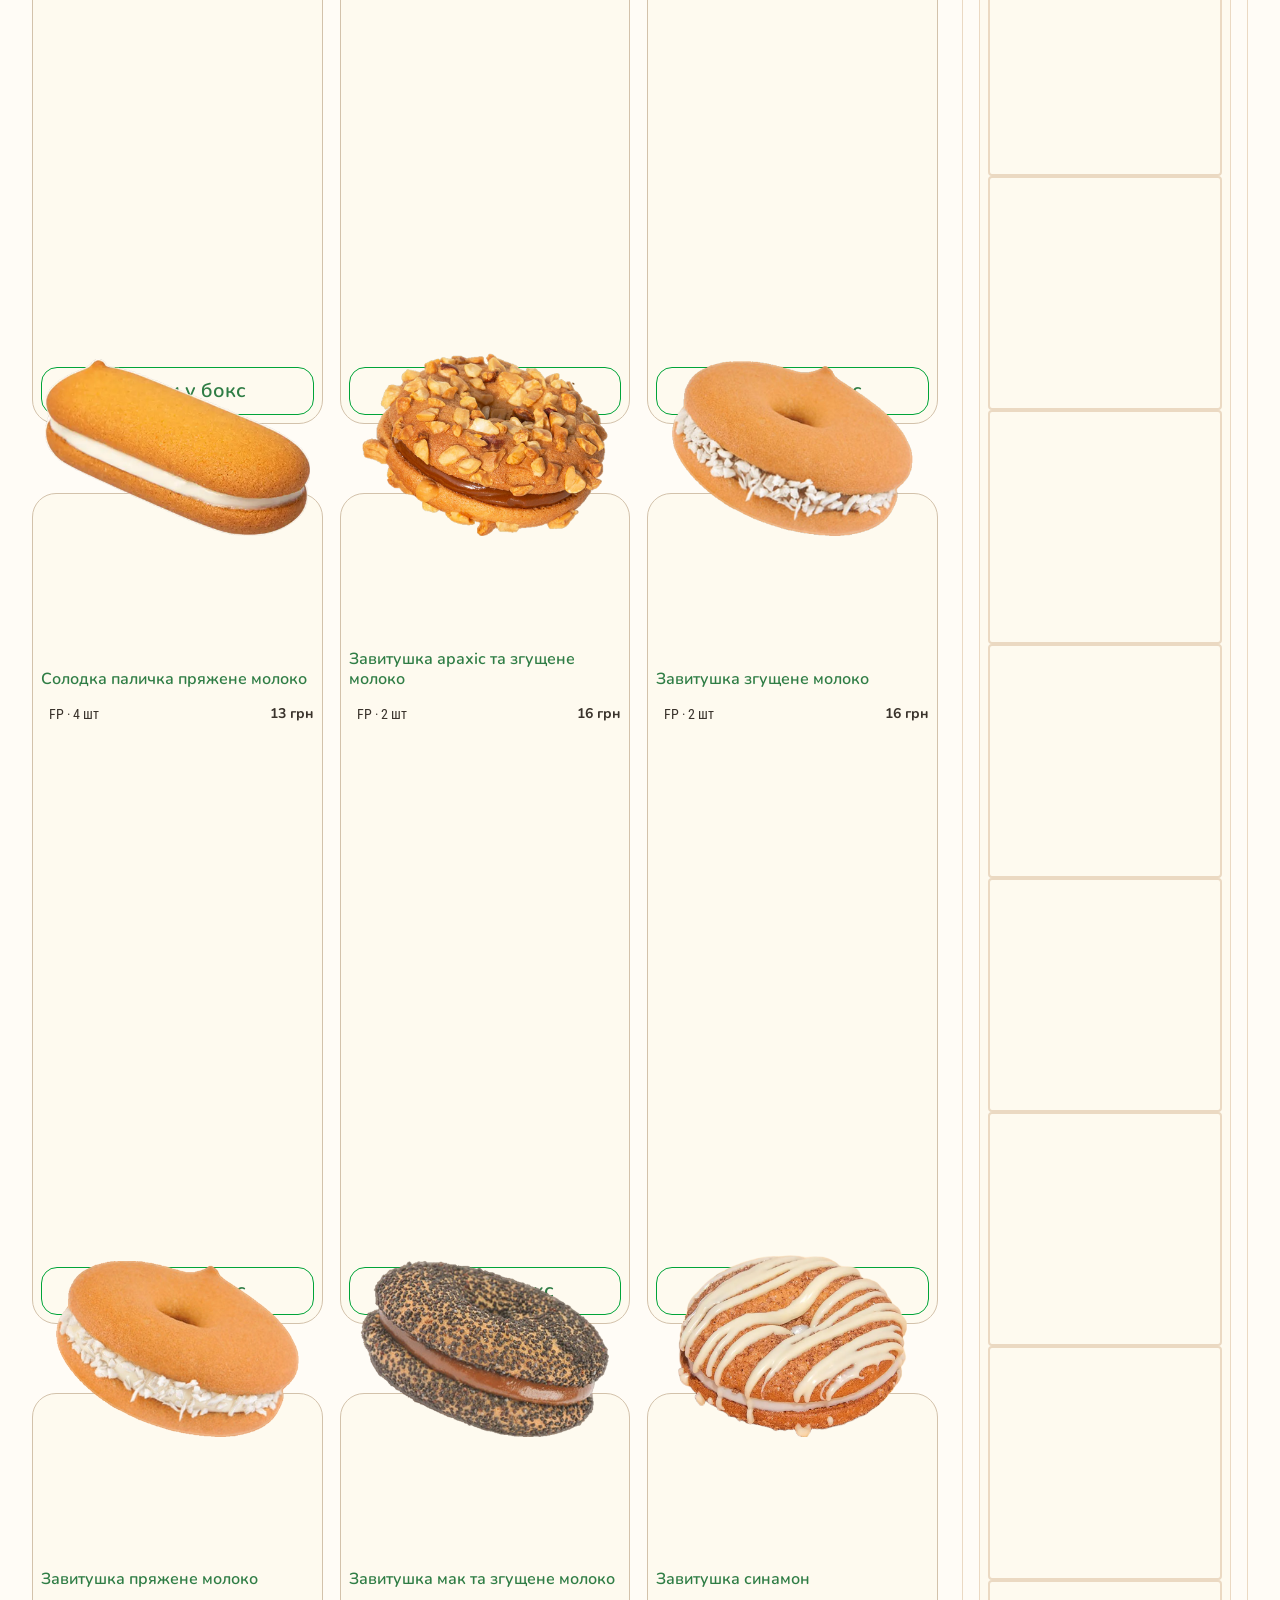
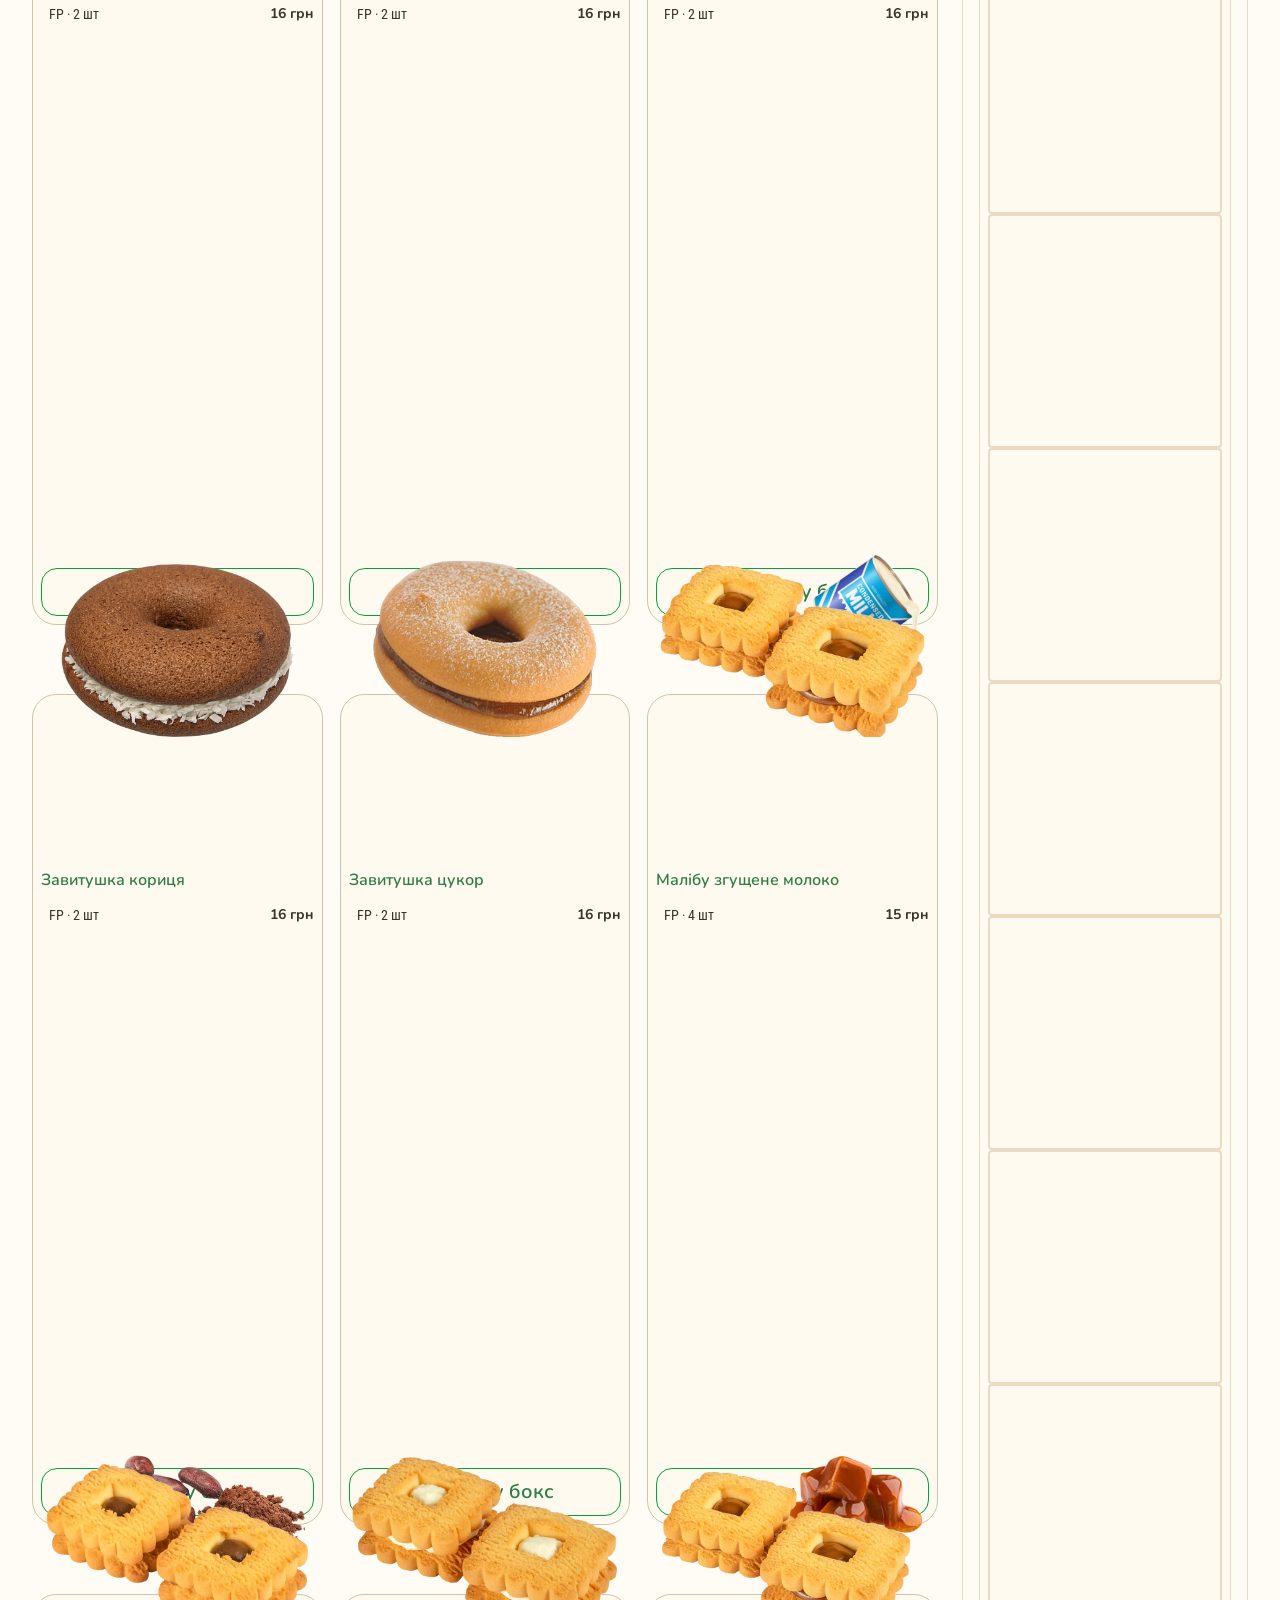
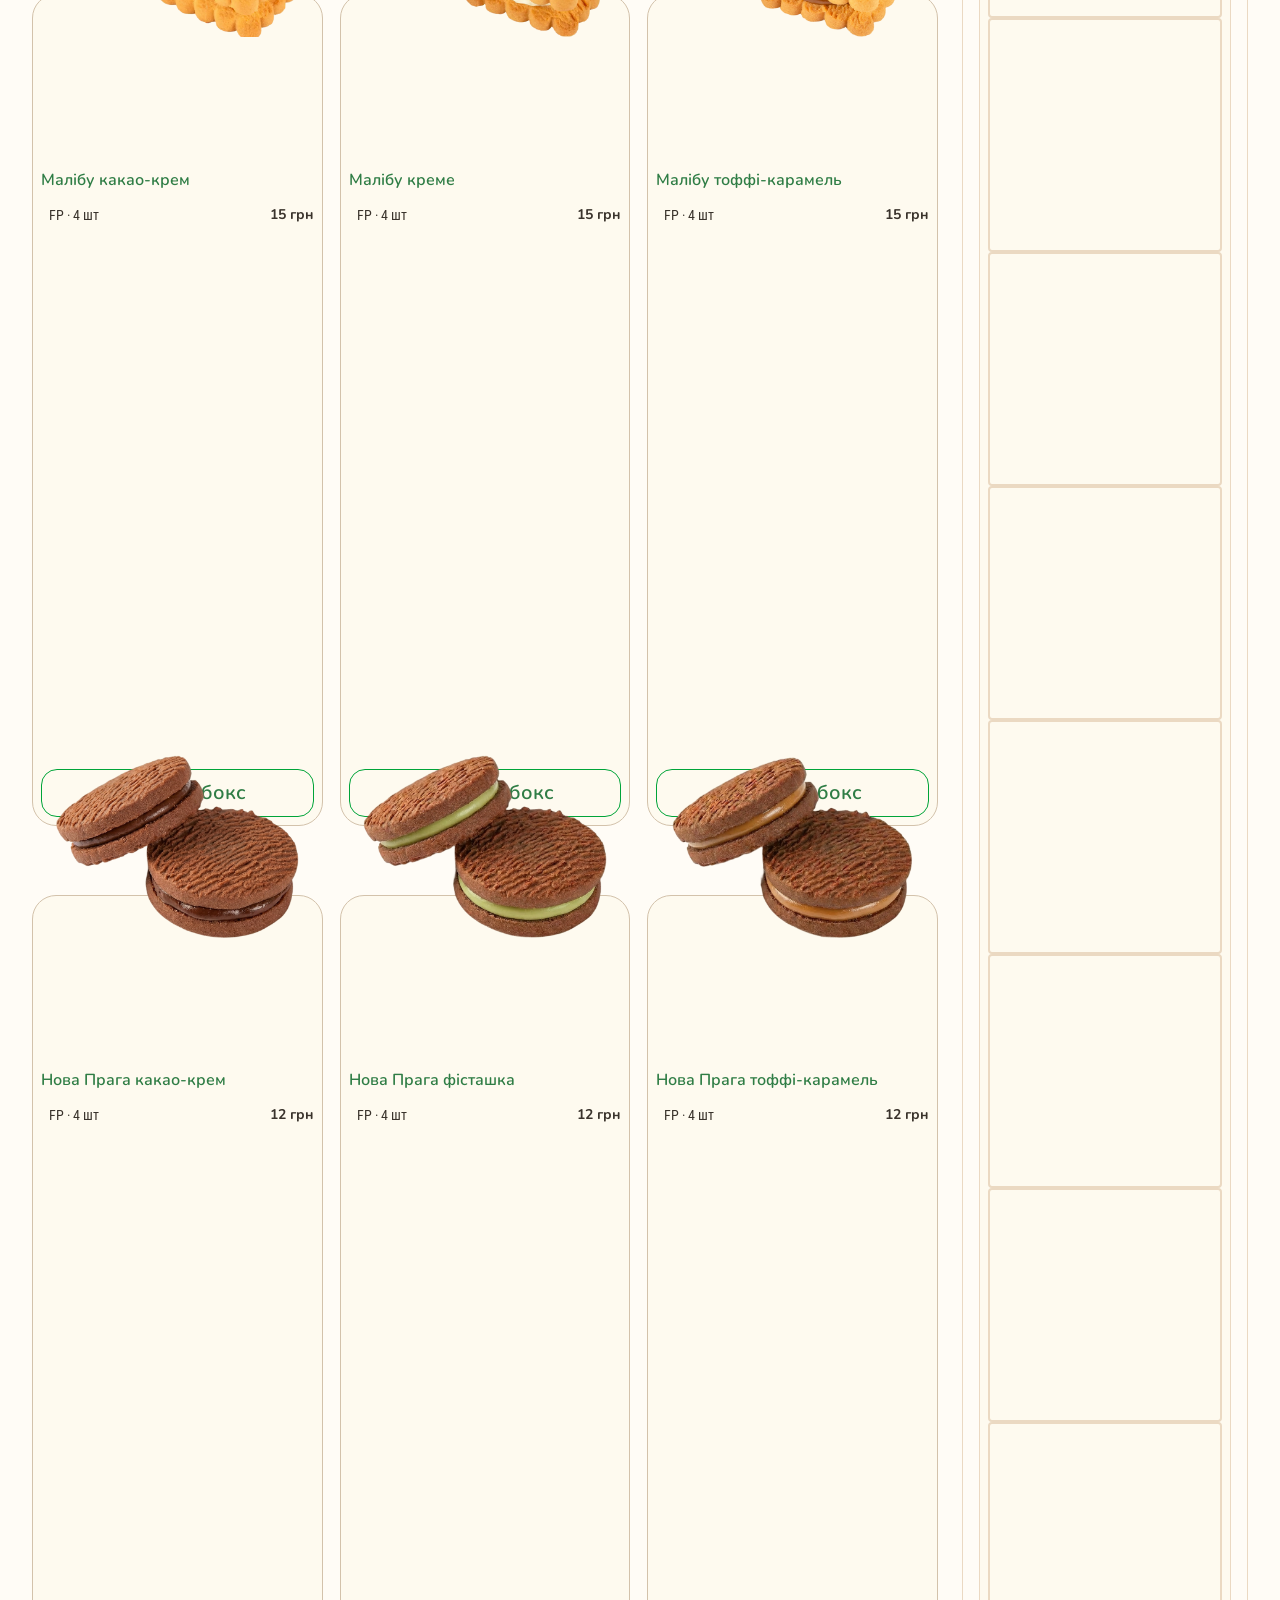
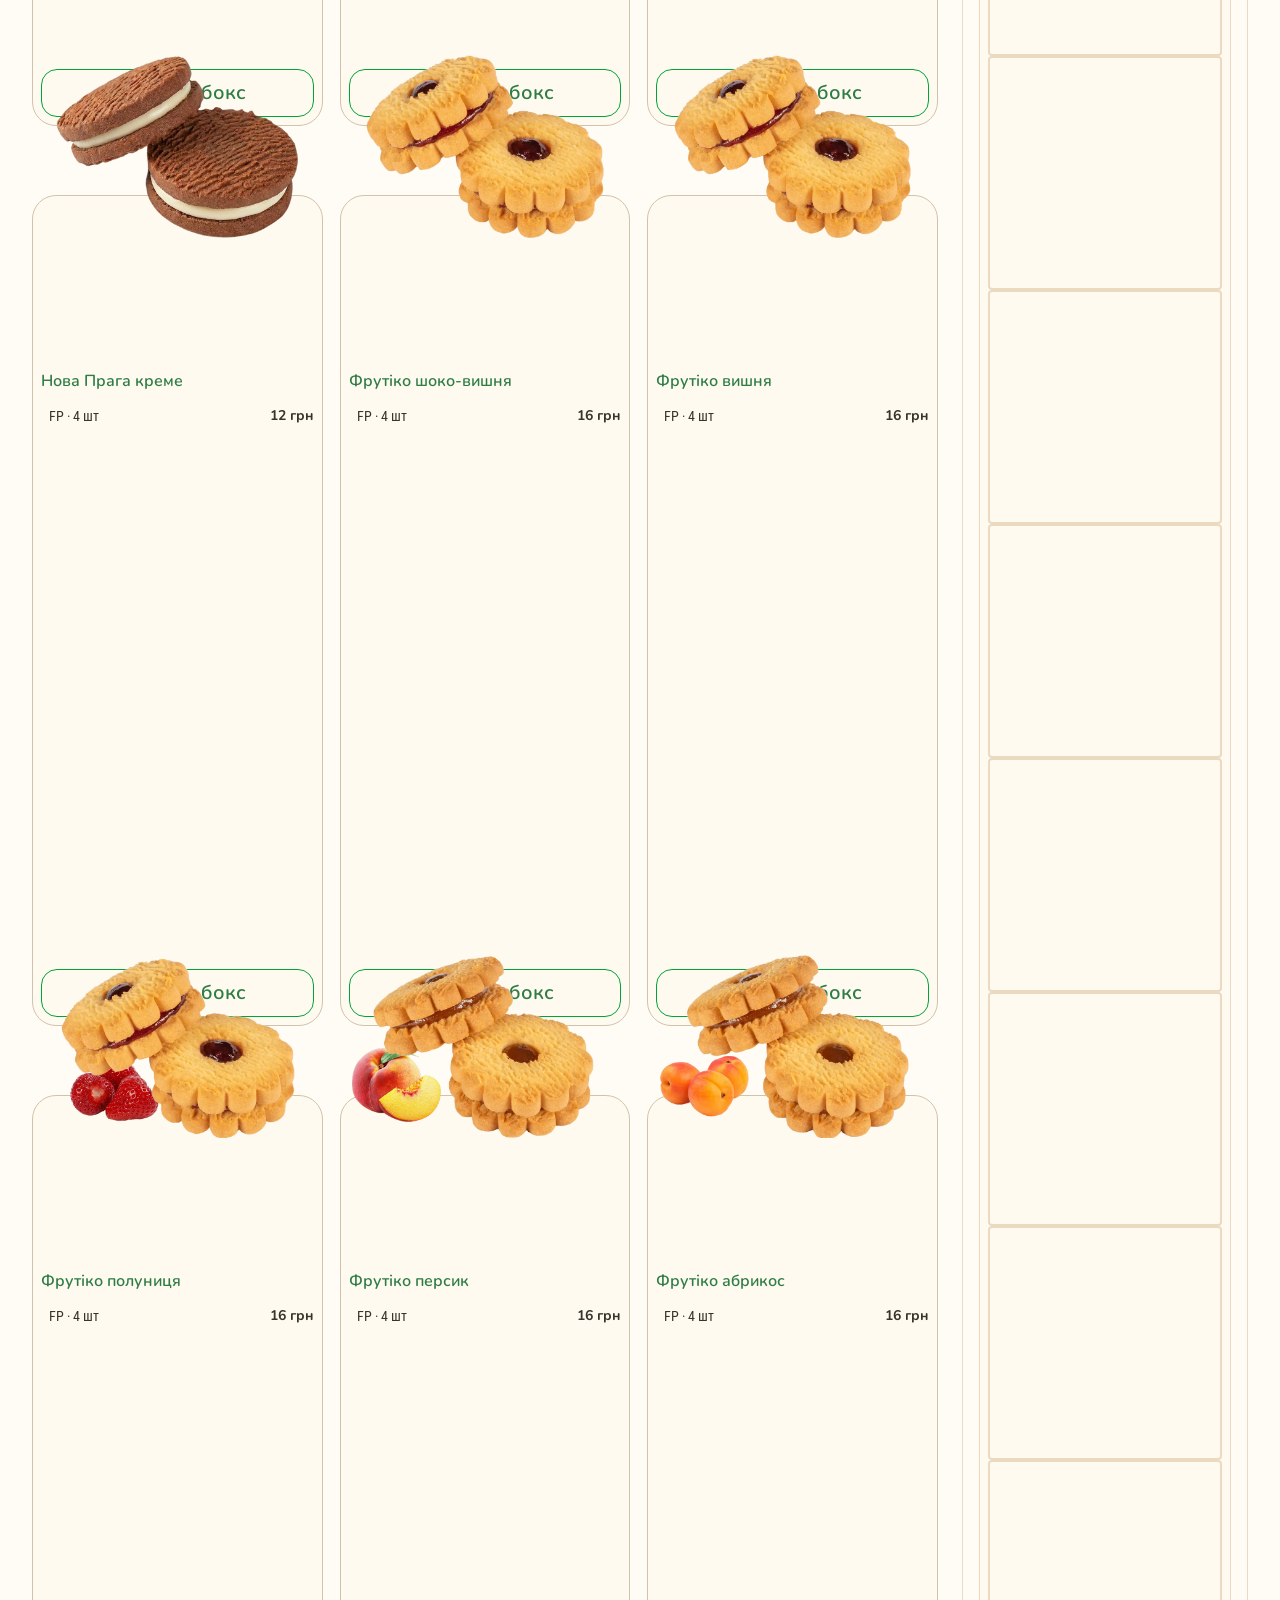
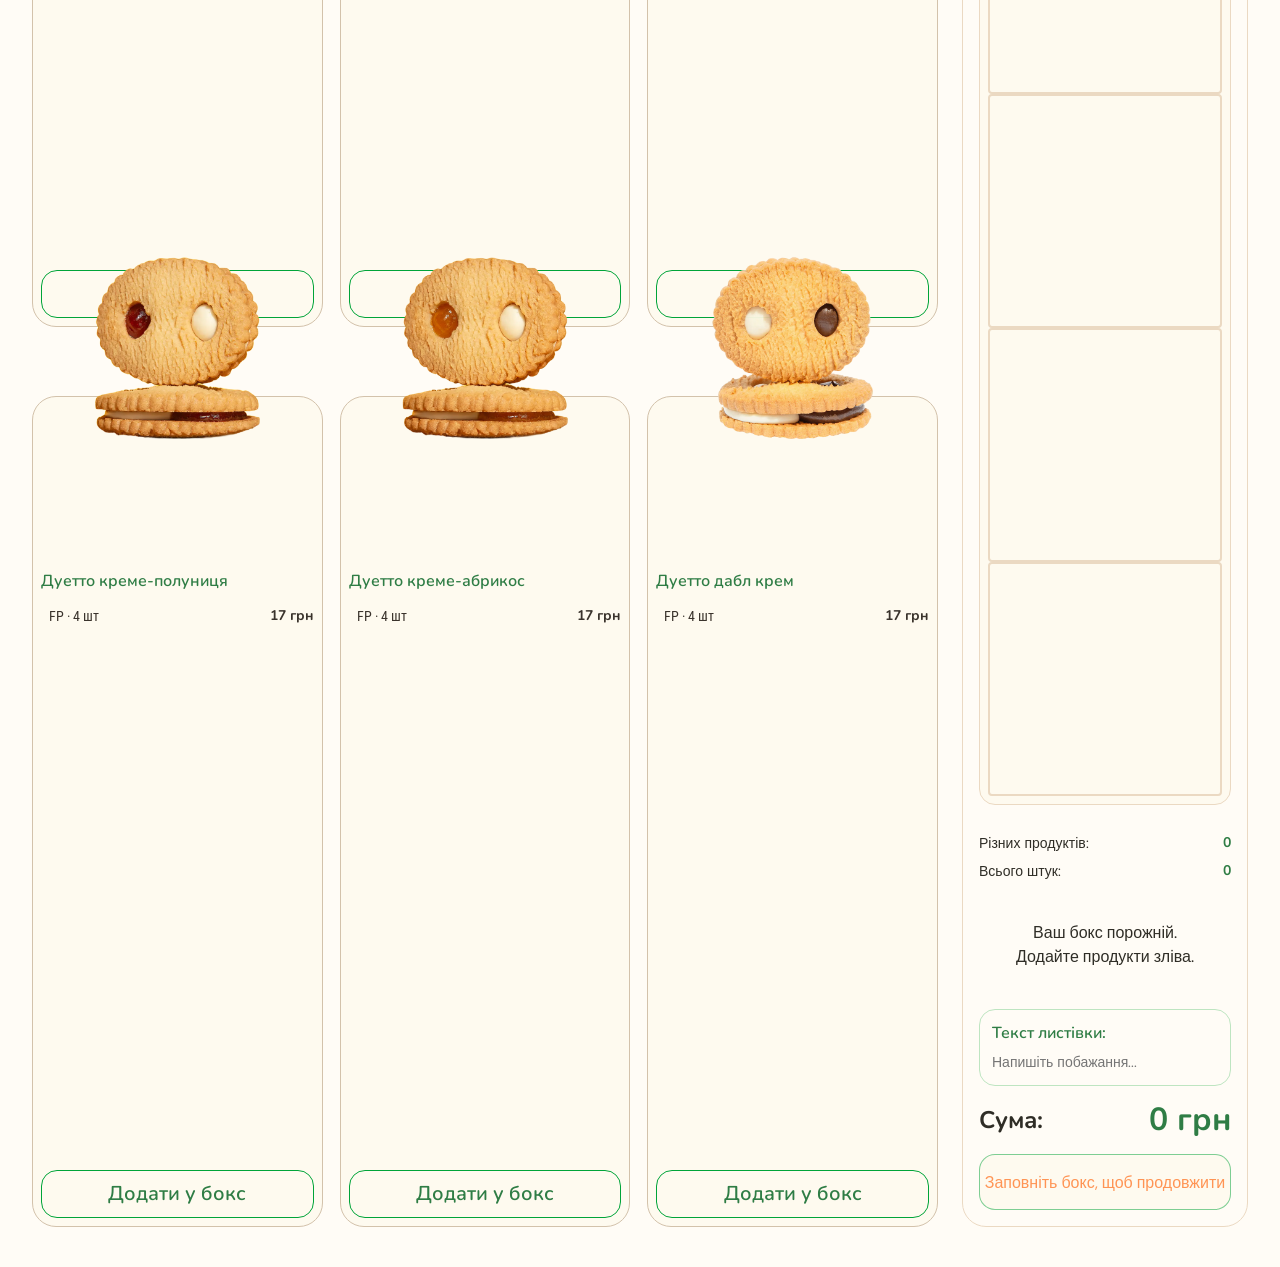
==== commit 7ed4976f: "version9" ====
--- a/box-builder.html
+++ b/box-builder.html
@@ -23,7 +23,7 @@
     </div>
     <nav class="header__categories">
       <a href="pechuvo.html" class="header__cat-tab">Печиво</a>
-      <a href="muffins-donuts.html" class="header__cat-tab">Мафіни і Донати</a>
+      <a href="muffins-donuts.html" class="header__cat-tab">Бісквіти</a>
       <a href="nabory.html" class="header__cat-tab">Набори</a>
     </nav>
     <div class="header__right">
@@ -71,7 +71,7 @@
           <img src="icons/account.svg" width="20" height="20" alt=""> Акаунт
         </a>
         <a href="pechuvo.html" class="mobile-menu__link">Печиво</a>
-        <a href="muffins-donuts.html" class="mobile-menu__link">Мафіни і Донати</a>
+        <a href="muffins-donuts.html" class="mobile-menu__link">Бісквіти</a>
         <a href="nabory.html" class="mobile-menu__link">Набори</a>
         <a href="#" class="mobile-menu__link">Про нас</a>
         <a href="#" class="mobile-menu__link">B2B</a>
@@ -80,13 +80,6 @@
   </div>
 
   <main class="main">
-    <div class="box-mode-switcher-wrap box-mode-switcher-wrap--mobile" aria-label="Режим боксу">
-      <div class="box-mode-switcher" role="group" aria-label="Вибір розміру боксу">
-        <button type="button" class="box-mode-switcher__option" data-box-mode="large" aria-pressed="false">ВЕЛИКИЙ</button>
-        <button type="button" class="box-mode-switcher__option box-mode-switcher__option--active" data-box-mode="three-small" aria-pressed="true">ТРИ МАЛЕНЬКИХ</button>
-      </div>
-    </div>
-
     <!-- Subcategory pills -->
     <div class="subcategories">
       <button class="pill pill--active" data-filter="sandwich">сендвіч</button>
--- a/styles.css
+++ b/styles.css
@@ -208,27 +208,6 @@
   border-radius: 24px;
   box-shadow: 0 24px 64px rgba(58, 51, 44, 0.14);
   z-index: 20;
-}
-
-.header-search-inline--menu {
-  flex: none;
-  max-width: none;
-  width: 100%;
-}
-
-.header-search-inline--menu .header-search-inline__dropdown {
-  position: static;
-  width: 100%;
-  max-height: min(44vh, 420px);
-  margin-top: 12px;
-  border-radius: 16px;
-  box-shadow: none;
-}
-
-.header-search-inline--menu .site-search__field {
-  height: 48px;
-  padding: 0 12px;
-  border-radius: 16px;
 }
 
 /* === Main === */
@@ -1793,6 +1772,12 @@
   .set-card {
     height: 220px;
   }
+
+  .set-card__control {
+    min-height: auto;
+    height: auto;
+    padding: 4px 8px;
+  }
 }
 
 /* =============================================
@@ -2034,7 +2019,8 @@
   }
 
   .set-card__control {
-    min-height: 48px;
+    min-height: auto;
+    height: auto;
     border-radius: 8px;
     padding: 4px 8px;
   }
--- a/box-builder.css
+++ b/box-builder.css
@@ -3,41 +3,6 @@
    ============================================= */
 
 /* --- Layout: grid + sidebar --- */
-.box-mode-switcher-wrap {
-  display: grid;
-  grid-template-columns: repeat(12, minmax(0, 1fr));
-  gap: 24px;
-  padding-top: 48px;
-}
-
-.box-mode-switcher {
-  grid-column: 10 / span 3;
-  display: grid;
-  grid-template-columns: repeat(2, minmax(0, 1fr));
-  border: 1px solid var(--green-250);
-  border-radius: 20px;
-  background: var(--beige-250);
-  overflow: hidden;
-}
-
-.box-mode-switcher__option {
-  min-height: 56px;
-  padding: 12px 16px;
-  font-family: var(--font-condensed);
-  font-weight: 400;
-  font-size: 16px;
-  line-height: 20px;
-  color: var(--green-500);
-  background: transparent;
-  text-transform: uppercase;
-  transition: background 0.2s ease, color 0.2s ease;
-}
-
-.box-mode-switcher__option--active {
-  background: var(--green-300);
-  color: var(--beige-250);
-}
-
 .subcategories {
   margin-bottom: 48px;
 }
@@ -97,6 +62,7 @@
   flex-direction: column;
   gap: 16px;
   width: 100%;
+  height: 100%;
   padding: calc(var(--builder-image-slot) - var(--builder-image-lift) + 8px) 16px 16px;
 }
 
@@ -148,7 +114,7 @@
 
 .box-layout .product-card--without-dropdown .product-card__btn {
   width: 100%;
-  margin: 0;
+  margin: auto 0 0;
   min-height: 48px;
   height: 48px;
   border-radius: 16px;
@@ -216,31 +182,16 @@
 }
 
 .product-card__counter-value {
-  width: 72px;
-  min-width: 0;
-  border: none;
-  background: transparent;
   font-family: var(--font-heading);
   font-weight: 600;
   font-size: 24px;
   color: var(--brown-500);
   text-align: center;
-  outline: none;
-  appearance: textfield;
-  -moz-appearance: textfield;
-}
-
-.product-card__counter-value::-webkit-outer-spin-button,
-.product-card__counter-value::-webkit-inner-spin-button,
-.box-sidebar__qty-value::-webkit-outer-spin-button,
-.box-sidebar__qty-value::-webkit-inner-spin-button {
-  -webkit-appearance: none;
-  margin: 0;
 }
 
 .box-layout .product-card--without-dropdown .product-card__counter {
   width: 100%;
-  margin: 0;
+  margin: auto 0 0;
   height: 48px;
 }
 
@@ -251,20 +202,6 @@
 }
 
 @media (max-width: 1599px) {
-  .box-mode-switcher-wrap {
-    padding-top: 40px;
-  }
-
-  .box-mode-switcher {
-    border-radius: 16px;
-  }
-
-  .box-mode-switcher__option {
-    min-height: 48px;
-    font-size: 14px;
-    line-height: 18px;
-  }
-
   .box-layout .product-card__body--without-dropdown {
     gap: 8px;
     padding: calc(var(--builder-image-slot) - var(--builder-image-lift) + 8px) 8px 8px;
@@ -297,14 +234,7 @@
   }
 
   .box-layout .product-card__counter-value {
-    width: 56px;
     font-size: 20px;
-  }
-}
-
-@media (min-width: 961px) {
-  .box-mode-switcher-wrap--mobile {
-    display: none;
   }
 }
 
@@ -355,23 +285,6 @@
   top: 148px;
 }
 
-.box-sidebar__mode-switcher {
-  display: block;
-  padding: 0;
-  margin: -16px -16px 24px;
-}
-
-.box-sidebar__mode-switcher .box-mode-switcher {
-  grid-column: auto;
-  width: 100%;
-}
-
-.box-sidebar__title-group {
-  display: flex;
-  flex-direction: column;
-  gap: 8px;
-}
-
 .box-sidebar__title {
   font-family: var(--font-heading);
   font-weight: 600;
@@ -379,32 +292,6 @@
   line-height: 32px;
   color: var(--green-500);
   margin: 0;
-}
-
-.box-fill-mode {
-  display: flex;
-  flex-wrap: wrap;
-  gap: 8px;
-}
-
-.box-fill-mode__pill {
-  min-height: 32px;
-  padding: 6px 12px;
-  border: 1px solid var(--green-250);
-  border-radius: 999px;
-  background: transparent;
-  font-family: var(--font-condensed);
-  font-weight: 400;
-  font-size: 14px;
-  line-height: 18px;
-  color: var(--green-500);
-  transition: background 0.2s ease, color 0.2s ease, border-color 0.2s ease;
-}
-
-.box-fill-mode__pill--active {
-  background: var(--green-300);
-  color: var(--beige-250);
-  border-color: var(--green-300);
 }
 
 /* --- Box map grid --- */
@@ -422,25 +309,6 @@
 .box-map__grid {
   display: grid;
   grid-template-columns: repeat(9, 1fr);
-  gap: 4px;
-}
-
-.box-map--three-small .box-map__boxes {
-  display: grid;
-  grid-template-columns: repeat(3, minmax(0, 1fr));
-  gap: 8px;
-}
-
-.box-map--three-small .box-map__small-box {
-  padding: 2px;
-  border: 2px solid var(--green-250);
-  border-radius: 20px;
-  background: var(--beige-250);
-}
-
-.box-map--three-small .box-map__small-box-grid {
-  display: grid;
-  grid-template-columns: repeat(3, 1fr);
   gap: 4px;
 }
 
@@ -491,18 +359,6 @@
   flex-direction: column;
   gap: 8px;
   padding: 12px 0 0 0;
-}
-
-.box-sidebar--three-small {
-  gap: 12px;
-}
-
-.box-sidebar--three-small .box-sidebar__mode-switcher {
-  margin-bottom: 16px;
-}
-
-.box-sidebar--three-small .box-sidebar__stats {
-  padding-top: 8px;
 }
 
 .box-sidebar__stat-row {
@@ -649,19 +505,13 @@
 }
 
 .box-sidebar__qty-value {
-  width: 36px;
-  min-width: 0;
-  border: none;
-  background: transparent;
+  min-width: 24px;
   text-align: center;
   font-family: var(--font-heading);
   font-weight: 700;
   font-size: 16px;
   line-height: 20px;
   color: var(--brown-500);
-  outline: none;
-  appearance: textfield;
-  -moz-appearance: textfield;
 }
 
 .box-sidebar__item-remove {
@@ -1017,35 +867,6 @@
    ============================================= */
 
 @media (max-width: 960px) {
-  .box-mode-switcher-wrap {
-    grid-template-columns: 1fr;
-    gap: 0;
-    padding-top: 0;
-    margin: 0 -24px 40px;
-  }
-
-  .box-mode-switcher {
-    grid-column: 1 / -1;
-    border-radius: 0;
-    border-left: none;
-    border-right: none;
-  }
-
-  .box-mode-switcher__option {
-    min-height: 40px;
-    padding: 8px 16px;
-    font-size: 18px;
-    line-height: 22px;
-  }
-
-  .box-sidebar__mode-switcher {
-    display: none;
-  }
-
-  .box-fill-mode {
-    margin-bottom: 8px;
-  }
-
   .subcategories {
     margin-bottom: 40px;
   }
@@ -1104,10 +925,6 @@
    ============================================= */
 
 @media (max-width: 767px) {
-  .box-mode-switcher-wrap {
-    margin: 0 -16px 24px;
-  }
-
   .subcategories {
     margin-bottom: 24px;
   }
@@ -1147,16 +964,18 @@
   }
 
   .box-layout .product-card--without-dropdown .product-card__name {
-    min-height: 40px;
+    min-height: 32px;
   }
 
   .box-layout .product-card__meta {
     gap: 8px;
+    padding-top: 4px;
+    padding-bottom: 4px;
   }
 
   .box-layout .product-card--without-dropdown .product-card__btn {
     width: 100%;
-    margin: 0;
+    margin: auto 0 0;
     min-height: 48px;
     height: 48px;
     border-radius: 8px;
@@ -1166,7 +985,7 @@
   }
 
   .box-layout .product-card--without-dropdown .product-card__counter {
-    margin: 0;
+    margin: auto 0 0;
   }
 
   .box-layout .product-card--without-dropdown .product-card__counter-btn {
@@ -1203,17 +1022,8 @@
   }
 
   .box-drawer__content .box-sidebar__qty-value {
-    width: 40px;
-    min-width: 0;
+    min-width: 28px;
     font-size: 18px;
-  }
-
-  .box-map--three-small .box-map__boxes {
-    gap: 6px;
-  }
-
-  .box-map--three-small .box-map__small-box {
-    border-radius: 16px;
   }
 
   .dropdown-menu__badge {
